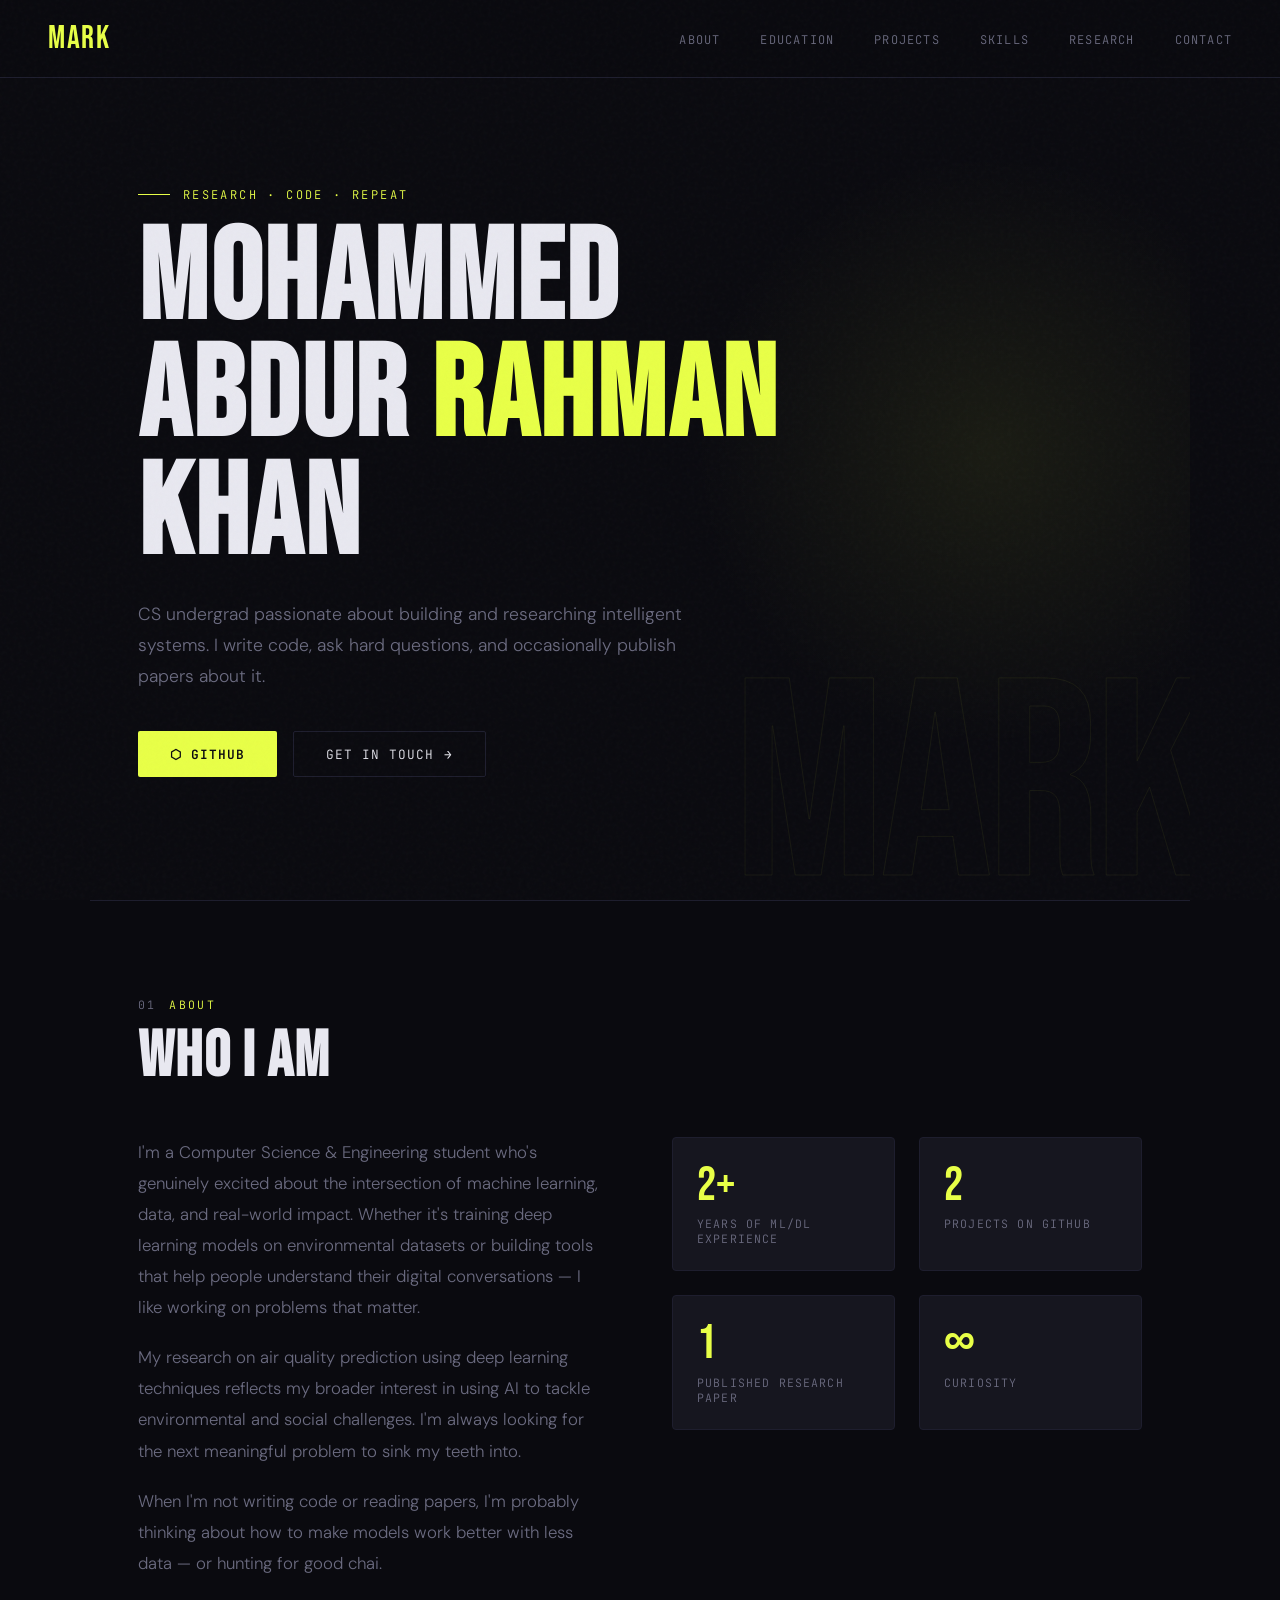
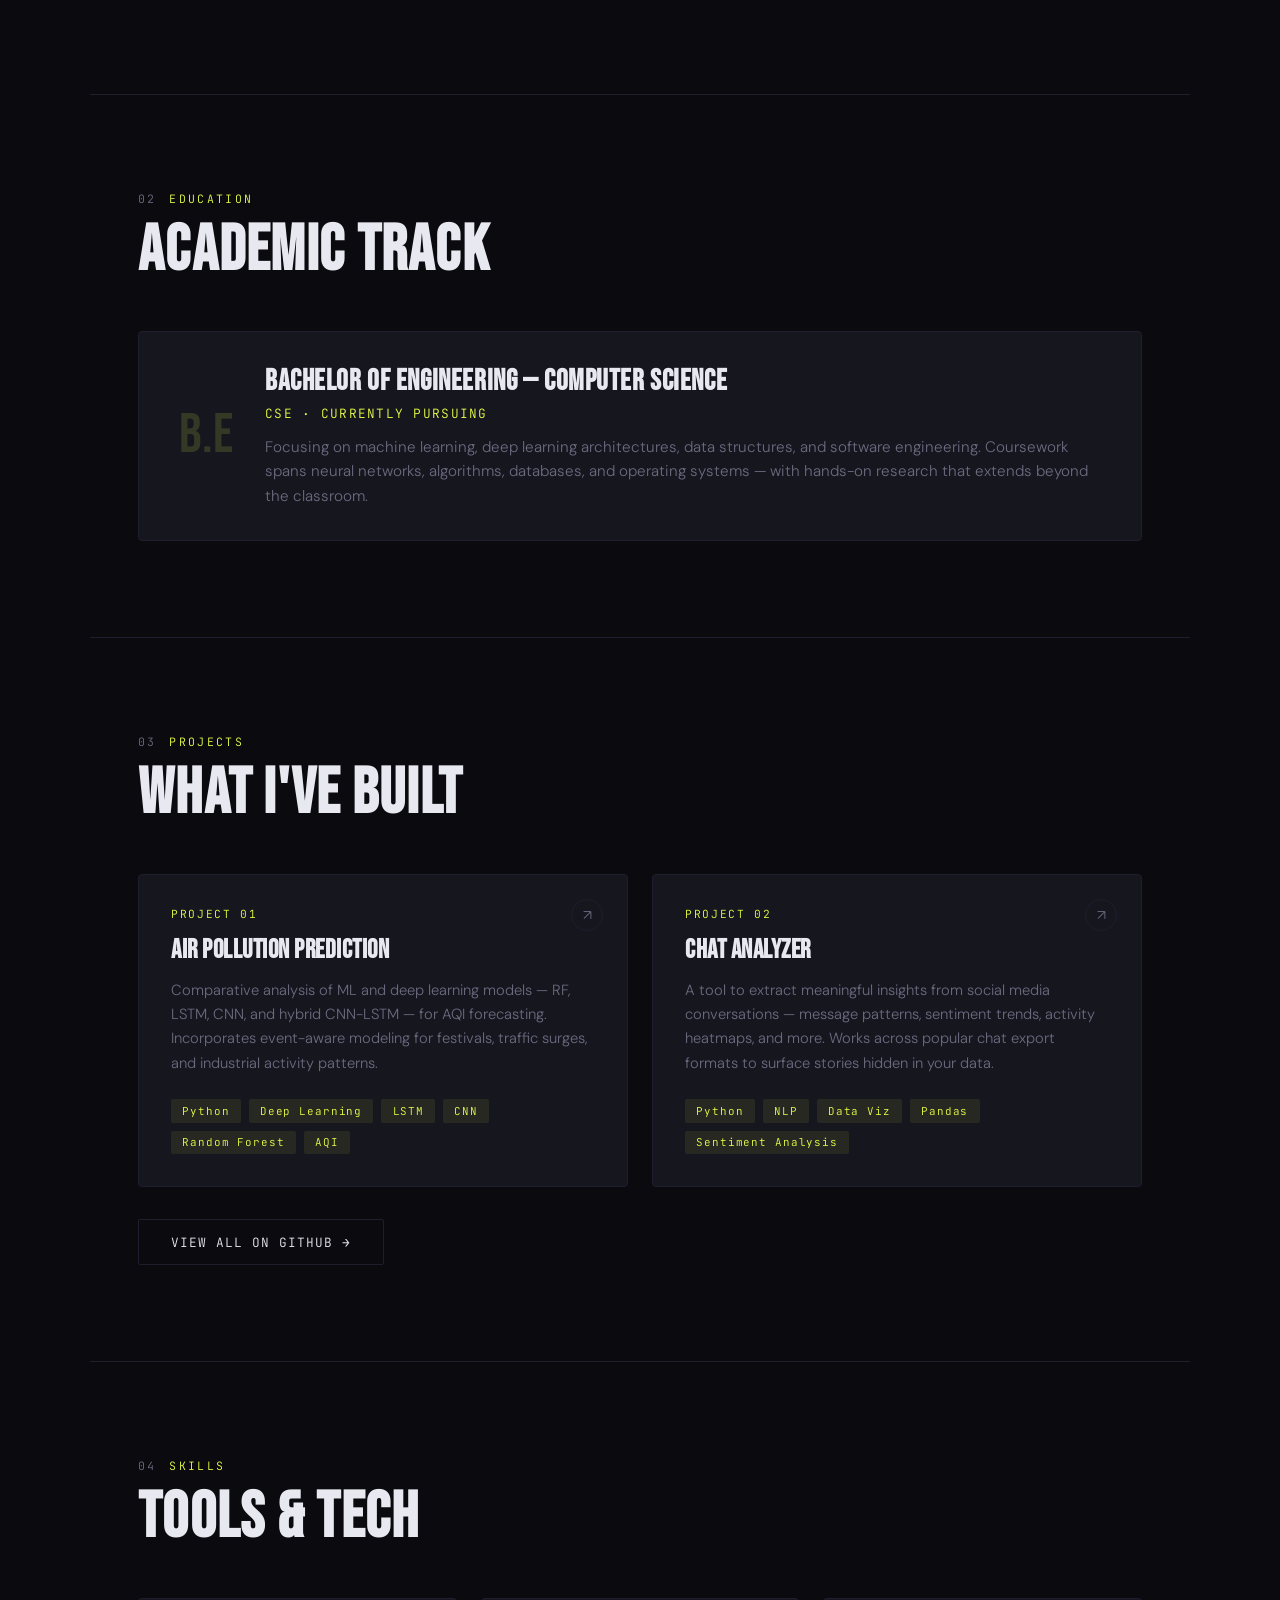
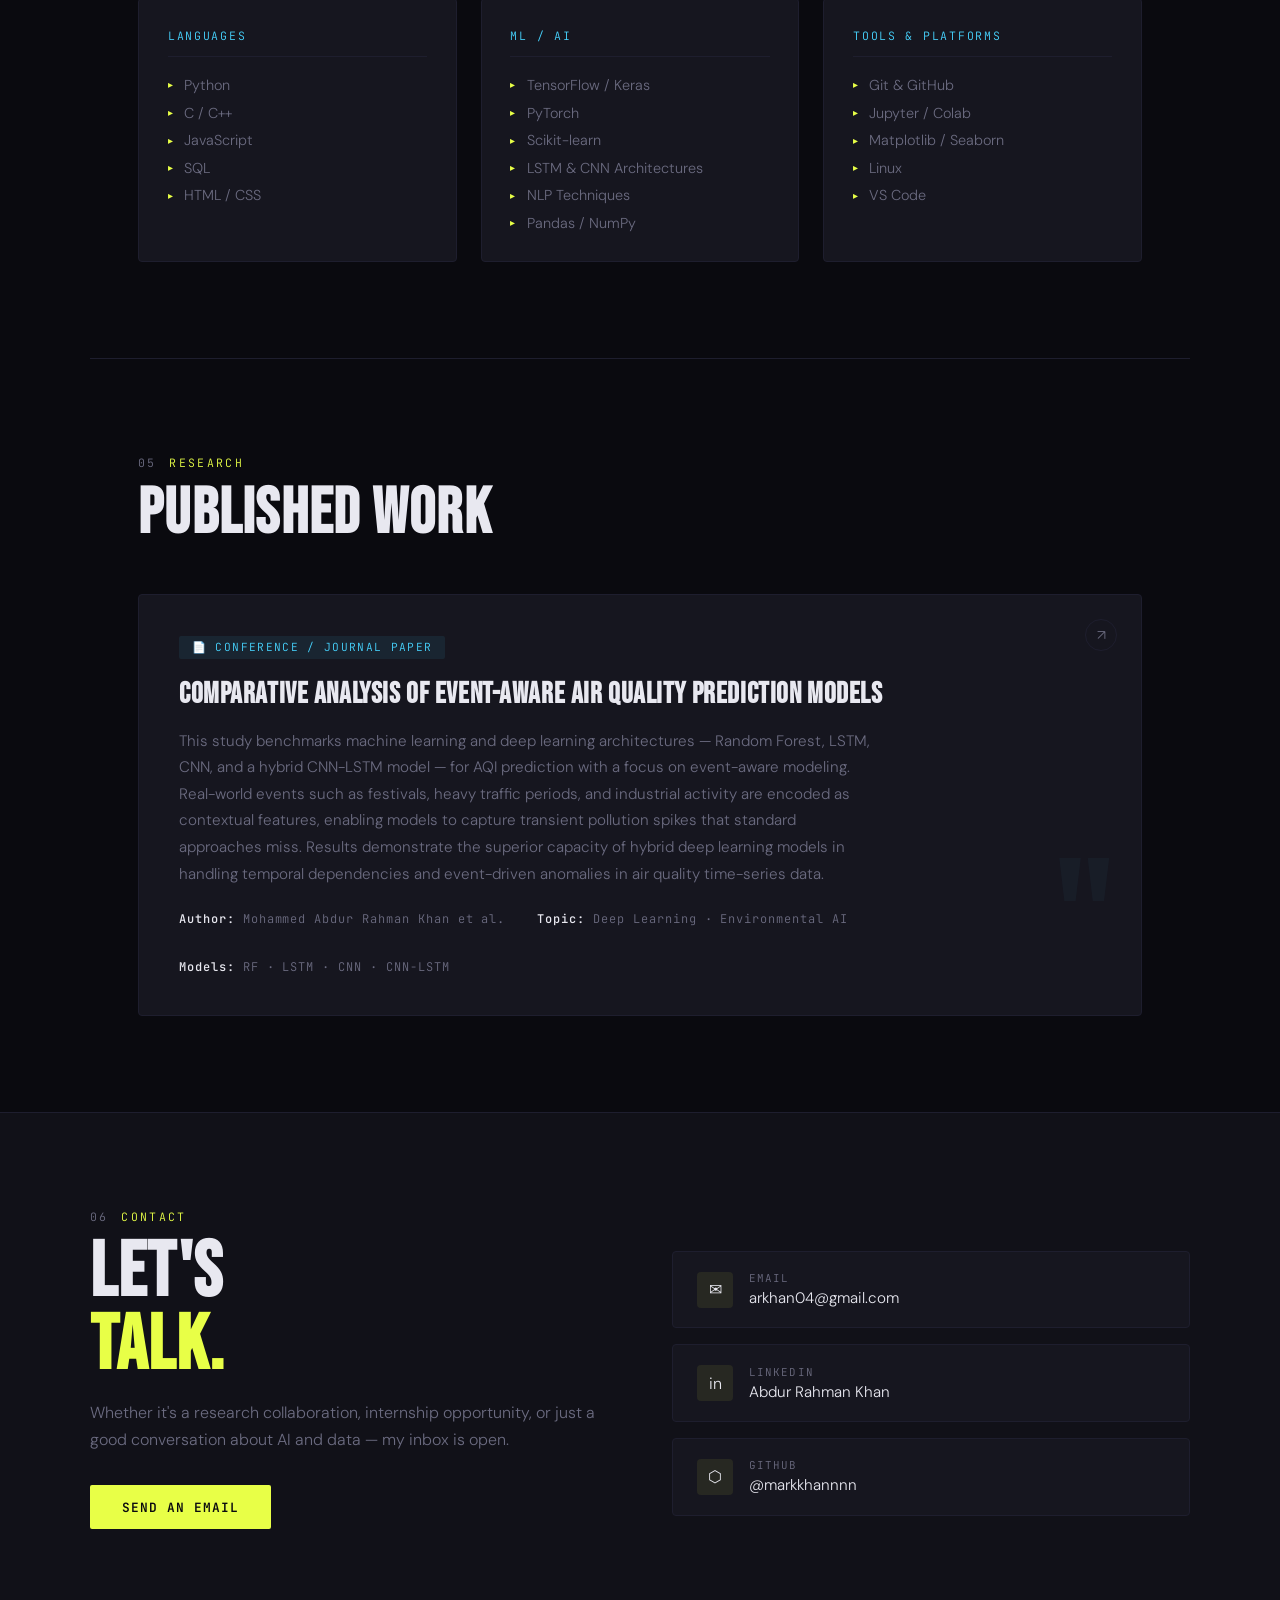
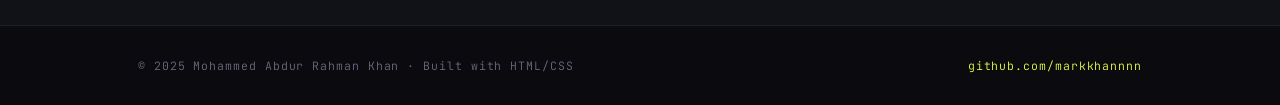
==== index.html @ c6dab5bd "Update index.html" ====
<!DOCTYPE html>
<html lang="en">
<head>
<meta charset="UTF-8" />
<meta name="viewport" content="width=device-width, initial-scale=1.0"/>
<title>MARK</title>
<link rel="icon" href="data:image/svg+xml,<svg xmlns='http://www.w3.org/2000/svg' viewBox='0 0 100 100'><rect width='100' height='100' rx='4' fill='%230a0a0f'/><rect width='100' height='5' fill='%23e8ff47'/><text y='82' x='50' font-family='Impact,sans-serif' font-size='72' fill='%23e8ff47' text-anchor='middle'>M</text></svg>">
<link rel="apple-touch-icon" href="data:image/svg+xml,<svg xmlns='http://www.w3.org/2000/svg' viewBox='0 0 100 100'><rect width='100' height='100' rx='4' fill='%230a0a0f'/><rect width='100' height='5' fill='%23e8ff47'/><text y='82' x='50' font-family='Impact,sans-serif' font-size='72' fill='%23e8ff47' text-anchor='middle'>M</text></svg>">
<link rel="preconnect" href="https://fonts.googleapis.com">
<link href="https://fonts.googleapis.com/css2?family=Bebas+Neue&family=DM+Sans:ital,wght@0,300;0,400;0,500;1,300&family=JetBrains+Mono:wght@400;600&display=swap" rel="stylesheet">
<style>
  *, *::before, *::after { box-sizing: border-box; margin: 0; padding: 0; }

  :root {
    --bg: #0a0a0f;
    --surface: #111118;
    --card: #16161f;
    --border: #1e1e2e;
    --accent: #e8ff47;
    --accent2: #47d4ff;
    --text: #e8e8f0;
    --muted: #6b6b80;
    --font-display: 'Bebas Neue', sans-serif;
    --font-body: 'DM Sans', sans-serif;
    --font-mono: 'JetBrains Mono', monospace;
  }

  html { scroll-behavior: smooth; }

  body {
    background: var(--bg);
    color: var(--text);
    font-family: var(--font-body);
    font-weight: 300;
    overflow-x: hidden;
  }

  
  body::before {
    content: '';
    position: fixed;
    inset: 0;
    background-image: url("data:image/svg+xml,%3Csvg viewBox='0 0 256 256' xmlns='http://www.w3.org/2000/svg'%3E%3Cfilter id='noise'%3E%3CfeTurbulence type='fractalNoise' baseFrequency='0.9' numOctaves='4' stitchTiles='stitch'/%3E%3C/filter%3E%3Crect width='100%25' height='100%25' filter='url(%23noise)' opacity='0.04'/%3E%3C/svg%3E");
    pointer-events: none;
    z-index: 999;
    opacity: 0.6;
  }

  /* ── NAV ── */
  nav {
    position: fixed;
    top: 0; left: 0; right: 0;
    z-index: 100;
    display: flex;
    justify-content: space-between;
    align-items: center;
    padding: 1.2rem 3rem;
    background: rgba(10,10,15,0.85);
    backdrop-filter: blur(12px);
    border-bottom: 1px solid var(--border);
  }

  .nav-logo {
    font-family: var(--font-display);
    font-size: 2rem;
    letter-spacing: 0.05em;
    color: var(--accent);
  }

  .nav-links {
    display: flex;
    gap: 2.5rem;
    list-style: none;
  }

  .nav-links a {
    font-family: var(--font-mono);
    font-size: 0.75rem;
    color: var(--muted);
    text-decoration: none;
    letter-spacing: 0.1em;
    text-transform: uppercase;
    transition: color 0.2s;
  }

  .nav-links a:hover { color: var(--accent); }

  /* ── HERO ── */
  #hero {
    min-height: 100vh;
    display: flex;
    align-items: center;
    padding: 8rem 3rem 4rem;
    position: relative;
    overflow: hidden;
  }

  .hero-bg-text {
    position: absolute;
    bottom: -2rem;
    right: -1rem;
    font-family: var(--font-display);
    font-size: clamp(8rem, 22vw, 22rem);
    color: transparent;
    -webkit-text-stroke: 1px rgba(232,255,71,0.06);
    line-height: 1;
    user-select: none;
    pointer-events: none;
    letter-spacing: -0.02em;
  }

  .hero-glow {
    position: absolute;
    width: 600px;
    height: 600px;
    border-radius: 50%;
    background: radial-gradient(circle, rgba(232,255,71,0.07) 0%, transparent 70%);
    top: 50%;
    right: -100px;
    transform: translateY(-50%);
    pointer-events: none;
  }

  .hero-content {
    max-width: 900px;
    animation: fadeUp 0.9s ease both;
  }

  .hero-tag {
    font-family: var(--font-mono);
    font-size: 0.75rem;
    color: var(--accent);
    letter-spacing: 0.2em;
    text-transform: uppercase;
    margin-bottom: 1.2rem;
    display: flex;
    align-items: center;
    gap: 0.8rem;
  }

  .hero-tag::before {
    content: '';
    display: inline-block;
    width: 32px;
    height: 1px;
    background: var(--accent);
  }

  h1.hero-name {
    font-family: var(--font-display);
    font-size: clamp(4rem, 10vw, 9rem);
    line-height: 0.92;
    letter-spacing: 0.02em;
    margin-bottom: 1.5rem;
  }

  h1.hero-name span {
    color: var(--accent);
  }

  .hero-bio {
    font-size: 1.1rem;
    line-height: 1.75;
    color: var(--muted);
    max-width: 560px;
    margin-bottom: 2.5rem;
    font-weight: 300;
  }

  .hero-ctas {
    display: flex;
    gap: 1rem;
    flex-wrap: wrap;
  }

  .btn {
    display: inline-flex;
    align-items: center;
    gap: 0.5rem;
    padding: 0.85rem 2rem;
    font-family: var(--font-mono);
    font-size: 0.8rem;
    letter-spacing: 0.08em;
    text-transform: uppercase;
    text-decoration: none;
    border-radius: 2px;
    transition: all 0.2s;
    cursor: pointer;
    border: none;
  }

  .btn-primary {
    background: var(--accent);
    color: #0a0a0f;
    font-weight: 600;
  }

  .btn-primary:hover {
    background: #fff;
    transform: translateY(-2px);
  }

  .btn-secondary {
    background: transparent;
    color: var(--text);
    border: 1px solid var(--border);
  }

  .btn-secondary:hover {
    border-color: var(--accent);
    color: var(--accent);
    transform: translateY(-2px);
  }

  /* ── SECTIONS ── */
  section {
    padding: 6rem 3rem;
    max-width: 1100px;
    margin: 0 auto;
  }

  .section-label {
    font-family: var(--font-mono);
    font-size: 0.72rem;
    color: var(--accent);
    letter-spacing: 0.2em;
    text-transform: uppercase;
    margin-bottom: 0.8rem;
    display: flex;
    align-items: center;
    gap: 0.8rem;
  }

  .section-label::before {
    content: attr(data-num);
    color: var(--muted);
  }

  h2.section-title {
    font-family: var(--font-display);
    font-size: clamp(2.5rem, 5vw, 4.5rem);
    line-height: 1;
    margin-bottom: 3rem;
    letter-spacing: 0.02em;
  }

  /* ── DIVIDER ── */
  .divider {
    width: 100%;
    height: 1px;
    background: var(--border);
    max-width: 1100px;
    margin: 0 auto;
  }

  /* ── ABOUT ── */
  .about-grid {
    display: grid;
    grid-template-columns: 1fr 1fr;
    gap: 4rem;
    align-items: start;
  }

  .about-text p {
    color: var(--muted);
    line-height: 1.85;
    font-size: 1.05rem;
    margin-bottom: 1.2rem;
  }

  .about-stats {
    display: grid;
    grid-template-columns: 1fr 1fr;
    gap: 1.5rem;
  }

  .stat-card {
    background: var(--card);
    border: 1px solid var(--border);
    border-radius: 4px;
    padding: 1.5rem;
    transition: border-color 0.2s;
  }

  .stat-card:hover { border-color: var(--accent); }

  .stat-number {
    font-family: var(--font-display);
    font-size: 3rem;
    color: var(--accent);
    line-height: 1;
    margin-bottom: 0.4rem;
  }

  .stat-label {
    font-family: var(--font-mono);
    font-size: 0.72rem;
    color: var(--muted);
    letter-spacing: 0.1em;
    text-transform: uppercase;
  }

  /* ── EDUCATION ── */
  .edu-card {
    background: var(--card);
    border: 1px solid var(--border);
    border-radius: 4px;
    padding: 2rem 2.5rem;
    display: grid;
    grid-template-columns: auto 1fr;
    gap: 2rem;
    align-items: center;
    transition: border-color 0.2s, transform 0.2s;
  }

  .edu-card:hover {
    border-color: var(--accent);
    transform: translateY(-3px);
  }

  .edu-year {
    font-family: var(--font-display);
    font-size: 3.5rem;
    color: rgba(232,255,71,0.15);
    line-height: 1;
    writing-mode: horizontal-tb;
    white-space: nowrap;
  }

  .edu-info h3 {
    font-family: var(--font-display);
    font-size: 1.8rem;
    letter-spacing: 0.02em;
    margin-bottom: 0.4rem;
  }

  .edu-info .institution {
    font-family: var(--font-mono);
    font-size: 0.8rem;
    color: var(--accent);
    letter-spacing: 0.1em;
    text-transform: uppercase;
    margin-bottom: 0.8rem;
  }

  .edu-info p {
    color: var(--muted);
    font-size: 0.95rem;
    line-height: 1.6;
  }

  /* ── PROJECTS ── */
  .projects-grid {
    display: grid;
    grid-template-columns: 1fr 1fr;
    gap: 1.5rem;
  }

  .project-card {
    background: var(--card);
    border: 1px solid var(--border);
    border-radius: 4px;
    padding: 2rem;
    position: relative;
    overflow: hidden;
    transition: border-color 0.25s, transform 0.25s;
    text-decoration: none;
    color: inherit;
    display: block;
  }

  .project-card::before {
    content: '';
    position: absolute;
    top: 0; left: 0; right: 0;
    height: 2px;
    background: var(--accent);
    transform: scaleX(0);
    transform-origin: left;
    transition: transform 0.3s;
  }

  .project-card:hover {
    border-color: var(--accent);
    transform: translateY(-4px);
  }

  .project-card:hover::before { transform: scaleX(1); }

  .project-num {
    font-family: var(--font-mono);
    font-size: 0.7rem;
    color: var(--accent);
    letter-spacing: 0.15em;
    margin-bottom: 1rem;
  }

  .project-card h3 {
    font-family: var(--font-display);
    font-size: 1.6rem;
    letter-spacing: 0.02em;
    margin-bottom: 0.8rem;
    line-height: 1.1;
  }

  .project-card p {
    color: var(--muted);
    font-size: 0.92rem;
    line-height: 1.65;
    margin-bottom: 1.5rem;
  }

  .project-tags {
    display: flex;
    flex-wrap: wrap;
    gap: 0.5rem;
  }

  .tag {
    font-family: var(--font-mono);
    font-size: 0.68rem;
    padding: 0.3rem 0.7rem;
    background: rgba(232,255,71,0.08);
    color: var(--accent);
    border-radius: 2px;
    letter-spacing: 0.08em;
  }

  .project-arrow {
    position: absolute;
    top: 1.5rem;
    right: 1.5rem;
    width: 32px;
    height: 32px;
    border: 1px solid var(--border);
    border-radius: 50%;
    display: flex;
    align-items: center;
    justify-content: center;
    font-size: 0.9rem;
    color: var(--muted);
    transition: all 0.2s;
  }

  .project-card:hover .project-arrow {
    background: var(--accent);
    color: #0a0a0f;
    border-color: var(--accent);
  }

  /* ── SKILLS ── */
  .skills-wrapper {
    display: grid;
    grid-template-columns: repeat(3, 1fr);
    gap: 1.5rem;
  }

  .skill-group {
    background: var(--card);
    border: 1px solid var(--border);
    border-radius: 4px;
    padding: 1.8rem;
    transition: border-color 0.2s;
  }

  .skill-group:hover { border-color: var(--accent2); }

  .skill-group-title {
    font-family: var(--font-mono);
    font-size: 0.72rem;
    color: var(--accent2);
    letter-spacing: 0.15em;
    text-transform: uppercase;
    margin-bottom: 1.2rem;
    padding-bottom: 0.8rem;
    border-bottom: 1px solid var(--border);
  }

  .skill-list {
    display: flex;
    flex-direction: column;
    gap: 0.6rem;
  }

  .skill-item {
    display: flex;
    align-items: center;
    gap: 0.7rem;
    font-size: 0.9rem;
    color: var(--muted);
    transition: color 0.2s;
  }

  .skill-item:hover { color: var(--text); }

  .skill-item::before {
    content: '▸';
    color: var(--accent);
    font-size: 0.65rem;
    flex-shrink: 0;
  }

  /* ── RESEARCH ── */
  .research-card {
    background: var(--card);
    border: 1px solid var(--border);
    border-radius: 4px;
    padding: 2.5rem;
    position: relative;
    overflow: hidden;
    transition: border-color 0.25s;
  }

  .research-card:hover { border-color: var(--accent2); }

  .research-card::after {
    content: '"';
    position: absolute;
    bottom: -1rem;
    right: 1.5rem;
    font-family: var(--font-display);
    font-size: 12rem;
    color: rgba(71,212,255,0.04);
    line-height: 1;
    pointer-events: none;
  }

  .research-badge {
    display: inline-flex;
    align-items: center;
    gap: 0.5rem;
    font-family: var(--font-mono);
    font-size: 0.7rem;
    color: var(--accent2);
    letter-spacing: 0.12em;
    text-transform: uppercase;
    background: rgba(71,212,255,0.08);
    padding: 0.3rem 0.8rem;
    border-radius: 2px;
    margin-bottom: 1.2rem;
  }

  .research-card h3 {
    font-family: var(--font-display);
    font-size: 1.8rem;
    letter-spacing: 0.02em;
    line-height: 1.15;
    margin-bottom: 1rem;
  }

  .research-card p {
    color: var(--muted);
    line-height: 1.75;
    font-size: 0.95rem;
    margin-bottom: 1.5rem;
    max-width: 700px;
  }

  .research-meta {
    display: flex;
    gap: 2rem;
    flex-wrap: wrap;
  }

  .research-meta span {
    font-family: var(--font-mono);
    font-size: 0.75rem;
    color: var(--muted);
    letter-spacing: 0.08em;
  }

  .research-meta span strong {
    color: var(--text);
    font-weight: 500;
  }

  /* ── CONTACT ── */
  #contact {
    background: var(--surface);
    border-top: 1px solid var(--border);
    border-bottom: 1px solid var(--border);
    max-width: 100%;
    padding: 6rem 3rem;
  }

  .contact-inner {
    max-width: 1100px;
    margin: 0 auto;
  }

  .contact-grid {
    display: grid;
    grid-template-columns: 1fr 1fr;
    gap: 4rem;
    align-items: center;
  }

  .contact-left h2 {
    font-family: var(--font-display);
    font-size: clamp(3rem, 6vw, 6rem);
    line-height: 0.95;
    margin-bottom: 1.5rem;
    letter-spacing: 0.02em;
  }

  .contact-left p {
    color: var(--muted);
    line-height: 1.7;
    font-size: 1rem;
    margin-bottom: 2rem;
  }

  .contact-links {
    display: flex;
    flex-direction: column;
    gap: 1rem;
  }

  .contact-link {
    display: flex;
    align-items: center;
    gap: 1rem;
    padding: 1.2rem 1.5rem;
    background: var(--card);
    border: 1px solid var(--border);
    border-radius: 4px;
    text-decoration: none;
    color: var(--text);
    transition: all 0.2s;
  }

  .contact-link:hover {
    border-color: var(--accent);
    color: var(--accent);
    transform: translateX(6px);
  }

  .contact-link-icon {
    width: 36px;
    height: 36px;
    background: rgba(232,255,71,0.08);
    border-radius: 4px;
    display: flex;
    align-items: center;
    justify-content: center;
    font-size: 1rem;
    flex-shrink: 0;
  }

  .contact-link-text {
    display: flex;
    flex-direction: column;
  }

  .contact-link-label {
    font-family: var(--font-mono);
    font-size: 0.68rem;
    color: var(--muted);
    letter-spacing: 0.1em;
    text-transform: uppercase;
    margin-bottom: 0.2rem;
  }

  .contact-link-value {
    font-size: 0.95rem;
  }

  /* ── FOOTER ── */
  footer {
    padding: 2rem 3rem;
    display: flex;
    justify-content: space-between;
    align-items: center;
    max-width: 1100px;
    margin: 0 auto;
  }

  footer p {
    font-family: var(--font-mono);
    font-size: 0.72rem;
    color: var(--muted);
    letter-spacing: 0.08em;
  }

  footer a {
    color: var(--accent);
    text-decoration: none;
  }

  /* ── ANIMATIONS ── */
  @keyframes fadeUp {
    from { opacity: 0; transform: translateY(30px); }
    to   { opacity: 1; transform: translateY(0); }
  }

  .reveal {
    opacity: 0;
    transform: translateY(24px);
    transition: opacity 0.7s ease, transform 0.7s ease;
  }

  .reveal.visible {
    opacity: 1;
    transform: translateY(0);
  }

  /* ── RESPONSIVE ── */
  @media (max-width: 768px) {
    nav { padding: 1rem 1.5rem; }
    .nav-links { display: none; }
    #hero { padding: 7rem 1.5rem 3rem; }
    section { padding: 4rem 1.5rem; }
    .about-grid, .projects-grid, .skills-wrapper, .contact-grid { grid-template-columns: 1fr; }
    .edu-card { grid-template-columns: 1fr; gap: 1rem; }
    .edu-year { font-size: 2rem; }
    #contact { padding: 4rem 1.5rem; }
    footer { flex-direction: column; gap: 0.5rem; text-align: center; }
  }
</style>
</head>
<body>

<!-- NAV -->
<nav>
  <div class="nav-logo">MARK</div>
  <ul class="nav-links">
    <li><a href="#about">About</a></li>
    <li><a href="#education">Education</a></li>
    <li><a href="#projects">Projects</a></li>
    <li><a href="#skills">Skills</a></li>
    <li><a href="#research">Research</a></li>
    <li><a href="#contact">Contact</a></li>
  </ul>
</nav>

<!-- HERO -->
<section id="hero">
  <div class="hero-glow"></div>
  <div class="hero-bg-text">MARK</div>
  <div class="hero-content">
    <div class="hero-tag">Research · Code · Repeat</div>
    <h1 class="hero-name">
      Mohammed<br>
      Abdur <span>Rahman</span><br>
      Khan
    </h1>
    <p class="hero-bio">
      CS undergrad passionate about building and researching intelligent systems. I write code, ask hard questions, and occasionally publish papers about it.
    </p>
    <div class="hero-ctas">
      <a href="https://github.com/markkhannnn" target="_blank" class="btn btn-primary">
        ⬡ GitHub
      </a>
      <a href="#contact" class="btn btn-secondary">Get in touch →</a>
    </div>
  </div>
</section>

<div class="divider"></div>

<!-- ABOUT -->
<section id="about">
  <div class="section-label" data-num="01">About</div>
  <h2 class="section-title">WHO I AM</h2>
  <div class="about-grid reveal">
    <div class="about-text">
      <p>I'm a Computer Science & Engineering student who's genuinely excited about the intersection of machine learning, data, and real-world impact. Whether it's training deep learning models on environmental datasets or building tools that help people understand their digital conversations — I like working on problems that matter.</p>
      <p>My research on air quality prediction using deep learning techniques reflects my broader interest in using AI to tackle environmental and social challenges. I'm always looking for the next meaningful problem to sink my teeth into.</p>
      <p>When I'm not writing code or reading papers, I'm probably thinking about how to make models work better with less data — or hunting for good chai.</p>
    </div>
    <div class="about-stats">
      <div class="stat-card">
        <div class="stat-number">2+</div>
        <div class="stat-label">Years of ML/DL Experience</div>
      </div>
      <div class="stat-card">
        <div class="stat-number">2</div>
        <div class="stat-label">Projects on GitHub</div>
      </div>
      <div class="stat-card">
        <div class="stat-number">1</div>
        <div class="stat-label">Published Research Paper</div>
      </div>
      <div class="stat-card">
        <div class="stat-number">∞</div>
        <div class="stat-label">Curiosity</div>
      </div>
    </div>
  </div>
</section>

<div class="divider"></div>

<!-- EDUCATION -->
<section id="education">
  <div class="section-label" data-num="02">Education</div>
  <h2 class="section-title">ACADEMIC TRACK</h2>
  <div class="edu-card reveal">
    <div class="edu-year">B.E</div>
    <div class="edu-info">
      <h3>Bachelor of Engineering — Computer Science</h3>
      <div class="institution">CSE · Currently Pursuing</div>
      <p>Focusing on machine learning, deep learning architectures, data structures, and software engineering. Coursework spans neural networks, algorithms, databases, and operating systems — with hands-on research that extends beyond the classroom.</p>
    </div>
  </div>
</section>

<div class="divider"></div>

<!-- PROJECTS -->
<section id="projects">
  <div class="section-label" data-num="03">Projects</div>
  <h2 class="section-title">WHAT I'VE BUILT</h2>
  <div class="projects-grid">

    <a href="https://github.com/markkhannnn/Air-Pollution-Predictor" target="_blank" class="project-card reveal">
      <div class="project-arrow">↗</div>
      <div class="project-num">PROJECT 01</div>
      <h3>Air Pollution Prediction</h3>
      <p>Comparative analysis of ML and deep learning models — RF, LSTM, CNN, and hybrid CNN-LSTM — for AQI forecasting. Incorporates event-aware modeling for festivals, traffic surges, and industrial activity patterns.</p>
      <div class="project-tags">
        <span class="tag">Python</span>
        <span class="tag">Deep Learning</span>
        <span class="tag">LSTM</span>
        <span class="tag">CNN</span>
        <span class="tag">Random Forest</span>
        <span class="tag">AQI</span>
      </div>
    </a>

    <a href="https://github.com/markkhannnn/ChatAnalyzer" target="_blank" class="project-card reveal">
      <div class="project-arrow">↗</div>
      <div class="project-num">PROJECT 02</div>
      <h3>Chat Analyzer</h3>
      <p>A tool to extract meaningful insights from social media conversations — message patterns, sentiment trends, activity heatmaps, and more. Works across popular chat export formats to surface stories hidden in your data.</p>
      <div class="project-tags">
        <span class="tag">Python</span>
        <span class="tag">NLP</span>
        <span class="tag">Data Viz</span>
        <span class="tag">Pandas</span>
        <span class="tag">Sentiment Analysis</span>
      </div>
    </a>

  </div>
  <div style="margin-top:2rem;">
    <a href="https://github.com/markkhannnn" target="_blank" class="btn btn-secondary">View all on GitHub →</a>
  </div>
</section>

<div class="divider"></div>

<!-- SKILLS -->
<section id="skills">
  <div class="section-label" data-num="04">Skills</div>
  <h2 class="section-title">TOOLS & TECH</h2>
  <div class="skills-wrapper">

    <div class="skill-group reveal">
      <div class="skill-group-title">Languages</div>
      <div class="skill-list">
        <div class="skill-item">Python</div>
        <div class="skill-item">C / C++</div>
        <div class="skill-item">JavaScript</div>
        <div class="skill-item">SQL</div>
        <div class="skill-item">HTML / CSS</div>
      </div>
    </div>

    <div class="skill-group reveal">
      <div class="skill-group-title">ML / AI</div>
      <div class="skill-list">
        <div class="skill-item">TensorFlow / Keras</div>
        <div class="skill-item">PyTorch</div>
        <div class="skill-item">Scikit-learn</div>
        <div class="skill-item">LSTM & CNN Architectures</div>
        <div class="skill-item">NLP Techniques</div>
        <div class="skill-item">Pandas / NumPy</div>
      </div>
    </div>

    <div class="skill-group reveal">
      <div class="skill-group-title">Tools & Platforms</div>
      <div class="skill-list">
        <div class="skill-item">Git & GitHub</div>
        <div class="skill-item">Jupyter / Colab</div>
        <div class="skill-item">Matplotlib / Seaborn</div>
        <div class="skill-item">Linux</div>
        <div class="skill-item">VS Code</div>
      </div>
    </div>

  </div>
</section>

<div class="divider"></div>

<!-- RESEARCH -->
<section id="research">
  <div class="section-label" data-num="05">Research</div>
  <h2 class="section-title">PUBLISHED WORK</h2>
  <a href="https://archive.org/details/mark-khan-research-paper" target="_blank" class="research-card reveal" style="display:block; text-decoration:none; color:inherit; cursor:pointer;">
    <div class="project-arrow">↗</div>
    <div class="research-badge">📄 Conference / Journal Paper</div>
    <h3>Comparative Analysis of Event-Aware Air Quality Prediction Models</h3>
    <p>
      This study benchmarks machine learning and deep learning architectures — Random Forest, LSTM, CNN, and a hybrid CNN-LSTM model — for AQI prediction with a focus on event-aware modeling. Real-world events such as festivals, heavy traffic periods, and industrial activity are encoded as contextual features, enabling models to capture transient pollution spikes that standard approaches miss. Results demonstrate the superior capacity of hybrid deep learning models in handling temporal dependencies and event-driven anomalies in air quality time-series data.
    </p>
    <div class="research-meta">
      <span><strong>Author:</strong> Mohammed Abdur Rahman Khan et al.</span>
      <span><strong>Topic:</strong> Deep Learning · Environmental AI</span>
      <span><strong>Models:</strong> RF · LSTM · CNN · CNN-LSTM</span>
    </div>
  </a>
</section>

<!-- CONTACT -->
<div id="contact">
  <div class="contact-inner">
    <div class="section-label" data-num="06">Contact</div>
    <div class="contact-grid">
      <div class="contact-left reveal">
        <h2 class="section-title" style="margin-bottom:1rem;">LET'S<br><span style="color:var(--accent)">TALK.</span></h2>
        <p>Whether it's a research collaboration, internship opportunity, or just a good conversation about AI and data — my inbox is open.</p>
        <a href="mailto:arkhan04@gmail.com" class="btn btn-primary">Send an Email</a>
      </div>
      <div class="contact-links reveal">
        <a href="mailto:arkhan04@gmail.com" class="contact-link">
          <div class="contact-link-icon">✉</div>
          <div class="contact-link-text">
            <span class="contact-link-label">Email</span>
            <span class="contact-link-value">arkhan04@gmail.com</span>
          </div>
        </a>
        <a href="https://www.linkedin.com/in/abdur-rahman-khan-516590223/" target="_blank" class="contact-link">
          <div class="contact-link-icon">in</div>
          <div class="contact-link-text">
            <span class="contact-link-label">LinkedIn</span>
            <span class="contact-link-value">Abdur Rahman Khan</span>
          </div>
        </a>
        <a href="https://github.com/markkhannnn" target="_blank" class="contact-link">
          <div class="contact-link-icon">⬡</div>
          <div class="contact-link-text">
            <span class="contact-link-label">GitHub</span>
            <span class="contact-link-value">@markkhannnn</span>
          </div>
        </a>
      </div>
    </div>
  </div>
</div>

<!-- FOOTER -->
<footer>
  <p>© 2025 Mohammed Abdur Rahman Khan · Built with HTML/CSS</p>
  <p><a href="https://github.com/markkhannnn" target="_blank">github.com/markkhannnn</a></p>
</footer>

<script>
  // Scroll reveal
  const reveals = document.querySelectorAll('.reveal');
  const observer = new IntersectionObserver((entries) => {
    entries.forEach((entry, i) => {
      if (entry.isIntersecting) {
        setTimeout(() => entry.target.classList.add('visible'), i * 80);
        observer.unobserve(entry.target);
      }
    });
  }, { threshold: 0.1 });
  reveals.forEach(el => observer.observe(el));
</script>

</body>
</html>
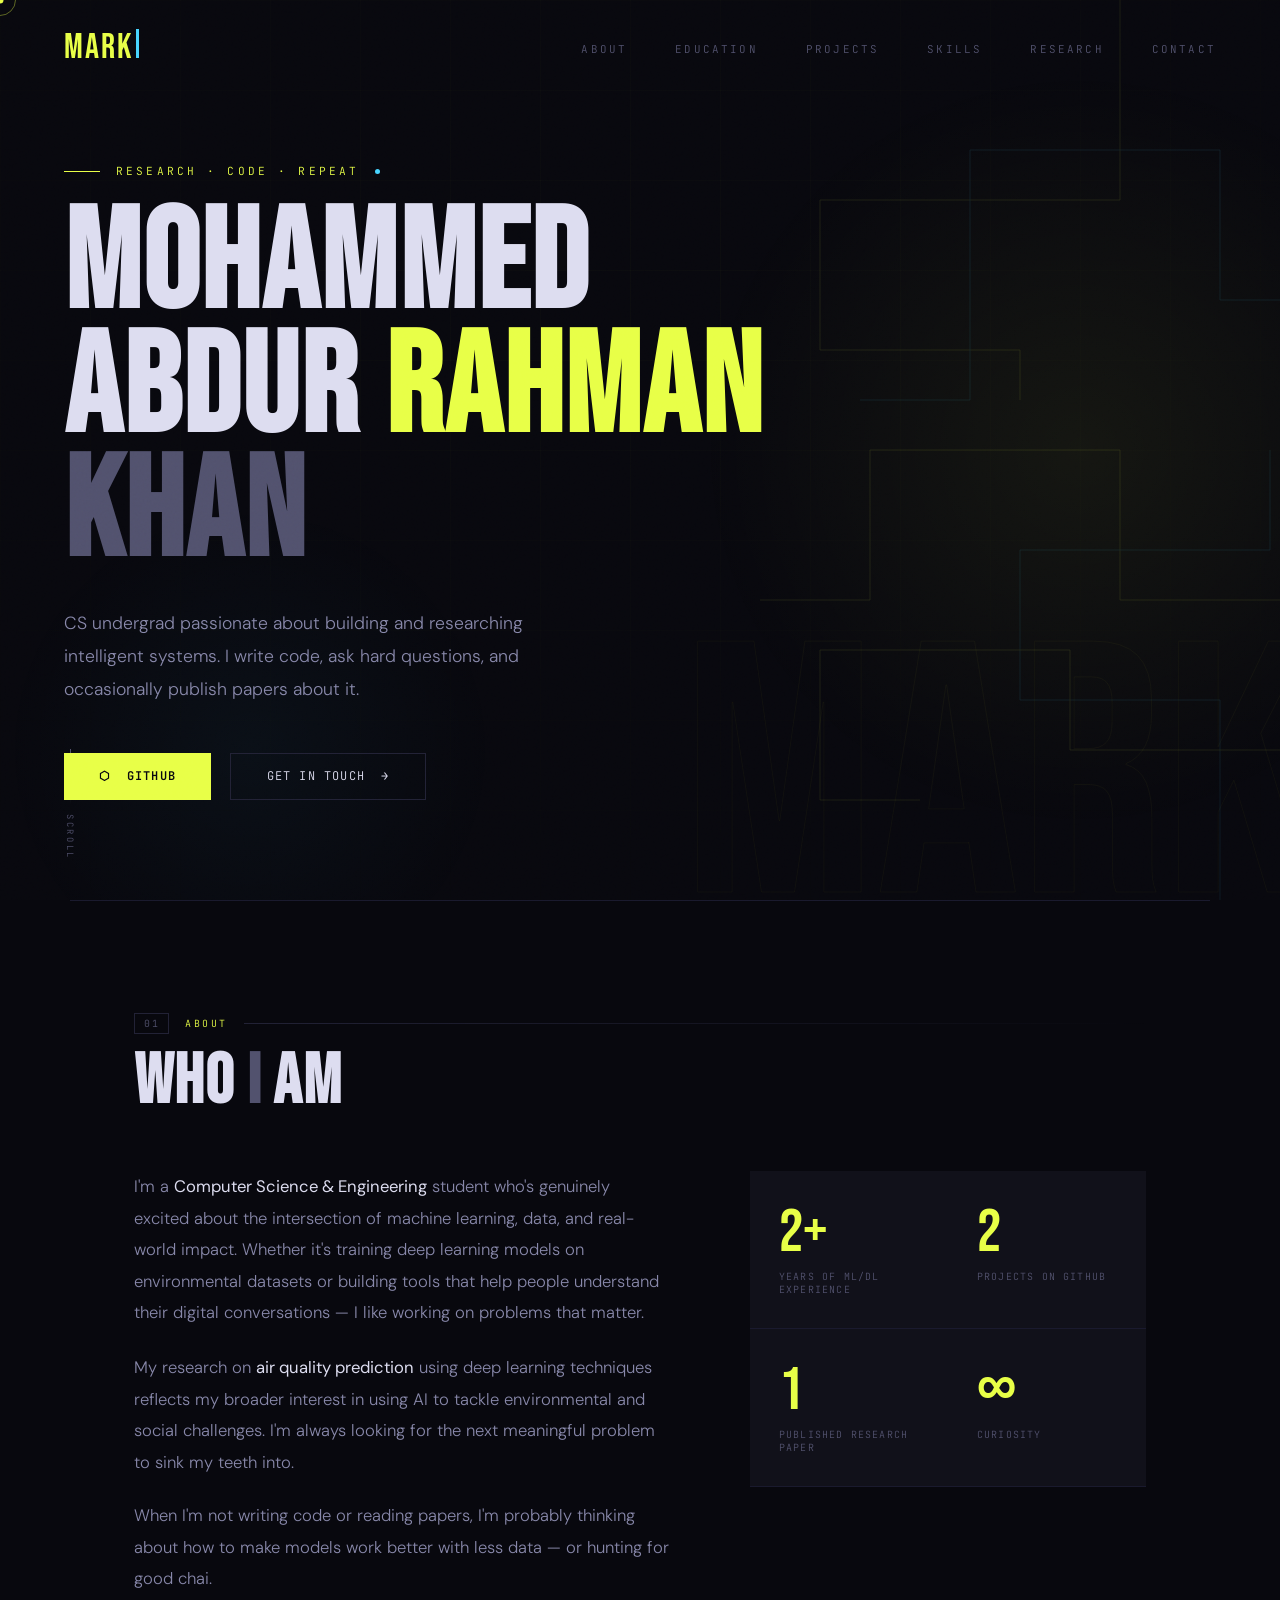
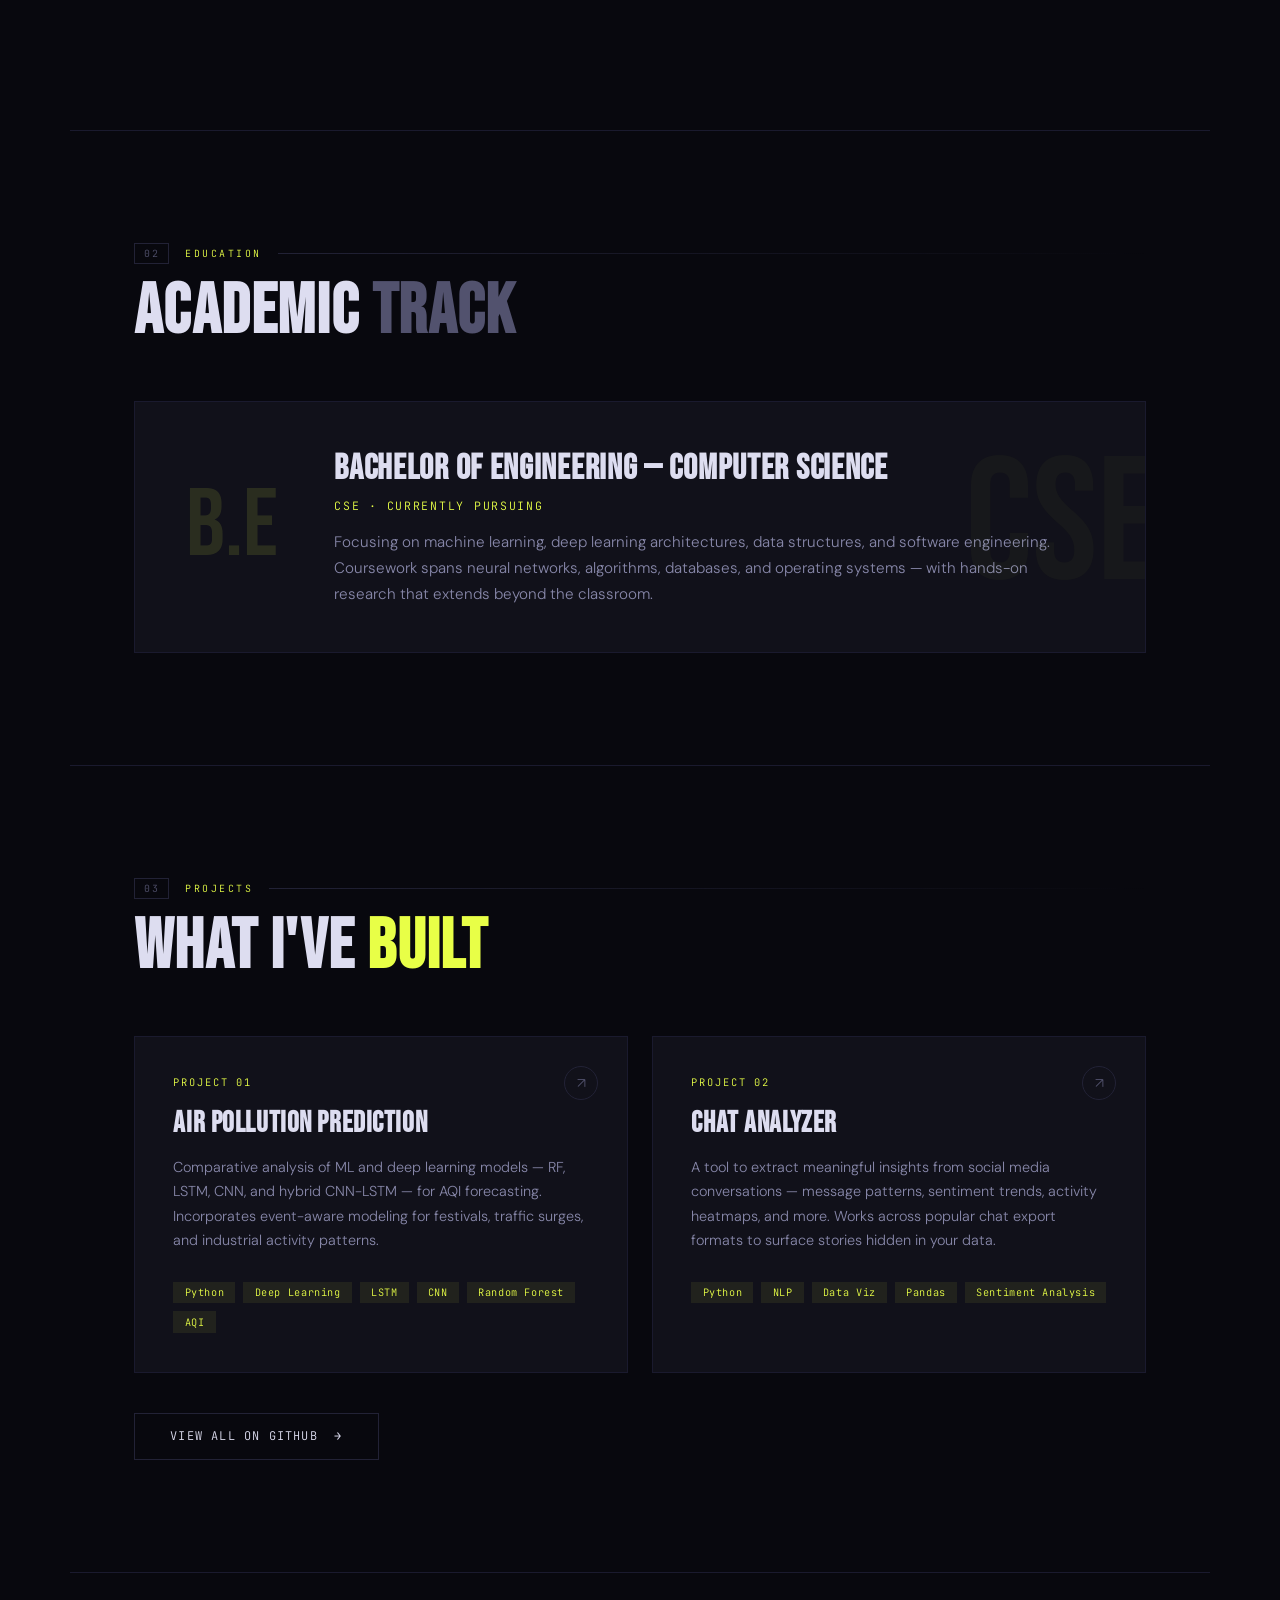
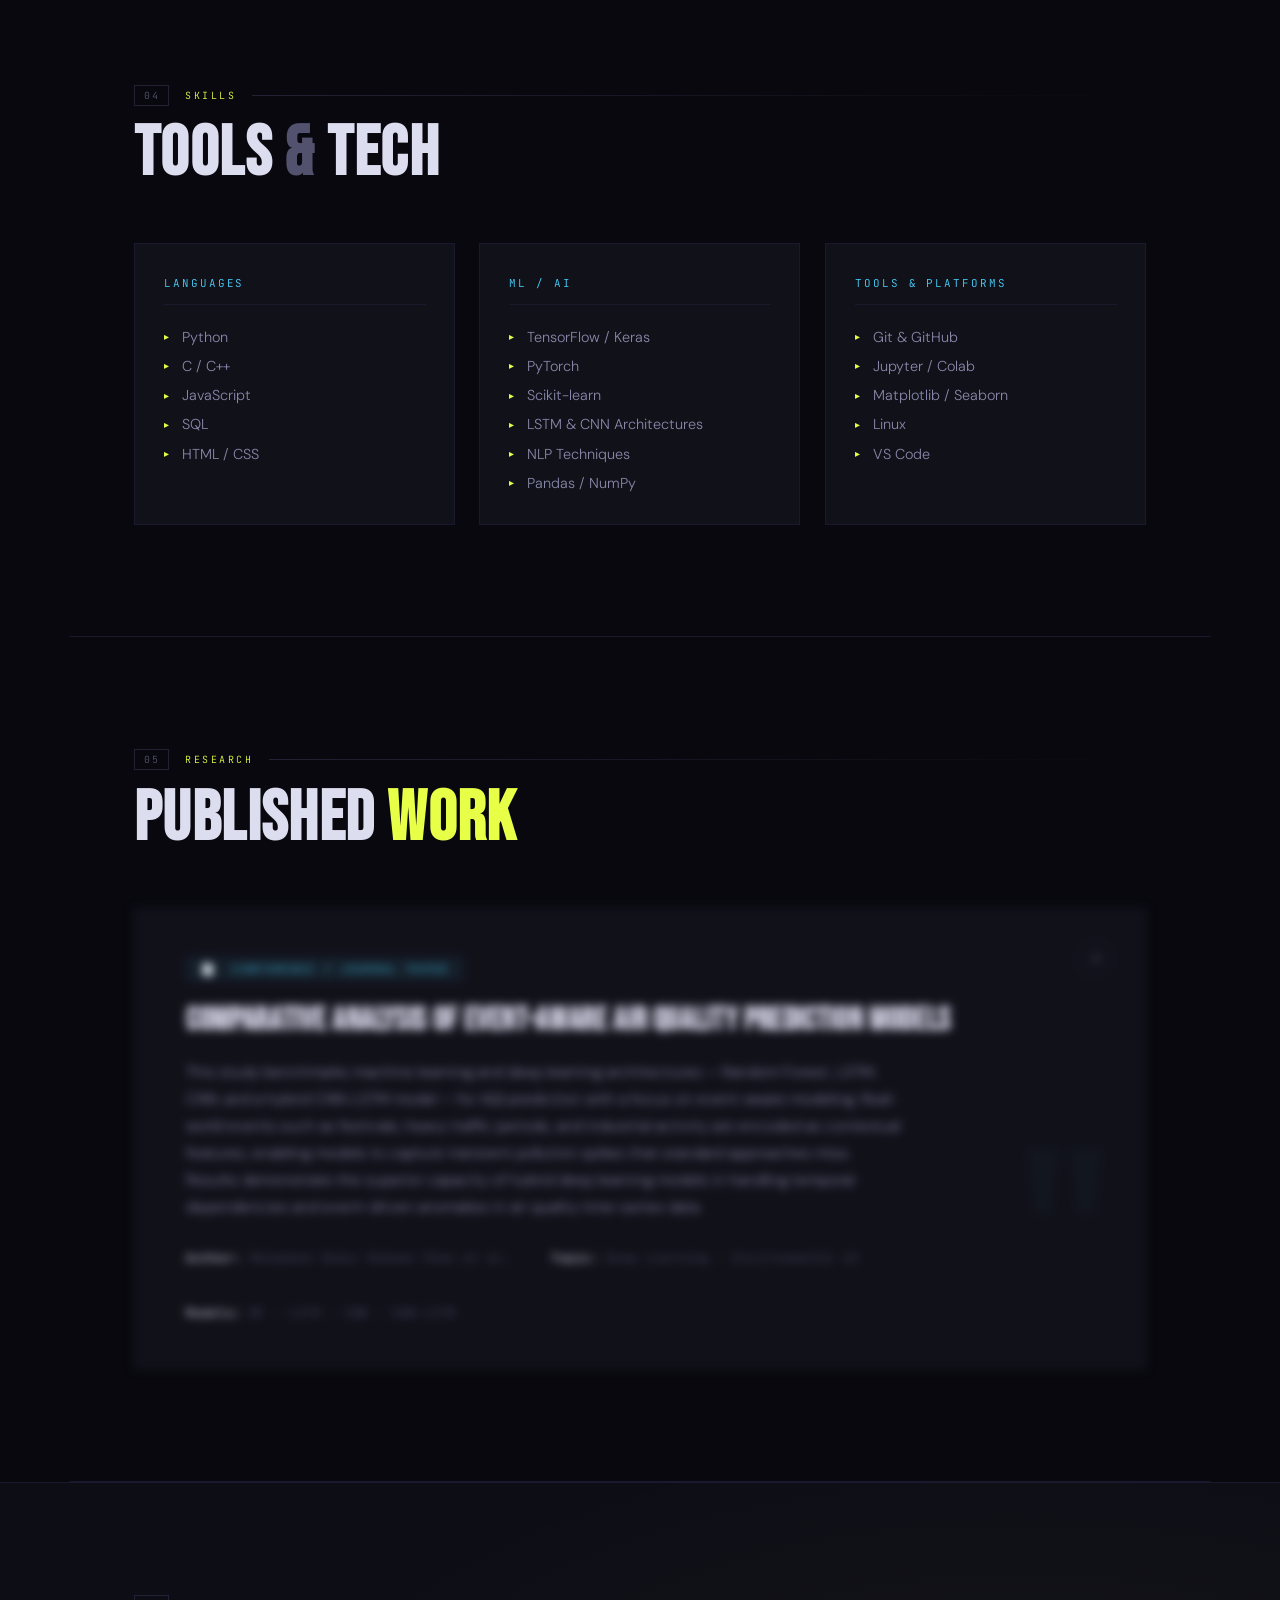
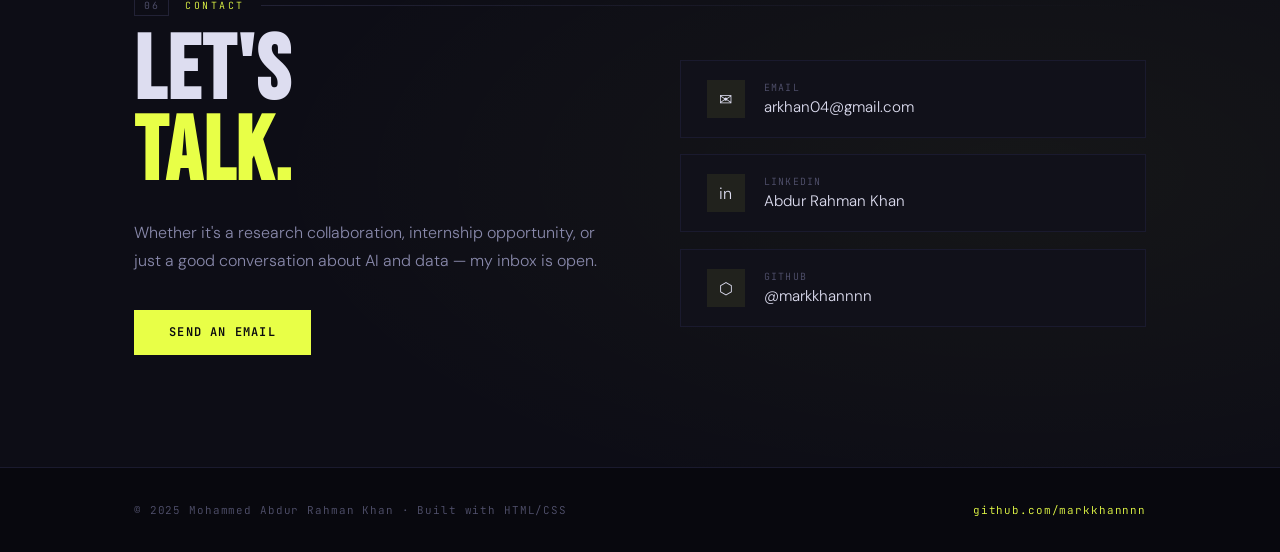
==== commit e4342c41: "Update index.html" ====
--- a/index.html
+++ b/index.html
@@ -1,974 +1,978 @@
 <!DOCTYPE html>
 <html lang="en">
 <head>
-<meta charset="UTF-8" />
+<meta charset="UTF-8"/>
 <meta name="viewport" content="width=device-width, initial-scale=1.0"/>
-<title>MARK</title>
+<title>MARK — Mohammed Abdur Rahman Khan</title>
 <link rel="icon" href="data:image/svg+xml,<svg xmlns='http://www.w3.org/2000/svg' viewBox='0 0 100 100'><rect width='100' height='100' rx='4' fill='%230a0a0f'/><rect width='100' height='5' fill='%23e8ff47'/><text y='82' x='50' font-family='Impact,sans-serif' font-size='72' fill='%23e8ff47' text-anchor='middle'>M</text></svg>">
-<link rel="apple-touch-icon" href="data:image/svg+xml,<svg xmlns='http://www.w3.org/2000/svg' viewBox='0 0 100 100'><rect width='100' height='100' rx='4' fill='%230a0a0f'/><rect width='100' height='5' fill='%23e8ff47'/><text y='82' x='50' font-family='Impact,sans-serif' font-size='72' fill='%23e8ff47' text-anchor='middle'>M</text></svg>">
 <link rel="preconnect" href="https://fonts.googleapis.com">
-<link href="https://fonts.googleapis.com/css2?family=Bebas+Neue&family=DM+Sans:ital,wght@0,300;0,400;0,500;1,300&family=JetBrains+Mono:wght@400;600&display=swap" rel="stylesheet">
+<link href="https://fonts.googleapis.com/css2?family=Bebas+Neue&family=DM+Sans:ital,wght@0,300;0,400;0,500;1,300&family=JetBrains+Mono:wght@300;400;600&display=swap" rel="stylesheet">
 <style>
-  *, *::before, *::after { box-sizing: border-box; margin: 0; padding: 0; }
-
-  :root {
-    --bg: #0a0a0f;
-    --surface: #111118;
-    --card: #16161f;
-    --border: #1e1e2e;
-    --accent: #e8ff47;
-    --accent2: #47d4ff;
-    --text: #e8e8f0;
-    --muted: #6b6b80;
-    --font-display: 'Bebas Neue', sans-serif;
-    --font-body: 'DM Sans', sans-serif;
-    --font-mono: 'JetBrains Mono', monospace;
-  }
-
-  html { scroll-behavior: smooth; }
-
-  body {
-    background: var(--bg);
-    color: var(--text);
-    font-family: var(--font-body);
-    font-weight: 300;
-    overflow-x: hidden;
-  }
-
-  
-  body::before {
-    content: '';
-    position: fixed;
-    inset: 0;
-    background-image: url("data:image/svg+xml,%3Csvg viewBox='0 0 256 256' xmlns='http://www.w3.org/2000/svg'%3E%3Cfilter id='noise'%3E%3CfeTurbulence type='fractalNoise' baseFrequency='0.9' numOctaves='4' stitchTiles='stitch'/%3E%3C/filter%3E%3Crect width='100%25' height='100%25' filter='url(%23noise)' opacity='0.04'/%3E%3C/svg%3E");
-    pointer-events: none;
-    z-index: 999;
-    opacity: 0.6;
-  }
-
-  /* ── NAV ── */
-  nav {
-    position: fixed;
-    top: 0; left: 0; right: 0;
-    z-index: 100;
-    display: flex;
-    justify-content: space-between;
-    align-items: center;
-    padding: 1.2rem 3rem;
-    background: rgba(10,10,15,0.85);
-    backdrop-filter: blur(12px);
-    border-bottom: 1px solid var(--border);
-  }
-
-  .nav-logo {
-    font-family: var(--font-display);
-    font-size: 2rem;
-    letter-spacing: 0.05em;
-    color: var(--accent);
-  }
-
-  .nav-links {
-    display: flex;
-    gap: 2.5rem;
-    list-style: none;
-  }
-
-  .nav-links a {
-    font-family: var(--font-mono);
-    font-size: 0.75rem;
-    color: var(--muted);
-    text-decoration: none;
-    letter-spacing: 0.1em;
-    text-transform: uppercase;
-    transition: color 0.2s;
-  }
-
-  .nav-links a:hover { color: var(--accent); }
-
-  /* ── HERO ── */
-  #hero {
-    min-height: 100vh;
-    display: flex;
-    align-items: center;
-    padding: 8rem 3rem 4rem;
-    position: relative;
-    overflow: hidden;
-  }
-
-  .hero-bg-text {
-    position: absolute;
-    bottom: -2rem;
-    right: -1rem;
-    font-family: var(--font-display);
-    font-size: clamp(8rem, 22vw, 22rem);
-    color: transparent;
-    -webkit-text-stroke: 1px rgba(232,255,71,0.06);
-    line-height: 1;
-    user-select: none;
-    pointer-events: none;
-    letter-spacing: -0.02em;
-  }
-
-  .hero-glow {
-    position: absolute;
-    width: 600px;
-    height: 600px;
-    border-radius: 50%;
-    background: radial-gradient(circle, rgba(232,255,71,0.07) 0%, transparent 70%);
-    top: 50%;
-    right: -100px;
-    transform: translateY(-50%);
-    pointer-events: none;
-  }
-
-  .hero-content {
-    max-width: 900px;
-    animation: fadeUp 0.9s ease both;
-  }
-
-  .hero-tag {
-    font-family: var(--font-mono);
-    font-size: 0.75rem;
-    color: var(--accent);
-    letter-spacing: 0.2em;
-    text-transform: uppercase;
-    margin-bottom: 1.2rem;
-    display: flex;
-    align-items: center;
-    gap: 0.8rem;
-  }
-
-  .hero-tag::before {
-    content: '';
-    display: inline-block;
-    width: 32px;
-    height: 1px;
-    background: var(--accent);
-  }
-
-  h1.hero-name {
-    font-family: var(--font-display);
-    font-size: clamp(4rem, 10vw, 9rem);
-    line-height: 0.92;
-    letter-spacing: 0.02em;
-    margin-bottom: 1.5rem;
-  }
-
-  h1.hero-name span {
-    color: var(--accent);
-  }
-
-  .hero-bio {
-    font-size: 1.1rem;
-    line-height: 1.75;
-    color: var(--muted);
-    max-width: 560px;
-    margin-bottom: 2.5rem;
-    font-weight: 300;
-  }
-
-  .hero-ctas {
-    display: flex;
-    gap: 1rem;
-    flex-wrap: wrap;
-  }
-
-  .btn {
-    display: inline-flex;
-    align-items: center;
-    gap: 0.5rem;
-    padding: 0.85rem 2rem;
-    font-family: var(--font-mono);
-    font-size: 0.8rem;
-    letter-spacing: 0.08em;
-    text-transform: uppercase;
-    text-decoration: none;
-    border-radius: 2px;
-    transition: all 0.2s;
-    cursor: pointer;
-    border: none;
-  }
-
-  .btn-primary {
-    background: var(--accent);
-    color: #0a0a0f;
-    font-weight: 600;
-  }
-
-  .btn-primary:hover {
-    background: #fff;
-    transform: translateY(-2px);
-  }
-
-  .btn-secondary {
-    background: transparent;
-    color: var(--text);
-    border: 1px solid var(--border);
-  }
-
-  .btn-secondary:hover {
-    border-color: var(--accent);
-    color: var(--accent);
-    transform: translateY(-2px);
-  }
-
-  /* ── SECTIONS ── */
-  section {
-    padding: 6rem 3rem;
-    max-width: 1100px;
-    margin: 0 auto;
-  }
-
-  .section-label {
-    font-family: var(--font-mono);
-    font-size: 0.72rem;
-    color: var(--accent);
-    letter-spacing: 0.2em;
-    text-transform: uppercase;
-    margin-bottom: 0.8rem;
-    display: flex;
-    align-items: center;
-    gap: 0.8rem;
-  }
-
-  .section-label::before {
-    content: attr(data-num);
-    color: var(--muted);
-  }
-
-  h2.section-title {
-    font-family: var(--font-display);
-    font-size: clamp(2.5rem, 5vw, 4.5rem);
-    line-height: 1;
-    margin-bottom: 3rem;
-    letter-spacing: 0.02em;
-  }
-
-  /* ── DIVIDER ── */
-  .divider {
-    width: 100%;
-    height: 1px;
-    background: var(--border);
-    max-width: 1100px;
-    margin: 0 auto;
-  }
-
-  /* ── ABOUT ── */
-  .about-grid {
-    display: grid;
-    grid-template-columns: 1fr 1fr;
-    gap: 4rem;
-    align-items: start;
-  }
-
-  .about-text p {
-    color: var(--muted);
-    line-height: 1.85;
-    font-size: 1.05rem;
-    margin-bottom: 1.2rem;
-  }
-
-  .about-stats {
-    display: grid;
-    grid-template-columns: 1fr 1fr;
-    gap: 1.5rem;
-  }
-
-  .stat-card {
-    background: var(--card);
-    border: 1px solid var(--border);
-    border-radius: 4px;
-    padding: 1.5rem;
-    transition: border-color 0.2s;
-  }
-
-  .stat-card:hover { border-color: var(--accent); }
-
-  .stat-number {
-    font-family: var(--font-display);
-    font-size: 3rem;
-    color: var(--accent);
-    line-height: 1;
-    margin-bottom: 0.4rem;
-  }
-
-  .stat-label {
-    font-family: var(--font-mono);
-    font-size: 0.72rem;
-    color: var(--muted);
-    letter-spacing: 0.1em;
-    text-transform: uppercase;
-  }
-
-  /* ── EDUCATION ── */
-  .edu-card {
-    background: var(--card);
-    border: 1px solid var(--border);
-    border-radius: 4px;
-    padding: 2rem 2.5rem;
-    display: grid;
-    grid-template-columns: auto 1fr;
-    gap: 2rem;
-    align-items: center;
-    transition: border-color 0.2s, transform 0.2s;
-  }
-
-  .edu-card:hover {
-    border-color: var(--accent);
-    transform: translateY(-3px);
-  }
-
-  .edu-year {
-    font-family: var(--font-display);
-    font-size: 3.5rem;
-    color: rgba(232,255,71,0.15);
-    line-height: 1;
-    writing-mode: horizontal-tb;
-    white-space: nowrap;
-  }
-
-  .edu-info h3 {
-    font-family: var(--font-display);
-    font-size: 1.8rem;
-    letter-spacing: 0.02em;
-    margin-bottom: 0.4rem;
-  }
-
-  .edu-info .institution {
-    font-family: var(--font-mono);
-    font-size: 0.8rem;
-    color: var(--accent);
-    letter-spacing: 0.1em;
-    text-transform: uppercase;
-    margin-bottom: 0.8rem;
-  }
-
-  .edu-info p {
-    color: var(--muted);
-    font-size: 0.95rem;
-    line-height: 1.6;
-  }
-
-  /* ── PROJECTS ── */
-  .projects-grid {
-    display: grid;
-    grid-template-columns: 1fr 1fr;
-    gap: 1.5rem;
-  }
-
-  .project-card {
-    background: var(--card);
-    border: 1px solid var(--border);
-    border-radius: 4px;
-    padding: 2rem;
-    position: relative;
-    overflow: hidden;
-    transition: border-color 0.25s, transform 0.25s;
-    text-decoration: none;
-    color: inherit;
-    display: block;
-  }
-
-  .project-card::before {
-    content: '';
-    position: absolute;
-    top: 0; left: 0; right: 0;
-    height: 2px;
-    background: var(--accent);
-    transform: scaleX(0);
-    transform-origin: left;
-    transition: transform 0.3s;
-  }
-
-  .project-card:hover {
-    border-color: var(--accent);
-    transform: translateY(-4px);
-  }
-
-  .project-card:hover::before { transform: scaleX(1); }
-
-  .project-num {
-    font-family: var(--font-mono);
-    font-size: 0.7rem;
-    color: var(--accent);
-    letter-spacing: 0.15em;
-    margin-bottom: 1rem;
-  }
-
-  .project-card h3 {
-    font-family: var(--font-display);
-    font-size: 1.6rem;
-    letter-spacing: 0.02em;
-    margin-bottom: 0.8rem;
-    line-height: 1.1;
-  }
-
-  .project-card p {
-    color: var(--muted);
-    font-size: 0.92rem;
-    line-height: 1.65;
-    margin-bottom: 1.5rem;
-  }
-
-  .project-tags {
-    display: flex;
-    flex-wrap: wrap;
-    gap: 0.5rem;
-  }
-
-  .tag {
-    font-family: var(--font-mono);
-    font-size: 0.68rem;
-    padding: 0.3rem 0.7rem;
-    background: rgba(232,255,71,0.08);
-    color: var(--accent);
-    border-radius: 2px;
-    letter-spacing: 0.08em;
-  }
-
-  .project-arrow {
-    position: absolute;
-    top: 1.5rem;
-    right: 1.5rem;
-    width: 32px;
-    height: 32px;
-    border: 1px solid var(--border);
-    border-radius: 50%;
-    display: flex;
-    align-items: center;
-    justify-content: center;
-    font-size: 0.9rem;
-    color: var(--muted);
-    transition: all 0.2s;
-  }
-
-  .project-card:hover .project-arrow {
-    background: var(--accent);
-    color: #0a0a0f;
-    border-color: var(--accent);
-  }
-
-  /* ── SKILLS ── */
-  .skills-wrapper {
-    display: grid;
-    grid-template-columns: repeat(3, 1fr);
-    gap: 1.5rem;
-  }
-
-  .skill-group {
-    background: var(--card);
-    border: 1px solid var(--border);
-    border-radius: 4px;
-    padding: 1.8rem;
-    transition: border-color 0.2s;
-  }
-
-  .skill-group:hover { border-color: var(--accent2); }
-
-  .skill-group-title {
-    font-family: var(--font-mono);
-    font-size: 0.72rem;
-    color: var(--accent2);
-    letter-spacing: 0.15em;
-    text-transform: uppercase;
-    margin-bottom: 1.2rem;
-    padding-bottom: 0.8rem;
-    border-bottom: 1px solid var(--border);
-  }
-
-  .skill-list {
-    display: flex;
-    flex-direction: column;
-    gap: 0.6rem;
-  }
-
-  .skill-item {
-    display: flex;
-    align-items: center;
-    gap: 0.7rem;
-    font-size: 0.9rem;
-    color: var(--muted);
-    transition: color 0.2s;
-  }
-
-  .skill-item:hover { color: var(--text); }
-
-  .skill-item::before {
-    content: '▸';
-    color: var(--accent);
-    font-size: 0.65rem;
-    flex-shrink: 0;
-  }
-
-  /* ── RESEARCH ── */
-  .research-card {
-    background: var(--card);
-    border: 1px solid var(--border);
-    border-radius: 4px;
-    padding: 2.5rem;
-    position: relative;
-    overflow: hidden;
-    transition: border-color 0.25s;
-  }
-
-  .research-card:hover { border-color: var(--accent2); }
-
-  .research-card::after {
-    content: '"';
-    position: absolute;
-    bottom: -1rem;
-    right: 1.5rem;
-    font-family: var(--font-display);
-    font-size: 12rem;
-    color: rgba(71,212,255,0.04);
-    line-height: 1;
-    pointer-events: none;
-  }
-
-  .research-badge {
-    display: inline-flex;
-    align-items: center;
-    gap: 0.5rem;
-    font-family: var(--font-mono);
-    font-size: 0.7rem;
-    color: var(--accent2);
-    letter-spacing: 0.12em;
-    text-transform: uppercase;
-    background: rgba(71,212,255,0.08);
-    padding: 0.3rem 0.8rem;
-    border-radius: 2px;
-    margin-bottom: 1.2rem;
-  }
-
-  .research-card h3 {
-    font-family: var(--font-display);
-    font-size: 1.8rem;
-    letter-spacing: 0.02em;
-    line-height: 1.15;
-    margin-bottom: 1rem;
-  }
-
-  .research-card p {
-    color: var(--muted);
-    line-height: 1.75;
-    font-size: 0.95rem;
-    margin-bottom: 1.5rem;
-    max-width: 700px;
-  }
-
-  .research-meta {
-    display: flex;
-    gap: 2rem;
-    flex-wrap: wrap;
-  }
-
-  .research-meta span {
-    font-family: var(--font-mono);
-    font-size: 0.75rem;
-    color: var(--muted);
-    letter-spacing: 0.08em;
-  }
-
-  .research-meta span strong {
-    color: var(--text);
-    font-weight: 500;
-  }
-
-  /* ── CONTACT ── */
-  #contact {
-    background: var(--surface);
-    border-top: 1px solid var(--border);
-    border-bottom: 1px solid var(--border);
-    max-width: 100%;
-    padding: 6rem 3rem;
-  }
-
-  .contact-inner {
-    max-width: 1100px;
-    margin: 0 auto;
-  }
-
-  .contact-grid {
-    display: grid;
-    grid-template-columns: 1fr 1fr;
-    gap: 4rem;
-    align-items: center;
-  }
-
-  .contact-left h2 {
-    font-family: var(--font-display);
-    font-size: clamp(3rem, 6vw, 6rem);
-    line-height: 0.95;
-    margin-bottom: 1.5rem;
-    letter-spacing: 0.02em;
-  }
-
-  .contact-left p {
-    color: var(--muted);
-    line-height: 1.7;
-    font-size: 1rem;
-    margin-bottom: 2rem;
-  }
-
-  .contact-links {
-    display: flex;
-    flex-direction: column;
-    gap: 1rem;
-  }
-
-  .contact-link {
-    display: flex;
-    align-items: center;
-    gap: 1rem;
-    padding: 1.2rem 1.5rem;
-    background: var(--card);
-    border: 1px solid var(--border);
-    border-radius: 4px;
-    text-decoration: none;
-    color: var(--text);
-    transition: all 0.2s;
-  }
-
-  .contact-link:hover {
-    border-color: var(--accent);
-    color: var(--accent);
-    transform: translateX(6px);
-  }
-
-  .contact-link-icon {
-    width: 36px;
-    height: 36px;
-    background: rgba(232,255,71,0.08);
-    border-radius: 4px;
-    display: flex;
-    align-items: center;
-    justify-content: center;
-    font-size: 1rem;
-    flex-shrink: 0;
-  }
-
-  .contact-link-text {
-    display: flex;
-    flex-direction: column;
-  }
-
-  .contact-link-label {
-    font-family: var(--font-mono);
-    font-size: 0.68rem;
-    color: var(--muted);
-    letter-spacing: 0.1em;
-    text-transform: uppercase;
-    margin-bottom: 0.2rem;
-  }
-
-  .contact-link-value {
-    font-size: 0.95rem;
-  }
-
-  /* ── FOOTER ── */
-  footer {
-    padding: 2rem 3rem;
-    display: flex;
-    justify-content: space-between;
-    align-items: center;
-    max-width: 1100px;
-    margin: 0 auto;
-  }
-
-  footer p {
-    font-family: var(--font-mono);
-    font-size: 0.72rem;
-    color: var(--muted);
-    letter-spacing: 0.08em;
-  }
-
-  footer a {
-    color: var(--accent);
-    text-decoration: none;
-  }
-
-  /* ── ANIMATIONS ── */
-  @keyframes fadeUp {
-    from { opacity: 0; transform: translateY(30px); }
-    to   { opacity: 1; transform: translateY(0); }
-  }
-
-  .reveal {
-    opacity: 0;
-    transform: translateY(24px);
-    transition: opacity 0.7s ease, transform 0.7s ease;
-  }
-
-  .reveal.visible {
-    opacity: 1;
-    transform: translateY(0);
-  }
-
-  /* ── RESPONSIVE ── */
-  @media (max-width: 768px) {
-    nav { padding: 1rem 1.5rem; }
-    .nav-links { display: none; }
-    #hero { padding: 7rem 1.5rem 3rem; }
-    section { padding: 4rem 1.5rem; }
-    .about-grid, .projects-grid, .skills-wrapper, .contact-grid { grid-template-columns: 1fr; }
-    .edu-card { grid-template-columns: 1fr; gap: 1rem; }
-    .edu-year { font-size: 2rem; }
-    #contact { padding: 4rem 1.5rem; }
-    footer { flex-direction: column; gap: 0.5rem; text-align: center; }
-  }
+*, *::before, *::after { box-sizing: border-box; margin: 0; padding: 0; }
+
+:root {
+  --bg:      #08080e;
+  --surface: #0d0d16;
+  --card:    #11111a;
+  --card2:   #15151f;
+  --border:  #1a1a2e;
+  --border2: #222236;
+  --accent:  #e8ff47;
+  --accent2: #47d4ff;
+  --text:    #ddddf0;
+  --muted:   #52526e;
+  --muted2:  #8888aa;
+  --ff-display: 'Bebas Neue', sans-serif;
+  --ff-body:    'DM Sans', sans-serif;
+  --ff-mono:    'JetBrains Mono', monospace;
+}
+
+html { scroll-behavior: smooth; }
+
+body {
+  background: var(--bg);
+  color: var(--text);
+  font-family: var(--ff-body);
+  font-weight: 300;
+  overflow-x: hidden;
+  cursor: none;
+}
+
+/* GRAIN */
+body::after {
+  content: '';
+  position: fixed; inset: 0;
+  background-image: url("data:image/svg+xml,%3Csvg viewBox='0 0 512 512' xmlns='http://www.w3.org/2000/svg'%3E%3Cfilter id='n'%3E%3CfeTurbulence type='fractalNoise' baseFrequency='0.75' numOctaves='4' stitchTiles='stitch'/%3E%3C/filter%3E%3Crect width='100%25' height='100%25' filter='url(%23n)' opacity='0.04'/%3E%3C/svg%3E");
+  pointer-events: none; z-index: 9000; mix-blend-mode: overlay;
+}
+
+/* GRID BG */
+.grid-bg {
+  position: fixed; inset: 0; pointer-events: none; z-index: 0;
+  background-image:
+    linear-gradient(rgba(232,255,71,.018) 1px, transparent 1px),
+    linear-gradient(90deg, rgba(232,255,71,.018) 1px, transparent 1px);
+  background-size: 90px 90px;
+  mask-image: radial-gradient(ellipse 90% 90% at 50% 30%, black 0%, transparent 100%);
+}
+
+/* CURSOR */
+#cur-dot {
+  position: fixed; pointer-events: none; z-index: 9999;
+  width: 7px; height: 7px; border-radius: 50%; background: var(--accent);
+  transform: translate(-50%,-50%);
+  transition: transform .12s, background .2s;
+}
+#cur-ring {
+  position: fixed; pointer-events: none; z-index: 9998;
+  width: 32px; height: 32px; border-radius: 50%;
+  border: 1px solid rgba(232,255,71,.38);
+  transform: translate(-50%,-50%);
+  transition: width .22s, height .22s, border-color .22s;
+}
+body.cursor-hover #cur-dot  { transform: translate(-50%,-50%) scale(2.8); background: var(--accent2); }
+body.cursor-hover #cur-ring { width: 52px; height: 52px; border-color: rgba(71,212,255,.4); }
+
+/* SCROLL PROGRESS */
+#progress {
+  position: fixed; top: 0; left: 0; height: 2px; width: 0;
+  background: linear-gradient(90deg, var(--accent), var(--accent2));
+  z-index: 700; transition: width .08s linear;
+}
+
+/* PARTICLES */
+.particles { position: fixed; inset: 0; pointer-events: none; z-index: 0; overflow: hidden; }
+.particle {
+  position: absolute; border-radius: 50%; opacity: 0;
+  animation: floatUp linear infinite;
+}
+@keyframes floatUp {
+  0%   { opacity: 0; transform: translateY(0) scale(0); }
+  8%   { opacity: .5; transform: translateY(-8px) scale(1); }
+  90%  { opacity: .1; }
+  100% { opacity: 0; transform: translateY(-130px) scale(.4); }
+}
+
+/* ═══ NAV ═══ */
+nav {
+  position: fixed; top: 0; left: 0; right: 0; z-index: 500;
+  display: flex; justify-content: space-between; align-items: center;
+  padding: 1.6rem 4rem;
+  border-bottom: 1px solid transparent;
+  transition: padding .4s, background .4s, border-color .4s;
+}
+nav.scrolled {
+  padding: 1rem 4rem;
+  background: rgba(8,8,14,.9);
+  backdrop-filter: blur(20px) saturate(180%);
+  border-color: var(--border);
+}
+.nav-logo {
+  font-family: var(--ff-display);
+  font-size: 2.2rem; letter-spacing: .06em; color: var(--accent);
+  display: flex; align-items: baseline;
+}
+.nav-cursor {
+  display: inline-block; width: 3px; height: 1.8rem;
+  background: var(--accent2); margin-left: 3px; margin-bottom: -2px;
+  animation: blink 1s step-end infinite;
+}
+@keyframes blink { 50% { opacity: 0; } }
+
+.nav-links { display: flex; gap: 3rem; list-style: none; }
+.nav-links a {
+  font-family: var(--ff-mono); font-size: .68rem; color: var(--muted);
+  text-decoration: none; letter-spacing: .2em; text-transform: uppercase;
+  transition: color .2s; cursor: none; position: relative;
+}
+.nav-links a::after {
+  content: ''; position: absolute; bottom: -5px; left: 0; right: 0; height: 1px;
+  background: var(--accent); transform: scaleX(0); transform-origin: right; transition: transform .3s;
+}
+.nav-links a:hover { color: var(--accent); }
+.nav-links a:hover::after { transform: scaleX(1); transform-origin: left; }
+
+/* ═══ HERO ═══ */
+#hero {
+  min-height: 100vh; display: flex; align-items: center;
+  padding: 9rem 4rem 5rem; position: relative; overflow: hidden; z-index: 1;
+}
+.hero-glow {
+  position: absolute; width: 900px; height: 900px; border-radius: 50%;
+  background: radial-gradient(circle, rgba(232,255,71,.06) 0%, transparent 60%);
+  top: 50%; right: -250px; transform: translateY(-50%);
+  pointer-events: none; animation: glowPulse 6s ease-in-out infinite;
+}
+.hero-glow2 {
+  position: absolute; width: 500px; height: 500px; border-radius: 50%;
+  background: radial-gradient(circle, rgba(71,212,255,.04) 0%, transparent 70%);
+  bottom: -100px; left: 0; pointer-events: none;
+  animation: glowPulse2 8s ease-in-out infinite;
+}
+@keyframes glowPulse  { 0%,100%{ opacity:.7; transform:translateY(-50%) scale(1);   } 50%{ opacity:1; transform:translateY(-50%) scale(1.1); } }
+@keyframes glowPulse2 { 0%,100%{ opacity:.5; transform:scale(1);   } 50%{ opacity:.9; transform:scale(1.12); } }
+
+/* circuit lines */
+.hero-circuit { position: absolute; inset: 0; pointer-events: none; opacity: .13; }
+.hero-circuit svg { width: 100%; height: 100%; }
+.cpath {
+  fill: none; stroke: var(--accent); stroke-width: .7;
+  stroke-dasharray: 900; stroke-dashoffset: 900;
+}
+.cpath:nth-child(2) { stroke: var(--accent2); }
+.cpath:nth-child(4) { stroke: var(--accent2); }
+.cpath:nth-child(1) { animation: drawPath 3s .3s ease forwards; }
+.cpath:nth-child(2) { animation: drawPath 3s .7s ease forwards; }
+.cpath:nth-child(3) { animation: drawPath 3s 1.1s ease forwards; }
+.cpath:nth-child(4) { animation: drawPath 3s 1.5s ease forwards; }
+.cpath:nth-child(5) { animation: drawPath 3s 1.9s ease forwards; }
+@keyframes drawPath { to { stroke-dashoffset: 0; } }
+
+.hero-bg-mark {
+  position: absolute; bottom: -4rem; right: -2rem;
+  font-family: var(--ff-display); font-size: clamp(10rem, 28vw, 28rem);
+  color: transparent; -webkit-text-stroke: 1px rgba(232,255,71,.035);
+  user-select: none; pointer-events: none; line-height: 1;
+}
+.hero-content { max-width: 1000px; position: relative; z-index: 2; }
+
+.hero-eyebrow {
+  font-family: var(--ff-mono); font-size: .7rem; color: var(--accent);
+  letter-spacing: .28em; text-transform: uppercase; margin-bottom: 1.6rem;
+  display: flex; align-items: center; gap: 1rem;
+  opacity: 0; animation: hUp .7s .2s ease forwards;
+}
+.eyebrow-dash { width: 36px; height: 1px; background: var(--accent); }
+.eyebrow-dot  { width: 5px; height: 5px; border-radius: 50%; background: var(--accent2); animation: dotPulse 2s infinite; }
+@keyframes dotPulse {
+  0%,100% { box-shadow: 0 0 0 0 rgba(71,212,255,.6); }
+  50%      { box-shadow: 0 0 0 7px rgba(71,212,255,0); }
+}
+
+h1.hero-name {
+  font-family: var(--ff-display);
+  font-size: clamp(4.5rem, 11vw, 10.5rem);
+  line-height: .88; letter-spacing: .015em; margin-bottom: 2rem;
+  opacity: 0; animation: hUp .85s .4s ease forwards;
+}
+h1.hero-name .yellow { color: var(--accent); }
+h1.hero-name .grey   { color: var(--muted); }
+
+.hero-bio {
+  font-size: 1.1rem; line-height: 1.85; color: var(--muted2);
+  max-width: 520px; margin-bottom: 3rem; font-weight: 300;
+  opacity: 0; animation: hUp .8s .62s ease forwards;
+}
+.hero-ctas {
+  display: flex; gap: 1.2rem; flex-wrap: wrap;
+  opacity: 0; animation: hUp .8s .82s ease forwards;
+}
+.hero-scroll {
+  position: absolute; bottom: 2.5rem; left: 4rem;
+  display: flex; flex-direction: column; align-items: center; gap: 10px;
+  opacity: 0; animation: hUp .7s 1.3s ease forwards;
+}
+.scroll-line {
+  width: 1px; height: 55px;
+  background: linear-gradient(to bottom, var(--muted), transparent);
+  animation: sLinePulse 2s ease-in-out infinite;
+}
+.scroll-label {
+  font-family: var(--ff-mono); font-size: .55rem; color: var(--muted);
+  letter-spacing: .3em; text-transform: uppercase; writing-mode: vertical-rl;
+}
+@keyframes sLinePulse { 0%,100%{ opacity:.3; height:55px; } 50%{ opacity:1; height:70px; } }
+@keyframes hUp { from{ opacity:0; transform:translateY(32px); } to{ opacity:1; transform:none; } }
+
+/* BUTTON */
+.btn {
+  display: inline-flex; align-items: center; gap: .6rem;
+  padding: .9rem 2.2rem; font-family: var(--ff-mono);
+  font-size: .75rem; letter-spacing: .1em; text-transform: uppercase;
+  text-decoration: none; border: none; cursor: none;
+  transition: transform .25s, box-shadow .25s, background .25s, border-color .25s, color .25s;
+}
+.btn-primary { background: var(--accent); color: #08080e; font-weight: 600; }
+.btn-primary:hover { transform: translateY(-3px); box-shadow: 0 14px 40px rgba(232,255,71,.22); }
+.btn-ghost { background: transparent; color: var(--text); border: 1px solid var(--border2); }
+.btn-ghost:hover { border-color: var(--accent); color: var(--accent); transform: translateY(-3px); }
+
+/* ═══ SECTION ═══ */
+.section-wrap { max-width: 1140px; margin: 0 auto; padding: 7rem 4rem; position: relative; z-index: 1; }
+.hr { border: none; border-top: 1px solid var(--border); max-width: 1140px; margin: 0 auto; }
+
+.sec-eyebrow { display: flex; align-items: center; gap: 1rem; margin-bottom: 1rem; }
+.sec-num {
+  font-family: var(--ff-mono); font-size: .62rem; color: var(--muted);
+  letter-spacing: .18em; border: 1px solid var(--border2); padding: .2rem .55rem;
+}
+.sec-tag { font-family: var(--ff-mono); font-size: .62rem; color: var(--accent); letter-spacing: .25em; text-transform: uppercase; }
+.sec-rule { flex: 1; height: 1px; background: linear-gradient(to right, var(--border2), transparent); }
+
+h2.sec-title {
+  font-family: var(--ff-display);
+  font-size: clamp(3rem, 5.5vw, 5.5rem);
+  line-height: .92; letter-spacing: .02em; margin-bottom: 3.5rem;
+}
+h2.sec-title .dim { color: var(--muted); }
+h2.sec-title .hi  { color: var(--accent); }
+
+/* ════════════════════════════════════════
+   SCROLL ANIMATION ENGINE
+   Each [data-anim] element starts hidden.
+   IntersectionObserver adds .in-view when
+   entering — removes it when leaving, so
+   scrolling back up resets the animation.
+════════════════════════════════════════ */
+
+/* === Hidden states by direction === */
+[data-anim] {
+  transition-property: opacity, transform, filter;
+  transition-timing-function: cubic-bezier(.25, .8, .25, 1);
+  transition-duration: .75s;
+  will-change: opacity, transform;
+}
+
+/* From bottom */
+[data-anim="fade-up"]    { opacity: 0; transform: translateY(55px); }
+/* From top */
+[data-anim="fade-down"]  { opacity: 0; transform: translateY(-40px); }
+/* From left */
+[data-anim="fade-left"]  { opacity: 0; transform: translateX(-65px); }
+/* From right */
+[data-anim="fade-right"] { opacity: 0; transform: translateX(65px); }
+/* Scale + blur */
+[data-anim="fade-in"]    { opacity: 0; transform: scale(.94); filter: blur(5px); }
+/* Scale pop */
+[data-anim="zoom-in"]    { opacity: 0; transform: scale(.78); }
+/* Perspective tilt from bottom */
+[data-anim="flip-up"]    { opacity: 0; transform: perspective(900px) rotateX(22deg) translateY(35px); }
+/* Dramatic slide from left + skew */
+[data-anim="slide-left"] { opacity: 0; transform: translateX(-90px) skewX(5deg); }
+/* Dramatic slide from right + skew */
+[data-anim="slide-right"]{ opacity: 0; transform: translateX(90px) skewX(-5deg); }
+/* Rise from below + slight squish */
+[data-anim="rise"]       { opacity: 0; transform: translateY(70px) scaleY(.94); transform-origin: bottom center; }
+/* Rotate in from left */
+[data-anim="rotate-in"]  { opacity: 0; transform: rotate(-8deg) translateX(-40px); }
+
+/* === Visible === */
+[data-anim].in-view {
+  opacity: 1;
+  transform: none;
+  filter: none;
+}
+
+/* === Delays === */
+[data-delay="100"] { transition-delay: .10s; }
+[data-delay="150"] { transition-delay: .15s; }
+[data-delay="200"] { transition-delay: .20s; }
+[data-delay="250"] { transition-delay: .25s; }
+[data-delay="300"] { transition-delay: .30s; }
+[data-delay="350"] { transition-delay: .35s; }
+[data-delay="400"] { transition-delay: .40s; }
+[data-delay="450"] { transition-delay: .45s; }
+[data-delay="500"] { transition-delay: .50s; }
+[data-delay="550"] { transition-delay: .55s; }
+[data-delay="600"] { transition-delay: .60s; }
+[data-delay="700"] { transition-delay: .70s; }
+
+/* Duration overrides */
+[data-duration="slow"] { transition-duration: 1.1s; }
+[data-duration="fast"] { transition-duration: .45s; }
+
+/* ═══ ABOUT ═══ */
+.about-layout { display: grid; grid-template-columns: 1.15fr .85fr; gap: 5rem; align-items: start; }
+.about-text p { color: var(--muted2); line-height: 1.9; font-size: 1.04rem; margin-bottom: 1.4rem; }
+.about-text p strong { color: var(--text); font-weight: 400; }
+
+.about-stats { display: grid; grid-template-columns: 1fr 1fr; gap: 1px; background: var(--border); }
+.stat-card { background: var(--card); padding: 2rem 1.8rem; transition: background .3s; }
+.stat-card:hover { background: var(--card2); }
+.stat-num { font-family: var(--ff-display); font-size: 3.8rem; color: var(--accent); line-height: 1; margin-bottom: .4rem; }
+.stat-lbl { font-family: var(--ff-mono); font-size: .62rem; color: var(--muted); letter-spacing: .12em; text-transform: uppercase; }
+
+/* ═══ EDUCATION ═══ */
+.edu-card {
+  background: var(--card); border: 1px solid var(--border);
+  padding: 2.8rem 3.2rem;
+  display: grid; grid-template-columns: auto 1fr; gap: 3.5rem; align-items: center;
+  position: relative; overflow: hidden;
+  transition: border-color .3s, transform .3s;
+}
+.edu-card::before {
+  content: ''; position: absolute; top: 0; left: 0; bottom: 0; width: 3px;
+  background: linear-gradient(to bottom, var(--accent), var(--accent2));
+  transform: scaleY(0); transform-origin: top; transition: transform .5s;
+}
+.edu-card:hover { border-color: var(--border2); transform: translateY(-4px); }
+.edu-card:hover::before { transform: scaleY(1); }
+.edu-card-bg {
+  position: absolute; right: -1rem; top: 50%; transform: translateY(-50%);
+  font-family: var(--ff-display); font-size: 11rem; color: rgba(232,255,71,.03); pointer-events: none; line-height: 1;
+}
+.edu-big { font-family: var(--ff-display); font-size: 6rem; color: rgba(232,255,71,.12); line-height: 1; white-space: nowrap; }
+.edu-info h3 { font-family: var(--ff-display); font-size: 2.2rem; letter-spacing: .02em; margin-bottom: .5rem; }
+.edu-inst { font-family: var(--ff-mono); font-size: .72rem; color: var(--accent); letter-spacing: .15em; text-transform: uppercase; margin-bottom: 1rem; }
+.edu-info p { color: var(--muted2); font-size: .95rem; line-height: 1.72; }
+
+/* ═══ PROJECTS ═══ */
+.projects-grid { display: grid; grid-template-columns: 1fr 1fr; gap: 1.5rem; }
+.proj-card {
+  background: var(--card); border: 1px solid var(--border);
+  padding: 2.4rem; position: relative; overflow: hidden;
+  text-decoration: none; color: inherit; display: block;
+  transition: border-color .3s, transform .35s;
+}
+.proj-card::before {
+  content: ''; position: absolute; top: 0; left: 0; right: 0; height: 2px;
+  background: linear-gradient(90deg, var(--accent), var(--accent2));
+  transform: scaleX(0); transform-origin: left; transition: transform .4s;
+}
+.proj-card::after {
+  content: ''; position: absolute; inset: 0;
+  background: radial-gradient(ellipse at top left, rgba(232,255,71,.04), transparent 60%);
+  opacity: 0; transition: opacity .4s;
+}
+.proj-card:hover { border-color: rgba(232,255,71,.28); transform: translateY(-6px); }
+.proj-card:hover::before { transform: scaleX(1); }
+.proj-card:hover::after  { opacity: 1; }
+.proj-arrow {
+  position: absolute; top: 1.8rem; right: 1.8rem;
+  width: 34px; height: 34px; border-radius: 50%; border: 1px solid var(--border2);
+  display: flex; align-items: center; justify-content: center;
+  font-size: .9rem; color: var(--muted); transition: all .25s;
+}
+.proj-card:hover .proj-arrow { background: var(--accent); color: #08080e; border-color: var(--accent); }
+.proj-num { font-family: var(--ff-mono); font-size: .65rem; color: var(--accent); letter-spacing: .18em; margin-bottom: 1.2rem; }
+.proj-card h3 { font-family: var(--ff-display); font-size: 1.8rem; letter-spacing: .02em; margin-bottom: 1rem; line-height: 1.05; }
+.proj-card p  { color: var(--muted2); font-size: .9rem; line-height: 1.7; margin-bottom: 1.8rem; }
+.proj-tags { display: flex; flex-wrap: wrap; gap: .5rem; }
+.tag {
+  font-family: var(--ff-mono); font-size: .64rem; padding: .28rem .7rem;
+  background: rgba(232,255,71,.07); color: var(--accent); letter-spacing: .06em;
+  transition: background .2s;
+}
+.tag:hover { background: rgba(232,255,71,.15); }
+
+/* ═══ SKILLS ═══ */
+.skills-wrapper { display: grid; grid-template-columns: repeat(3,1fr); gap: 1.5rem; }
+.skill-group {
+  background: var(--card); border: 1px solid var(--border);
+  padding: 2rem 1.8rem; position: relative; overflow: hidden;
+  transition: border-color .3s, transform .3s;
+}
+.skill-group::before {
+  content: ''; position: absolute; bottom: 0; left: 0; right: 0; height: 2px;
+  background: linear-gradient(90deg, var(--accent2), var(--accent));
+  transform: scaleX(0); transform-origin: left; transition: transform .4s;
+}
+.skill-group:hover { border-color: var(--accent2); transform: translateY(-4px); }
+.skill-group:hover::before { transform: scaleX(1); }
+.skill-group-title {
+  font-family: var(--ff-mono); font-size: .68rem; color: var(--accent2);
+  letter-spacing: .18em; text-transform: uppercase; margin-bottom: 1.4rem;
+  padding-bottom: .9rem; border-bottom: 1px solid var(--border);
+}
+.skill-list { display: flex; flex-direction: column; gap: .7rem; }
+.skill-item {
+  display: flex; align-items: center; gap: .8rem;
+  font-size: .9rem; color: var(--muted2); transition: color .2s, transform .2s;
+}
+.skill-item:hover { color: var(--text); transform: translateX(4px); }
+.skill-item::before { content: '▸'; color: var(--accent); font-size: .6rem; flex-shrink: 0; }
+
+/* ═══ RESEARCH ═══ */
+.research-card {
+  background: var(--card); border: 1px solid var(--border);
+  padding: 3rem 3.2rem; position: relative; overflow: hidden;
+  text-decoration: none; color: inherit; display: block;
+  transition: border-color .3s, transform .3s;
+}
+.research-card::before {
+  content: ''; position: absolute; top: 0; left: 0; right: 0; height: 2px;
+  background: linear-gradient(90deg, var(--accent2), transparent);
+  transform: scaleX(0); transform-origin: left; transition: transform .5s;
+}
+.research-card::after {
+  content: '"'; position: absolute; bottom: -2.5rem; right: 2rem;
+  font-family: var(--ff-display); font-size: 18rem; color: rgba(71,212,255,.025);
+  line-height: 1; pointer-events: none;
+}
+.research-card:hover { border-color: rgba(71,212,255,.3); transform: translateY(-4px); }
+.research-card:hover::before { transform: scaleX(1); }
+.research-badge {
+  display: inline-flex; align-items: center; gap: .5rem;
+  font-family: var(--ff-mono); font-size: .68rem; color: var(--accent2);
+  letter-spacing: .12em; text-transform: uppercase;
+  background: rgba(71,212,255,.07); padding: .3rem .9rem; margin-bottom: 1.4rem;
+}
+.research-card h3 { font-family: var(--ff-display); font-size: 2rem; letter-spacing: .02em; line-height: 1.15; margin-bottom: 1.2rem; }
+.research-card p  { color: var(--muted2); line-height: 1.78; font-size: .95rem; margin-bottom: 1.8rem; max-width: 720px; }
+.research-meta { display: flex; gap: 2.5rem; flex-wrap: wrap; }
+.research-meta span { font-family: var(--ff-mono); font-size: .72rem; color: var(--muted); letter-spacing: .08em; }
+.research-meta strong { color: var(--text); font-weight: 500; }
+.res-arrow {
+  position: absolute; top: 2rem; right: 2rem;
+  width: 36px; height: 36px; border-radius: 50%; border: 1px solid var(--border2);
+  display: flex; align-items: center; justify-content: center;
+  font-size: 1rem; color: var(--muted); transition: all .25s;
+}
+.research-card:hover .res-arrow { background: var(--accent2); color: #08080e; border-color: var(--accent2); }
+
+/* ═══ CONTACT ═══ */
+#contact-section {
+  background: var(--surface); border-top: 1px solid var(--border); border-bottom: 1px solid var(--border);
+  position: relative; z-index: 1; overflow: hidden;
+}
+#contact-section::before {
+  content: ''; position: absolute; inset: 0;
+  background: radial-gradient(ellipse 60% 60% at 80% 50%, rgba(232,255,71,.04), transparent);
+  pointer-events: none;
+}
+.contact-grid { display: grid; grid-template-columns: 1fr 1fr; gap: 5rem; align-items: center; }
+.contact-left h2 {
+  font-family: var(--ff-display);
+  font-size: clamp(3.5rem, 7vw, 7rem);
+  line-height: .9; margin-bottom: 1.6rem; letter-spacing: .02em;
+}
+.contact-left h2 span { color: var(--accent); }
+.contact-left p { color: var(--muted2); line-height: 1.75; font-size: 1rem; margin-bottom: 2.2rem; }
+.contact-links { display: flex; flex-direction: column; gap: 1rem; }
+.contact-link {
+  display: flex; align-items: center; gap: 1.2rem;
+  padding: 1.2rem 1.6rem; background: var(--card); border: 1px solid var(--border);
+  text-decoration: none; color: var(--text);
+  transition: border-color .25s, color .25s, transform .25s;
+}
+.contact-link:hover { border-color: var(--accent); color: var(--accent); transform: translateX(8px); }
+.contact-link-icon {
+  width: 38px; height: 38px; background: rgba(232,255,71,.07);
+  display: flex; align-items: center; justify-content: center;
+  font-size: 1rem; flex-shrink: 0; transition: background .25s;
+}
+.contact-link:hover .contact-link-icon { background: rgba(232,255,71,.15); }
+.contact-link-label { font-family: var(--ff-mono); font-size: .62rem; color: var(--muted); letter-spacing: .12em; text-transform: uppercase; margin-bottom: .2rem; }
+.contact-link-value { font-size: .95rem; }
+
+/* ═══ FOOTER ═══ */
+footer {
+  padding: 2.2rem 4rem;
+  display: flex; justify-content: space-between; align-items: center;
+  max-width: 1140px; margin: 0 auto; position: relative; z-index: 1;
+}
+footer p { font-family: var(--ff-mono); font-size: .68rem; color: var(--muted); letter-spacing: .08em; }
+footer a { color: var(--accent); text-decoration: none; transition: color .2s; }
+footer a:hover { color: var(--accent2); }
+
+/* ═══ RESPONSIVE ═══ */
+@media (max-width: 900px) {
+  nav { padding: 1.2rem 2rem; }
+  nav.scrolled { padding: .9rem 2rem; }
+  .nav-links { display: none; }
+  #hero { padding: 8rem 2rem 5rem; }
+  .section-wrap { padding: 5rem 2rem; }
+  .about-layout, .projects-grid, .skills-wrapper, .contact-grid { grid-template-columns: 1fr; gap: 2.5rem; }
+  .edu-card { grid-template-columns: 1fr; gap: 1.5rem; padding: 2rem; }
+  .edu-big { font-size: 3.5rem; }
+  footer { flex-direction: column; gap: .6rem; text-align: center; padding: 2rem; }
+  .hero-scroll { display: none; }
+}
 </style>
 </head>
 <body>
 
-<!-- NAV -->
-<nav>
-  <div class="nav-logo">MARK</div>
+<div id="cur-dot"></div>
+<div id="cur-ring"></div>
+<div id="progress"></div>
+<div class="grid-bg"></div>
+<div class="particles" id="particles"></div>
+
+<!-- ═══════════ NAV ═══════════ -->
+<nav id="nav">
+  <div class="nav-logo">MARK<span class="nav-cursor"></span></div>
   <ul class="nav-links">
     <li><a href="#about">About</a></li>
     <li><a href="#education">Education</a></li>
     <li><a href="#projects">Projects</a></li>
     <li><a href="#skills">Skills</a></li>
     <li><a href="#research">Research</a></li>
-    <li><a href="#contact">Contact</a></li>
+    <li><a href="#contact-section">Contact</a></li>
   </ul>
 </nav>
 
-<!-- HERO -->
+<!-- ═══════════ HERO ═══════════ -->
 <section id="hero">
   <div class="hero-glow"></div>
-  <div class="hero-bg-text">MARK</div>
+  <div class="hero-glow2"></div>
+  <div class="hero-bg-mark">MARK</div>
+
+  <div class="hero-circuit">
+    <svg viewBox="0 0 1440 900" preserveAspectRatio="xMidYMid slice" fill="none">
+      <path class="cpath" d="M1200 0 L1200 200 L900 200 L900 350 L1100 350 L1100 500"/>
+      <path class="cpath" d="M1440 300 L1300 300 L1300 150 L1050 150 L1050 400 L850 400"/>
+      <path class="cpath" d="M1440 600 L1200 600 L1200 450 L950 450 L950 600 L800 600"/>
+      <path class="cpath" d="M1300 900 L1300 700 L1100 700 L1100 550 L1350 550 L1350 200"/>
+      <path class="cpath" d="M1440 750 L1150 750 L1150 650 L900 650 L900 800 L1000 800"/>
+    </svg>
+  </div>
+
   <div class="hero-content">
-    <div class="hero-tag">Research · Code · Repeat</div>
+    <div class="hero-eyebrow">
+      <span class="eyebrow-dash"></span>
+      Research · Code · Repeat
+      <span class="eyebrow-dot"></span>
+    </div>
     <h1 class="hero-name">
       Mohammed<br>
-      Abdur <span>Rahman</span><br>
-      Khan
+      Abdur <span class="yellow">Rahman</span><br>
+      <span class="grey">Khan</span>
     </h1>
     <p class="hero-bio">
       CS undergrad passionate about building and researching intelligent systems. I write code, ask hard questions, and occasionally publish papers about it.
     </p>
     <div class="hero-ctas">
-      <a href="https://github.com/markkhannnn" target="_blank" class="btn btn-primary">
-        ⬡ GitHub
-      </a>
-      <a href="#contact" class="btn btn-secondary">Get in touch →</a>
-    </div>
+      <a href="https://github.com/markkhannnn" target="_blank" class="btn btn-primary">⬡ &nbsp;GitHub</a>
+      <a href="#contact-section" class="btn btn-ghost">Get in touch &nbsp;→</a>
+    </div>
+  </div>
+
+  <div class="hero-scroll">
+    <div class="scroll-line"></div>
+    <span class="scroll-label">Scroll</span>
   </div>
 </section>
 
-<div class="divider"></div>
-
-<!-- ABOUT -->
+<hr class="hr">
+
+<!-- ═══════════ ABOUT ═══════════ -->
 <section id="about">
-  <div class="section-label" data-num="01">About</div>
-  <h2 class="section-title">WHO I AM</h2>
-  <div class="about-grid reveal">
-    <div class="about-text">
-      <p>I'm a Computer Science & Engineering student who's genuinely excited about the intersection of machine learning, data, and real-world impact. Whether it's training deep learning models on environmental datasets or building tools that help people understand their digital conversations — I like working on problems that matter.</p>
-      <p>My research on air quality prediction using deep learning techniques reflects my broader interest in using AI to tackle environmental and social challenges. I'm always looking for the next meaningful problem to sink my teeth into.</p>
-      <p>When I'm not writing code or reading papers, I'm probably thinking about how to make models work better with less data — or hunting for good chai.</p>
-    </div>
-    <div class="about-stats">
-      <div class="stat-card">
-        <div class="stat-number">2+</div>
-        <div class="stat-label">Years of ML/DL Experience</div>
+  <div class="section-wrap">
+
+    <!-- eyebrow drops from top -->
+    <div class="sec-eyebrow" data-anim="fade-down" data-duration="fast">
+      <span class="sec-num">01</span>
+      <span class="sec-tag">About</span>
+      <span class="sec-rule"></span>
+    </div>
+
+    <!-- title slides in from left -->
+    <h2 class="sec-title" data-anim="fade-left" data-delay="100">
+      WHO <span class="dim">I</span> AM
+    </h2>
+
+    <div class="about-layout">
+
+      <div class="about-text">
+        <!-- paragraphs slide in from left with stagger -->
+        <p data-anim="slide-left" data-delay="150">
+          I'm a <strong>Computer Science &amp; Engineering</strong> student who's genuinely excited about the intersection of machine learning, data, and real-world impact. Whether it's training deep learning models on environmental datasets or building tools that help people understand their digital conversations — I like working on problems that matter.
+        </p>
+        <p data-anim="slide-left" data-delay="300">
+          My research on <strong>air quality prediction</strong> using deep learning techniques reflects my broader interest in using AI to tackle environmental and social challenges. I'm always looking for the next meaningful problem to sink my teeth into.
+        </p>
+        <p data-anim="slide-left" data-delay="450">
+          When I'm not writing code or reading papers, I'm probably thinking about how to make models work better with less data — or hunting for good chai.
+        </p>
       </div>
-      <div class="stat-card">
-        <div class="stat-number">2</div>
-        <div class="stat-label">Projects on GitHub</div>
+
+      <!-- stats zoom/pop in with stagger -->
+      <div class="about-stats">
+        <div class="stat-card" data-anim="zoom-in" data-delay="200">
+          <div class="stat-num">2+</div>
+          <div class="stat-lbl">Years of ML/DL Experience</div>
+        </div>
+        <div class="stat-card" data-anim="zoom-in" data-delay="320">
+          <div class="stat-num">2</div>
+          <div class="stat-lbl">Projects on GitHub</div>
+        </div>
+        <div class="stat-card" data-anim="zoom-in" data-delay="440">
+          <div class="stat-num">1</div>
+          <div class="stat-lbl">Published Research Paper</div>
+        </div>
+        <div class="stat-card" data-anim="zoom-in" data-delay="560">
+          <div class="stat-num">∞</div>
+          <div class="stat-lbl">Curiosity</div>
+        </div>
       </div>
-      <div class="stat-card">
-        <div class="stat-number">1</div>
-        <div class="stat-label">Published Research Paper</div>
-      </div>
-      <div class="stat-card">
-        <div class="stat-number">∞</div>
-        <div class="stat-label">Curiosity</div>
-      </div>
+
     </div>
   </div>
 </section>
 
-<div class="divider"></div>
-
-<!-- EDUCATION -->
+<hr class="hr">
+
+<!-- ═══════════ EDUCATION ═══════════ -->
 <section id="education">
-  <div class="section-label" data-num="02">Education</div>
-  <h2 class="section-title">ACADEMIC TRACK</h2>
-  <div class="edu-card reveal">
-    <div class="edu-year">B.E</div>
-    <div class="edu-info">
-      <h3>Bachelor of Engineering — Computer Science</h3>
-      <div class="institution">CSE · Currently Pursuing</div>
-      <p>Focusing on machine learning, deep learning architectures, data structures, and software engineering. Coursework spans neural networks, algorithms, databases, and operating systems — with hands-on research that extends beyond the classroom.</p>
-    </div>
+  <div class="section-wrap">
+
+    <!-- eyebrow from top -->
+    <div class="sec-eyebrow" data-anim="fade-down" data-duration="fast">
+      <span class="sec-num">02</span>
+      <span class="sec-tag">Education</span>
+      <span class="sec-rule"></span>
+    </div>
+
+    <!-- title from right this time -->
+    <h2 class="sec-title" data-anim="fade-right" data-delay="100">
+      ACADEMIC <span class="dim">TRACK</span>
+    </h2>
+
+    <!-- card rises from bottom -->
+    <div class="edu-card" data-anim="rise" data-delay="200" data-duration="slow">
+      <div class="edu-card-bg">CSE</div>
+      <div class="edu-big">B.E</div>
+      <div class="edu-info">
+        <h3>Bachelor of Engineering — Computer Science</h3>
+        <div class="edu-inst">CSE · Currently Pursuing</div>
+        <p>Focusing on machine learning, deep learning architectures, data structures, and software engineering. Coursework spans neural networks, algorithms, databases, and operating systems — with hands-on research that extends beyond the classroom.</p>
+      </div>
+    </div>
+
   </div>
 </section>
 
-<div class="divider"></div>
-
-<!-- PROJECTS -->
+<hr class="hr">
+
+<!-- ═══════════ PROJECTS ═══════════ -->
 <section id="projects">
-  <div class="section-label" data-num="03">Projects</div>
-  <h2 class="section-title">WHAT I'VE BUILT</h2>
-  <div class="projects-grid">
-
-    <a href="https://github.com/markkhannnn/Air-Pollution-Predictor" target="_blank" class="project-card reveal">
-      <div class="project-arrow">↗</div>
-      <div class="project-num">PROJECT 01</div>
-      <h3>Air Pollution Prediction</h3>
-      <p>Comparative analysis of ML and deep learning models — RF, LSTM, CNN, and hybrid CNN-LSTM — for AQI forecasting. Incorporates event-aware modeling for festivals, traffic surges, and industrial activity patterns.</p>
-      <div class="project-tags">
-        <span class="tag">Python</span>
-        <span class="tag">Deep Learning</span>
-        <span class="tag">LSTM</span>
-        <span class="tag">CNN</span>
-        <span class="tag">Random Forest</span>
-        <span class="tag">AQI</span>
+  <div class="section-wrap">
+
+    <div class="sec-eyebrow" data-anim="fade-down" data-duration="fast">
+      <span class="sec-num">03</span>
+      <span class="sec-tag">Projects</span>
+      <span class="sec-rule"></span>
+    </div>
+
+    <!-- title flips in with perspective -->
+    <h2 class="sec-title" data-anim="flip-up" data-delay="100">
+      WHAT I'VE <span class="hi">BUILT</span>
+    </h2>
+
+    <div class="projects-grid">
+      <!-- left card slides from left with skew -->
+      <a href="https://github.com/markkhannnn/Air-Pollution-Predictor" target="_blank" class="proj-card"
+         data-anim="slide-left" data-delay="150">
+        <div class="proj-arrow">↗</div>
+        <div class="proj-num">PROJECT 01</div>
+        <h3>Air Pollution Prediction</h3>
+        <p>Comparative analysis of ML and deep learning models — RF, LSTM, CNN, and hybrid CNN-LSTM — for AQI forecasting. Incorporates event-aware modeling for festivals, traffic surges, and industrial activity patterns.</p>
+        <div class="proj-tags">
+          <span class="tag">Python</span><span class="tag">Deep Learning</span>
+          <span class="tag">LSTM</span><span class="tag">CNN</span>
+          <span class="tag">Random Forest</span><span class="tag">AQI</span>
+        </div>
+      </a>
+
+      <!-- right card slides from right with skew -->
+      <a href="https://github.com/markkhannnn/ChatAnalyzer" target="_blank" class="proj-card"
+         data-anim="slide-right" data-delay="300">
+        <div class="proj-arrow">↗</div>
+        <div class="proj-num">PROJECT 02</div>
+        <h3>Chat Analyzer</h3>
+        <p>A tool to extract meaningful insights from social media conversations — message patterns, sentiment trends, activity heatmaps, and more. Works across popular chat export formats to surface stories hidden in your data.</p>
+        <div class="proj-tags">
+          <span class="tag">Python</span><span class="tag">NLP</span>
+          <span class="tag">Data Viz</span><span class="tag">Pandas</span>
+          <span class="tag">Sentiment Analysis</span>
+        </div>
+      </a>
+    </div>
+
+    <!-- button fades up from below -->
+    <div style="margin-top:2.5rem;" data-anim="fade-up" data-delay="400">
+      <a href="https://github.com/markkhannnn" target="_blank" class="btn btn-ghost">View all on GitHub &nbsp;→</a>
+    </div>
+
+  </div>
+</section>
+
+<hr class="hr">
+
+<!-- ═══════════ SKILLS ═══════════ -->
+<section id="skills">
+  <div class="section-wrap">
+
+    <div class="sec-eyebrow" data-anim="fade-down" data-duration="fast">
+      <span class="sec-num">04</span>
+      <span class="sec-tag">Skills</span>
+      <span class="sec-rule"></span>
+    </div>
+
+    <!-- title rotates in -->
+    <h2 class="sec-title" data-anim="rotate-in" data-delay="100">
+      TOOLS <span class="dim">&amp;</span> TECH
+    </h2>
+
+    <div class="skills-wrapper">
+      <!-- each column from a different direction -->
+      <div class="skill-group" data-anim="fade-left" data-delay="100">
+        <div class="skill-group-title">Languages</div>
+        <div class="skill-list">
+          <div class="skill-item">Python</div>
+          <div class="skill-item">C / C++</div>
+          <div class="skill-item">JavaScript</div>
+          <div class="skill-item">SQL</div>
+          <div class="skill-item">HTML / CSS</div>
+        </div>
+      </div>
+
+      <div class="skill-group" data-anim="fade-up" data-delay="250">
+        <div class="skill-group-title">ML / AI</div>
+        <div class="skill-list">
+          <div class="skill-item">TensorFlow / Keras</div>
+          <div class="skill-item">PyTorch</div>
+          <div class="skill-item">Scikit-learn</div>
+          <div class="skill-item">LSTM &amp; CNN Architectures</div>
+          <div class="skill-item">NLP Techniques</div>
+          <div class="skill-item">Pandas / NumPy</div>
+        </div>
+      </div>
+
+      <div class="skill-group" data-anim="fade-right" data-delay="400">
+        <div class="skill-group-title">Tools &amp; Platforms</div>
+        <div class="skill-list">
+          <div class="skill-item">Git &amp; GitHub</div>
+          <div class="skill-item">Jupyter / Colab</div>
+          <div class="skill-item">Matplotlib / Seaborn</div>
+          <div class="skill-item">Linux</div>
+          <div class="skill-item">VS Code</div>
+        </div>
+      </div>
+    </div>
+
+  </div>
+</section>
+
+<hr class="hr">
+
+<!-- ═══════════ RESEARCH ═══════════ -->
+<section id="research">
+  <div class="section-wrap">
+
+    <div class="sec-eyebrow" data-anim="fade-down" data-duration="fast">
+      <span class="sec-num">05</span>
+      <span class="sec-tag">Research</span>
+      <span class="sec-rule"></span>
+    </div>
+
+    <!-- title slides from left -->
+    <h2 class="sec-title" data-anim="slide-left" data-delay="100">
+      PUBLISHED <span class="hi">WORK</span>
+    </h2>
+
+    <!-- research card fades in with blur + scale -->
+    <a href="https://archive.org/details/mark-khan-research-paper" target="_blank"
+       class="research-card" data-anim="fade-in" data-delay="200" data-duration="slow">
+      <div class="res-arrow">↗</div>
+      <div class="research-badge">📄 &nbsp;Conference / Journal Paper</div>
+      <h3>Comparative Analysis of Event-Aware Air Quality Prediction Models</h3>
+      <p>
+        This study benchmarks machine learning and deep learning architectures — Random Forest, LSTM, CNN, and a hybrid CNN-LSTM model — for AQI prediction with a focus on event-aware modeling. Real-world events such as festivals, heavy traffic periods, and industrial activity are encoded as contextual features, enabling models to capture transient pollution spikes that standard approaches miss. Results demonstrate the superior capacity of hybrid deep learning models in handling temporal dependencies and event-driven anomalies in air quality time-series data.
+      </p>
+      <div class="research-meta">
+        <span><strong>Author:</strong> Mohammed Abdur Rahman Khan et al.</span>
+        <span><strong>Topic:</strong> Deep Learning · Environmental AI</span>
+        <span><strong>Models:</strong> RF · LSTM · CNN · CNN-LSTM</span>
       </div>
     </a>
 
-    <a href="https://github.com/markkhannnn/ChatAnalyzer" target="_blank" class="project-card reveal">
-      <div class="project-arrow">↗</div>
-      <div class="project-num">PROJECT 02</div>
-      <h3>Chat Analyzer</h3>
-      <p>A tool to extract meaningful insights from social media conversations — message patterns, sentiment trends, activity heatmaps, and more. Works across popular chat export formats to surface stories hidden in your data.</p>
-      <div class="project-tags">
-        <span class="tag">Python</span>
-        <span class="tag">NLP</span>
-        <span class="tag">Data Viz</span>
-        <span class="tag">Pandas</span>
-        <span class="tag">Sentiment Analysis</span>
-      </div>
-    </a>
-
-  </div>
-  <div style="margin-top:2rem;">
-    <a href="https://github.com/markkhannnn" target="_blank" class="btn btn-secondary">View all on GitHub →</a>
   </div>
 </section>
 
-<div class="divider"></div>
-
-<!-- SKILLS -->
-<section id="skills">
-  <div class="section-label" data-num="04">Skills</div>
-  <h2 class="section-title">TOOLS & TECH</h2>
-  <div class="skills-wrapper">
-
-    <div class="skill-group reveal">
-      <div class="skill-group-title">Languages</div>
-      <div class="skill-list">
-        <div class="skill-item">Python</div>
-        <div class="skill-item">C / C++</div>
-        <div class="skill-item">JavaScript</div>
-        <div class="skill-item">SQL</div>
-        <div class="skill-item">HTML / CSS</div>
-      </div>
-    </div>
-
-    <div class="skill-group reveal">
-      <div class="skill-group-title">ML / AI</div>
-      <div class="skill-list">
-        <div class="skill-item">TensorFlow / Keras</div>
-        <div class="skill-item">PyTorch</div>
-        <div class="skill-item">Scikit-learn</div>
-        <div class="skill-item">LSTM & CNN Architectures</div>
-        <div class="skill-item">NLP Techniques</div>
-        <div class="skill-item">Pandas / NumPy</div>
-      </div>
-    </div>
-
-    <div class="skill-group reveal">
-      <div class="skill-group-title">Tools & Platforms</div>
-      <div class="skill-list">
-        <div class="skill-item">Git & GitHub</div>
-        <div class="skill-item">Jupyter / Colab</div>
-        <div class="skill-item">Matplotlib / Seaborn</div>
-        <div class="skill-item">Linux</div>
-        <div class="skill-item">VS Code</div>
-      </div>
-    </div>
-
-  </div>
-</section>
-
-<div class="divider"></div>
-
-<!-- RESEARCH -->
-<section id="research">
-  <div class="section-label" data-num="05">Research</div>
-  <h2 class="section-title">PUBLISHED WORK</h2>
-  <a href="https://archive.org/details/mark-khan-research-paper" target="_blank" class="research-card reveal" style="display:block; text-decoration:none; color:inherit; cursor:pointer;">
-    <div class="project-arrow">↗</div>
-    <div class="research-badge">📄 Conference / Journal Paper</div>
-    <h3>Comparative Analysis of Event-Aware Air Quality Prediction Models</h3>
-    <p>
-      This study benchmarks machine learning and deep learning architectures — Random Forest, LSTM, CNN, and a hybrid CNN-LSTM model — for AQI prediction with a focus on event-aware modeling. Real-world events such as festivals, heavy traffic periods, and industrial activity are encoded as contextual features, enabling models to capture transient pollution spikes that standard approaches miss. Results demonstrate the superior capacity of hybrid deep learning models in handling temporal dependencies and event-driven anomalies in air quality time-series data.
-    </p>
-    <div class="research-meta">
-      <span><strong>Author:</strong> Mohammed Abdur Rahman Khan et al.</span>
-      <span><strong>Topic:</strong> Deep Learning · Environmental AI</span>
-      <span><strong>Models:</strong> RF · LSTM · CNN · CNN-LSTM</span>
-    </div>
-  </a>
-</section>
-
-<!-- CONTACT -->
-<div id="contact">
-  <div class="contact-inner">
-    <div class="section-label" data-num="06">Contact</div>
+<hr class="hr">
+
+<!-- ═══════════ CONTACT ═══════════ -->
+<div id="contact-section">
+  <div class="section-wrap">
+
+    <div class="sec-eyebrow" data-anim="fade-down" data-duration="fast">
+      <span class="sec-num">06</span>
+      <span class="sec-tag">Contact</span>
+      <span class="sec-rule"></span>
+    </div>
+
     <div class="contact-grid">
-      <div class="contact-left reveal">
-        <h2 class="section-title" style="margin-bottom:1rem;">LET'S<br><span style="color:var(--accent)">TALK.</span></h2>
+
+      <!-- left block slides from left -->
+      <div class="contact-left" data-anim="slide-left" data-delay="150">
+        <h2>LET'S<br><span>TALK.</span></h2>
         <p>Whether it's a research collaboration, internship opportunity, or just a good conversation about AI and data — my inbox is open.</p>
         <a href="mailto:arkhan04@gmail.com" class="btn btn-primary">Send an Email</a>
       </div>
-      <div class="contact-links reveal">
-        <a href="mailto:arkhan04@gmail.com" class="contact-link">
+
+      <!-- links slide from right with stagger -->
+      <div class="contact-links">
+        <a href="mailto:arkhan04@gmail.com" class="contact-link"
+           data-anim="slide-right" data-delay="200">
           <div class="contact-link-icon">✉</div>
-          <div class="contact-link-text">
-            <span class="contact-link-label">Email</span>
-            <span class="contact-link-value">arkhan04@gmail.com</span>
+          <div>
+            <div class="contact-link-label">Email</div>
+            <div class="contact-link-value">arkhan04@gmail.com</div>
           </div>
         </a>
-        <a href="https://www.linkedin.com/in/abdur-rahman-khan-516590223/" target="_blank" class="contact-link">
+        <a href="https://www.linkedin.com/in/abdur-rahman-khan-516590223/" target="_blank"
+           class="contact-link" data-anim="slide-right" data-delay="350">
           <div class="contact-link-icon">in</div>
-          <div class="contact-link-text">
-            <span class="contact-link-label">LinkedIn</span>
-            <span class="contact-link-value">Abdur Rahman Khan</span>
+          <div>
+            <div class="contact-link-label">LinkedIn</div>
+            <div class="contact-link-value">Abdur Rahman Khan</div>
           </div>
         </a>
-        <a href="https://github.com/markkhannnn" target="_blank" class="contact-link">
+        <a href="https://github.com/markkhannnn" target="_blank"
+           class="contact-link" data-anim="slide-right" data-delay="500">
           <div class="contact-link-icon">⬡</div>
-          <div class="contact-link-text">
-            <span class="contact-link-label">GitHub</span>
-            <span class="contact-link-value">@markkhannnn</span>
+          <div>
+            <div class="contact-link-label">GitHub</div>
+            <div class="contact-link-value">@markkhannnn</div>
           </div>
         </a>
       </div>
+
     </div>
   </div>
 </div>
 
-<!-- FOOTER -->
+<!-- ═══════════ FOOTER ═══════════ -->
 <footer>
   <p>© 2025 Mohammed Abdur Rahman Khan · Built with HTML/CSS</p>
   <p><a href="https://github.com/markkhannnn" target="_blank">github.com/markkhannnn</a></p>
 </footer>
 
+<!-- ════════════════════════════════
+     SCRIPTS
+════════════════════════════════ -->
 <script>
-  // Scroll reveal
-  const reveals = document.querySelectorAll('.reveal');
-  const observer = new IntersectionObserver((entries) => {
-    entries.forEach((entry, i) => {
-      if (entry.isIntersecting) {
-        setTimeout(() => entry.target.classList.add('visible'), i * 80);
-        observer.unobserve(entry.target);
-      }
-    });
-  }, { threshold: 0.1 });
-  reveals.forEach(el => observer.observe(el));
+/* ── Custom cursor ── */
+const dot  = document.getElementById('cur-dot');
+const ring = document.getElementById('cur-ring');
+let mx=0, my=0, rx=0, ry=0;
+
+document.addEventListener('mousemove', e => { mx=e.clientX; my=e.clientY; });
+
+(function tick() {
+  dot.style.left = mx+'px'; dot.style.top = my+'px';
+  rx += (mx-rx)*.13; ry += (my-ry)*.13;
+  ring.style.left = rx+'px'; ring.style.top = ry+'px';
+  requestAnimationFrame(tick);
+})();
+
+const hoverEls = document.querySelectorAll('a, button, .stat-card, .skill-item, .proj-card, .edu-card, .contact-link, .research-card, .tag');
+hoverEls.forEach(el => {
+  el.addEventListener('mouseenter', () => document.body.classList.add('cursor-hover'));
+  el.addEventListener('mouseleave', () => document.body.classList.remove('cursor-hover'));
+});
+
+/* ── Nav scroll ── */
+const nav = document.getElementById('nav');
+window.addEventListener('scroll', () => nav.classList.toggle('scrolled', scrollY > 40), {passive:true});
+
+/* ── Scroll progress bar ── */
+const prog = document.getElementById('progress');
+window.addEventListener('scroll', () => {
+  const d = document.documentElement;
+  prog.style.width = (d.scrollTop/(d.scrollHeight-d.clientHeight)*100)+'%';
+}, {passive:true});
+
+/* ────────────────────────────────────────
+   SCROLL ANIMATION — resets on scroll up
+   No unobserve() call means IntersectionObserver
+   keeps watching: adds .in-view when entering,
+   removes it when leaving → animation replays
+   every time element scrolls into view.
+──────────────────────────────────────── */
+const animEls = document.querySelectorAll('[data-anim]');
+
+const observer = new IntersectionObserver(entries => {
+  entries.forEach(entry => {
+    if (entry.isIntersecting) {
+      entry.target.classList.add('in-view');
+    } else {
+      /* Remove so it can animate again next time */
+      entry.target.classList.remove('in-view');
+    }
+  });
+}, {
+  threshold: 0.1,
+  rootMargin: '0px 0px -50px 0px'
+});
+
+animEls.forEach(el => observer.observe(el));
+
+/* ── Floating particles ── */
+const pc = document.getElementById('particles');
+for (let i = 0; i < 30; i++) {
+  const p = document.createElement('div');
+  p.className = 'particle';
+  const size = Math.random()*2.5+.8;
+  const blue = Math.random()>.6;
+  p.style.cssText = `
+    left:${Math.random()*100}%;
+    top:${60+Math.random()*40}%;
+    width:${size}px; height:${size}px;
+    background:${blue?'var(--accent2)':'var(--accent)'};
+    animation-duration:${Math.random()*9+7}s;
+    animation-delay:-${Math.random()*12}s;
+  `;
+  pc.appendChild(p);
+}
+
+/* ── Active nav link on scroll ── */
+const navLinks = document.querySelectorAll('.nav-links a');
+const sections = document.querySelectorAll('section[id], div[id]');
+
+const secObserver = new IntersectionObserver(entries => {
+  entries.forEach(entry => {
+    if (entry.isIntersecting) {
+      navLinks.forEach(a => {
+        const active = a.getAttribute('href') === '#'+entry.target.id;
+        a.style.color = active ? 'var(--accent)' : '';
+      });
+    }
+  });
+}, { threshold: 0.45 });
+
+sections.forEach(s => secObserver.observe(s));
 </script>
 
 </body>
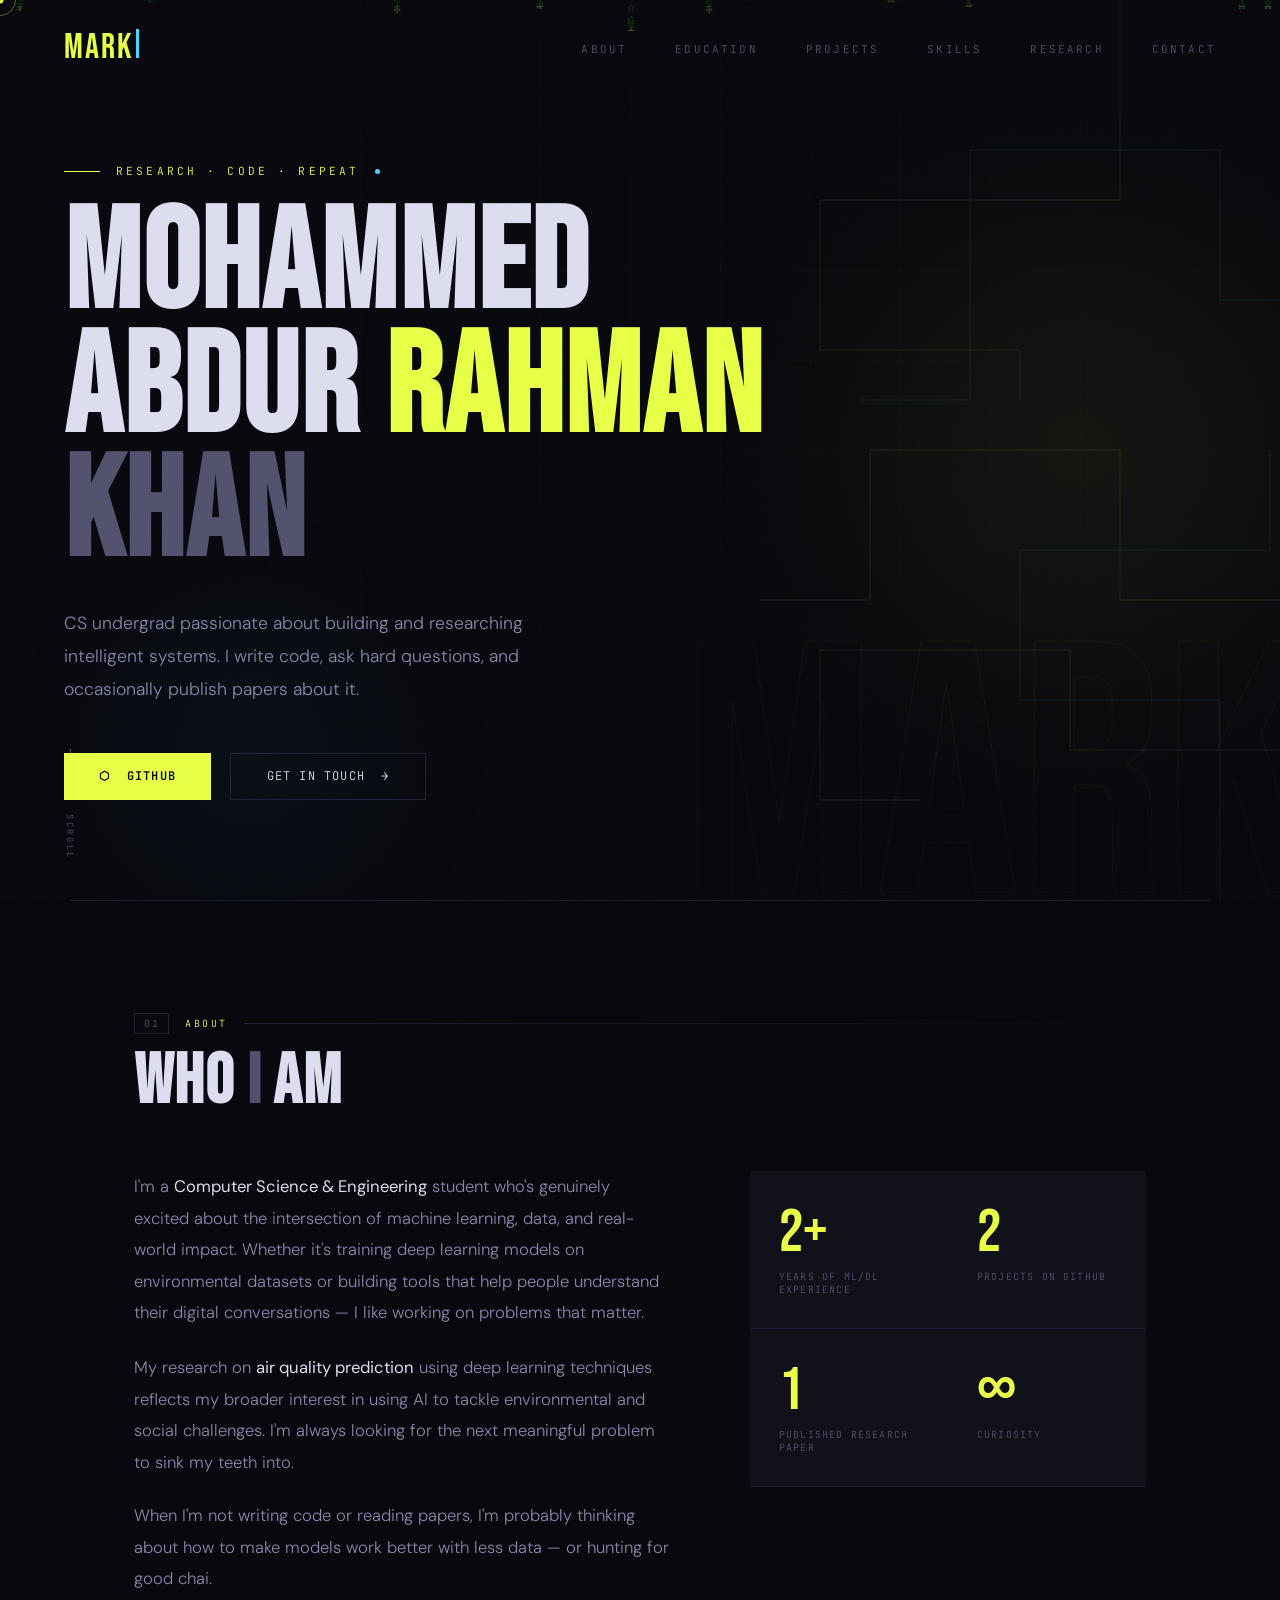
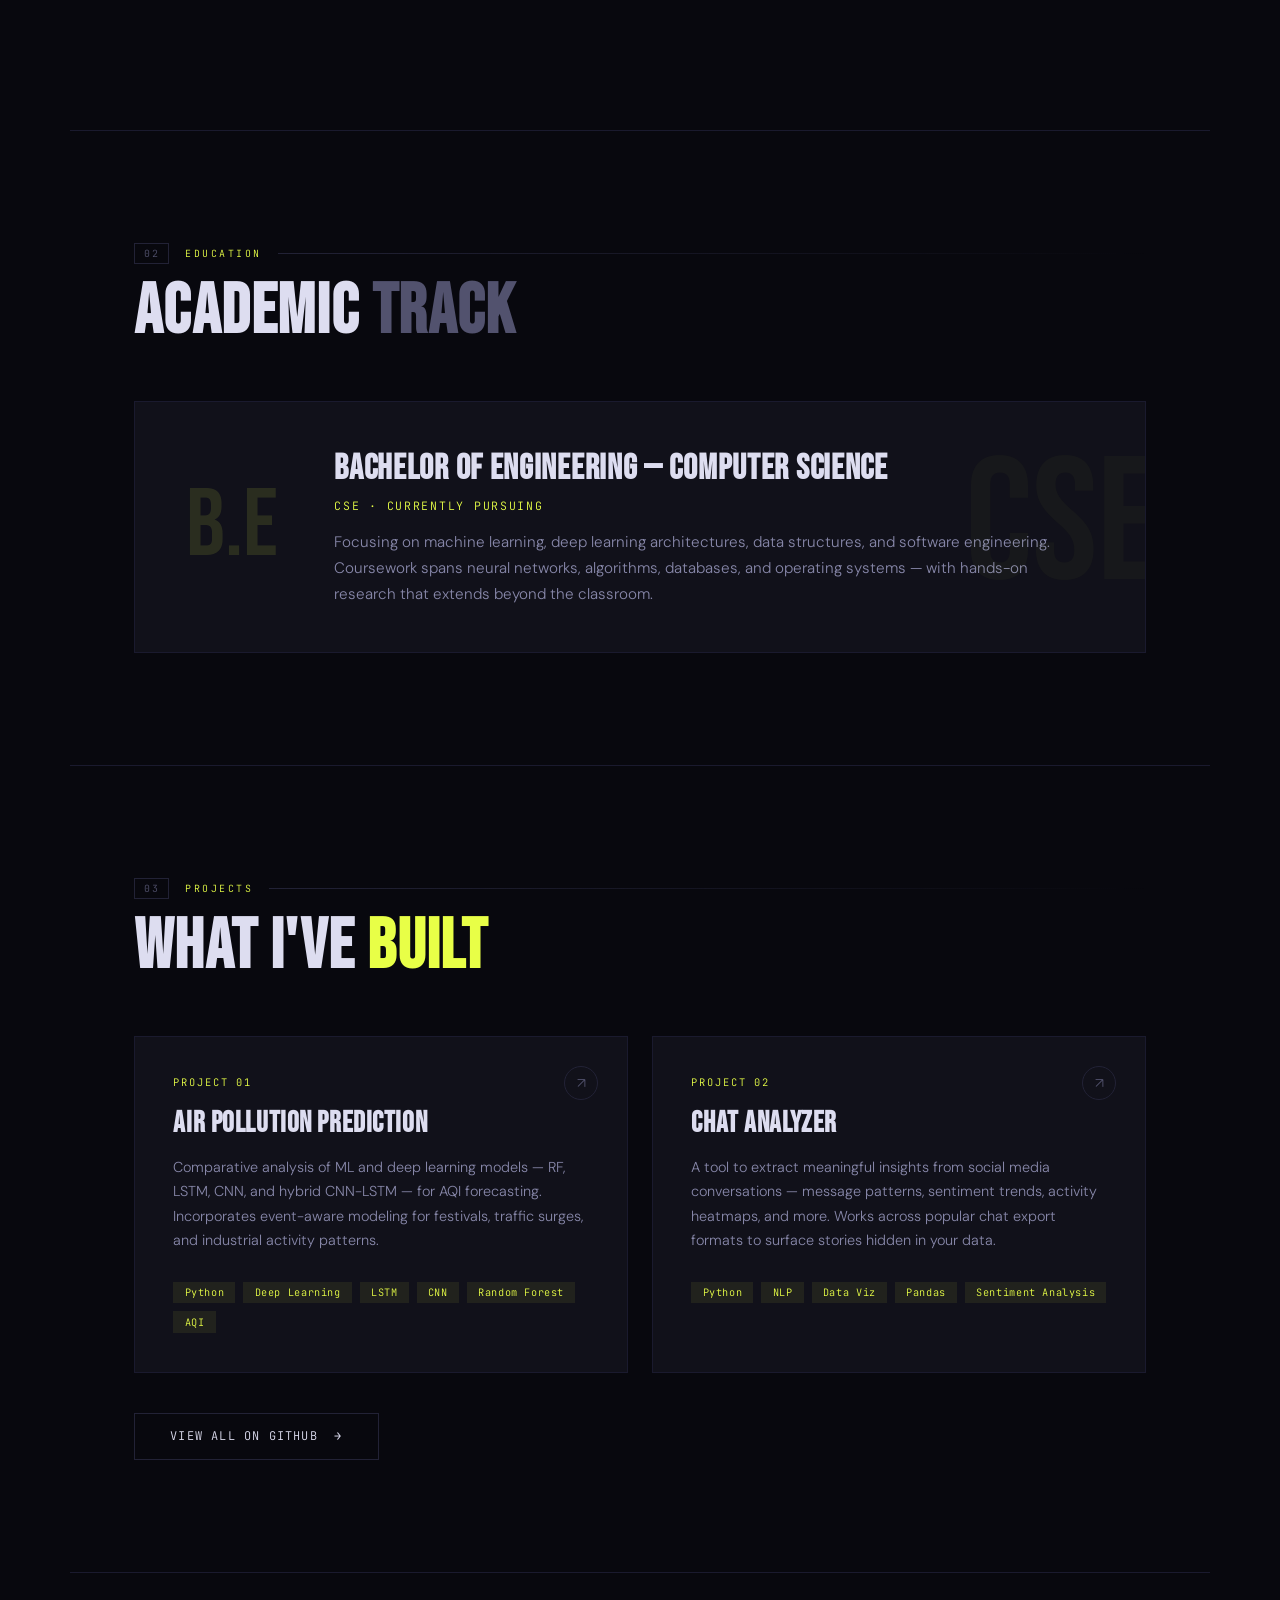
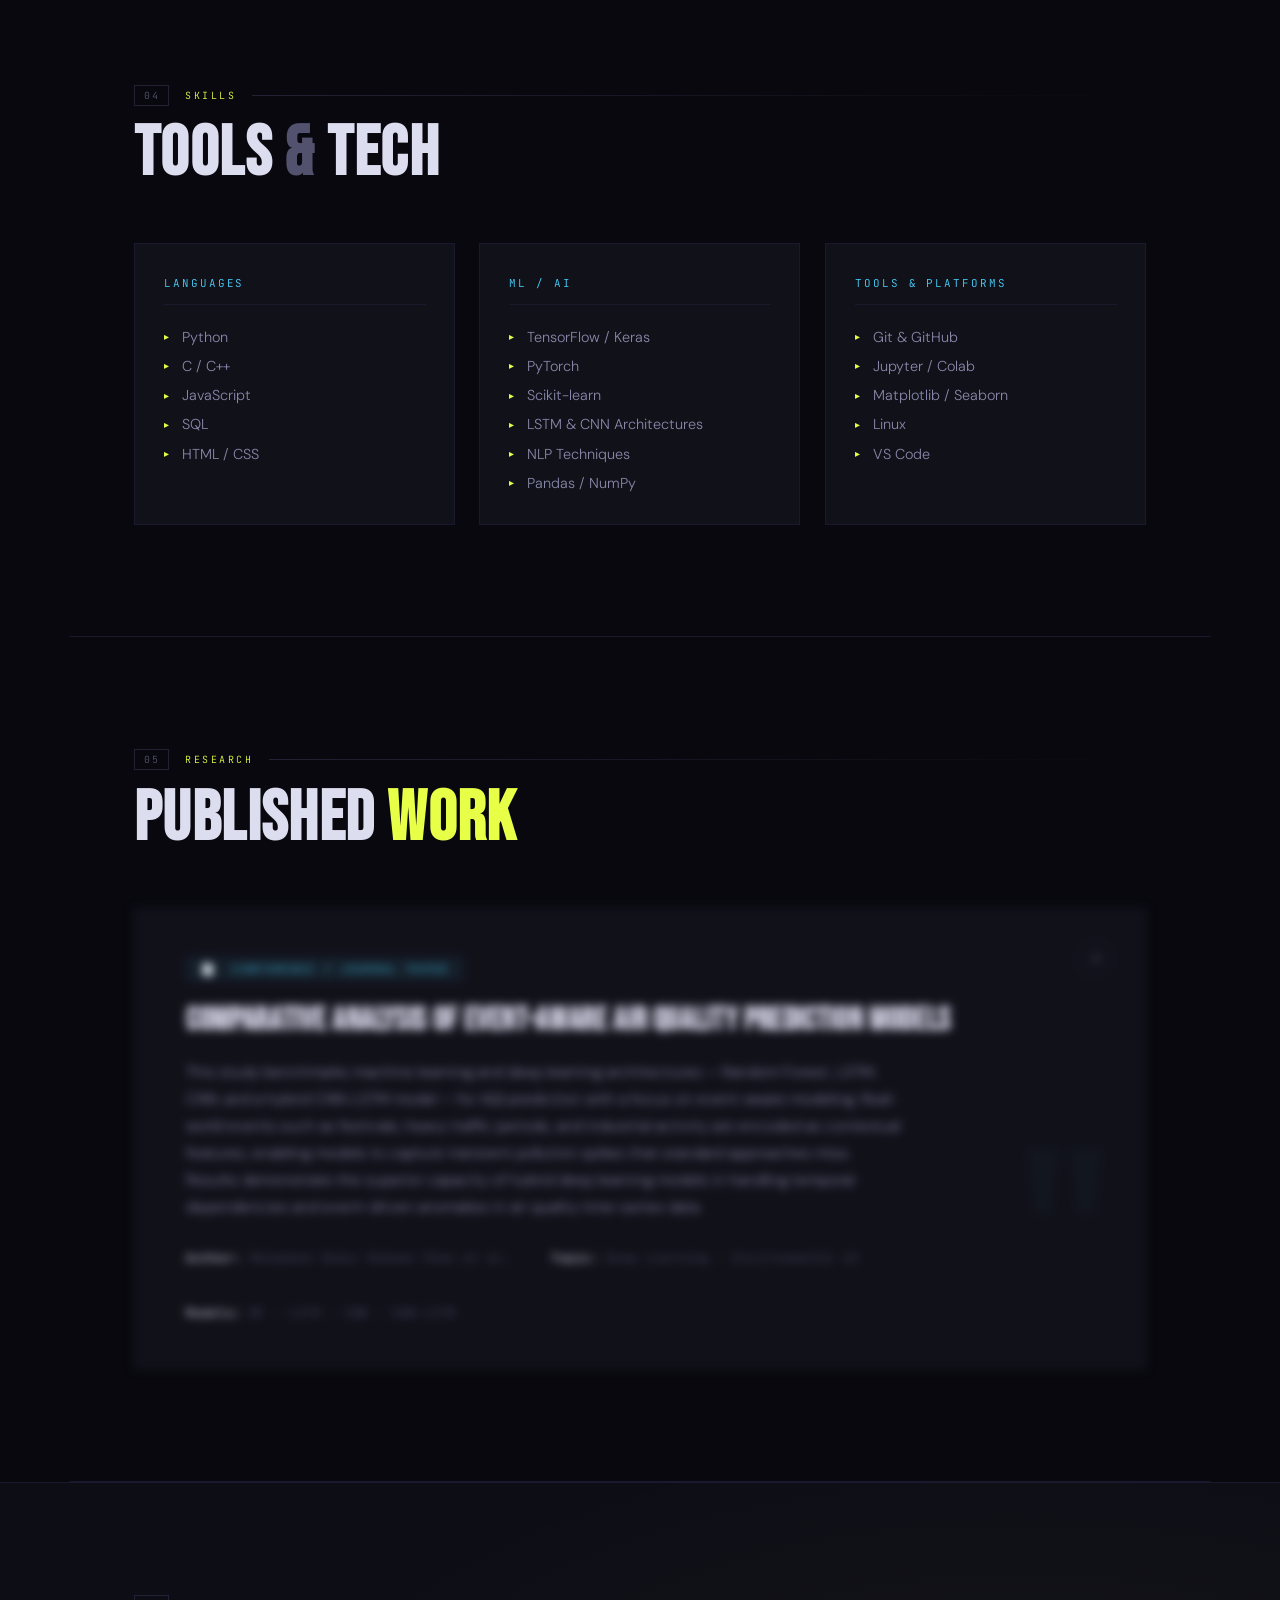
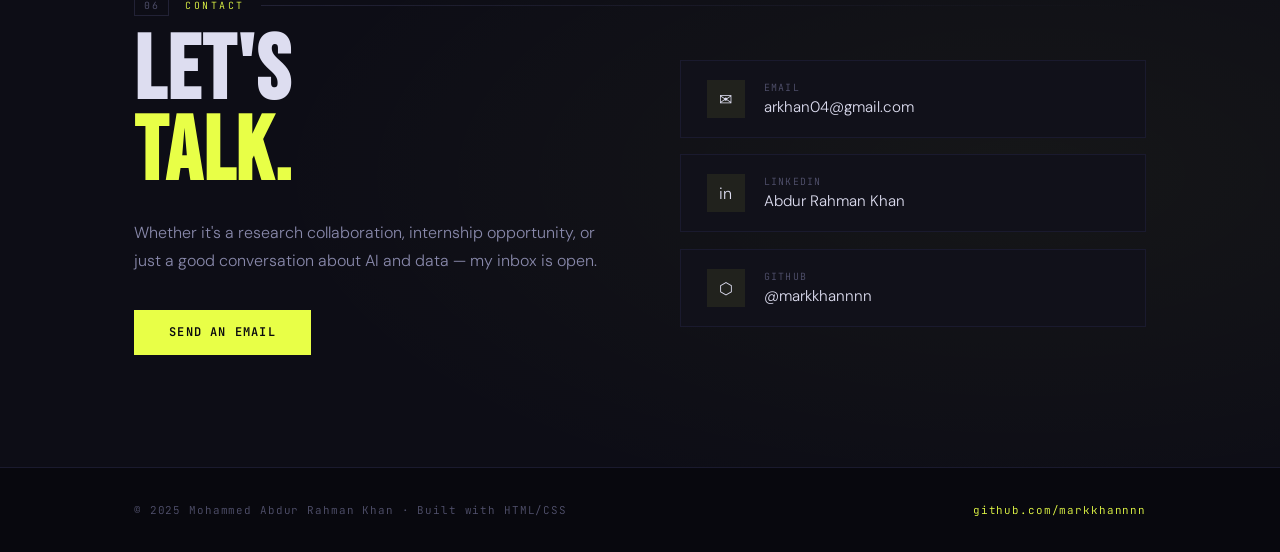
==== commit aef7cb24: "Update index.html" ====
--- a/index.html
+++ b/index.html
@@ -91,6 +91,16 @@
   8%   { opacity: .5; transform: translateY(-8px) scale(1); }
   90%  { opacity: .1; }
   100% { opacity: 0; transform: translateY(-130px) scale(.4); }
+}
+
+/* BINARY RAIN CANVAS */
+#binary-rain {
+  position: fixed;
+  top: 0; left: 0;
+  width: 100%; height: 100%;
+  pointer-events: none;
+  z-index: 1;
+  opacity: 0.32;
 }
 
 /* ═══ NAV ═══ */
@@ -527,6 +537,9 @@
 <div id="progress"></div>
 <div class="grid-bg"></div>
 <div class="particles" id="particles"></div>
+
+<!-- ═══════════ BINARY RAIN ═══════════ -->
+<canvas id="binary-rain"></canvas>
 
 <!-- ═══════════ NAV ═══════════ -->
 <nav id="nav">
@@ -973,6 +986,165 @@
 }, { threshold: 0.45 });
 
 sections.forEach(s => secObserver.observe(s));
+
+/* ════════════════════════════════════════
+   BINARY RAIN
+   Matrix-style columns of 0/1 characters
+   falling from the nav downward.
+   — Yellow head, fading green/cyan trail
+   — Each column has random speed & delay
+   — Occasional column "glitch" flash
+════════════════════════════════════════ */
+(function initBinaryRain() {
+  const canvas = document.getElementById('binary-rain');
+  const ctx    = canvas.getContext('2d');
+
+  const FONT_SIZE   = 13;        // px — monospace cell height
+  const CHARS       = '01';      // only binary
+  const ACCENT_Y    = '#e8ff47'; // yellow head
+  const ACCENT_C    = '#47d4ff'; // occasional cyan head
+  const BASE_COLOR  = '#39ff14'; // neon green trail body (muted via globalAlpha per drop)
+  const FADE_STEPS  = 22;        // how many chars in each trail before fully fading
+
+  let cols, drops, speeds, glitch;
+
+  function resize() {
+    canvas.width  = window.innerWidth;
+    canvas.height = document.documentElement.scrollHeight;
+
+    cols   = Math.floor(canvas.width / FONT_SIZE);
+    drops  = new Float32Array(cols);      // y position (in cells) for each column
+    speeds = new Float32Array(cols);      // fall speed multiplier
+    glitch = new Uint8Array(cols);        // glitch intensity 0-255
+
+    for (let i = 0; i < cols; i++) {
+      // start columns at random heights above viewport so they arrive staggered
+      drops[i]  = -(Math.random() * 80);
+      speeds[i] = 0.25 + Math.random() * 0.65;
+      glitch[i] = 0;
+    }
+  }
+
+  // Pre-build per-column trail color arrays for perf
+  function trailAlpha(step) {
+    // step 0 = head (brightest), step FADE_STEPS = invisible
+    return Math.max(0, 1 - step / FADE_STEPS);
+  }
+
+  // Sparse "history" of chars per column so they look consistent
+  const charHistory = [];
+
+  function initHistory() {
+    charHistory.length = 0;
+    const rows = Math.ceil(canvas.height / FONT_SIZE) + FADE_STEPS + 5;
+    for (let c = 0; c < cols; c++) {
+      const col = [];
+      for (let r = 0; r < rows; r++) {
+        col.push(CHARS[Math.floor(Math.random() * CHARS.length)]);
+      }
+      charHistory.push(col);
+    }
+  }
+
+  // Randomly mutate a few chars per frame for the "live" flickering effect
+  function mutateHistory() {
+    const mutations = Math.floor(cols * 0.08); // 8 % of columns get 1 char changed
+    for (let m = 0; m < mutations; m++) {
+      const c = Math.floor(Math.random() * cols);
+      const r = Math.floor(Math.random() * charHistory[c].length);
+      charHistory[c][r] = CHARS[Math.floor(Math.random() * CHARS.length)];
+    }
+  }
+
+  let lastTime = 0;
+  const INTERVAL = 1000 / 24; // ~24 fps — enough for rain, saves CPU
+
+  function draw(now) {
+    requestAnimationFrame(draw);
+    if (now - lastTime < INTERVAL) return;
+    lastTime = now;
+
+    // Clear with full transparent — we draw each char with its own alpha
+    ctx.clearRect(0, 0, canvas.width, canvas.height);
+
+    ctx.font = `${FONT_SIZE}px 'JetBrains Mono', monospace`;
+    ctx.textAlign = 'center';
+
+    mutateHistory();
+
+    for (let c = 0; c < cols; c++) {
+      const headRow = Math.floor(drops[c]);
+      const x = c * FONT_SIZE + FONT_SIZE / 2;
+
+      // Draw the trail (from head upward)
+      for (let step = 0; step <= FADE_STEPS; step++) {
+        const row = headRow - step;
+        if (row < 0) continue;
+
+        const y = row * FONT_SIZE;
+        if (y > canvas.height) continue;
+
+        const alpha = trailAlpha(step);
+        if (alpha <= 0) continue;
+
+        const ch = charHistory[c][row % charHistory[c].length];
+
+        if (step === 0) {
+          // HEAD — bright yellow or occasional cyan
+          const isGlitch = glitch[c] > 180;
+          ctx.fillStyle = isGlitch ? ACCENT_C : ACCENT_Y;
+          ctx.globalAlpha = 1;
+          // Glow effect for head
+          ctx.shadowBlur  = 8;
+          ctx.shadowColor = isGlitch ? ACCENT_C : ACCENT_Y;
+        } else if (step === 1) {
+          // Second char — bright white flash
+          ctx.fillStyle   = '#ccffcc';
+          ctx.globalAlpha = alpha * 0.9;
+          ctx.shadowBlur  = 4;
+          ctx.shadowColor = BASE_COLOR;
+        } else {
+          // Trail — green fading out
+          ctx.fillStyle   = BASE_COLOR;
+          ctx.globalAlpha = alpha * 0.75;
+          ctx.shadowBlur  = step < 4 ? 3 : 0;
+          ctx.shadowColor = BASE_COLOR;
+        }
+
+        ctx.fillText(ch, x, y);
+      }
+
+      // Reset shadow
+      ctx.shadowBlur  = 0;
+      ctx.globalAlpha = 1;
+
+      // Advance drop
+      drops[c] += speeds[c];
+
+      // Random glitch pulse
+      if (Math.random() < 0.004) glitch[c] = Math.floor(Math.random() * 256);
+      else glitch[c] = Math.max(0, glitch[c] - 8);
+
+      // Reset column when head goes off-bottom, with random delay
+      const rows = Math.ceil(canvas.height / FONT_SIZE);
+      if (drops[c] - FADE_STEPS > rows) {
+        drops[c]  = -(Math.random() * 40 + FADE_STEPS);
+        speeds[c] = 0.25 + Math.random() * 0.65;
+      }
+    }
+  }
+
+  // Rebuild canvas height when page height changes (sections expanding, etc.)
+  const resizeObserver = new ResizeObserver(() => {
+    resize();
+    initHistory();
+  });
+  resizeObserver.observe(document.body);
+
+  resize();
+  initHistory();
+  requestAnimationFrame(draw);
+})();
 </script>
 
 </body>
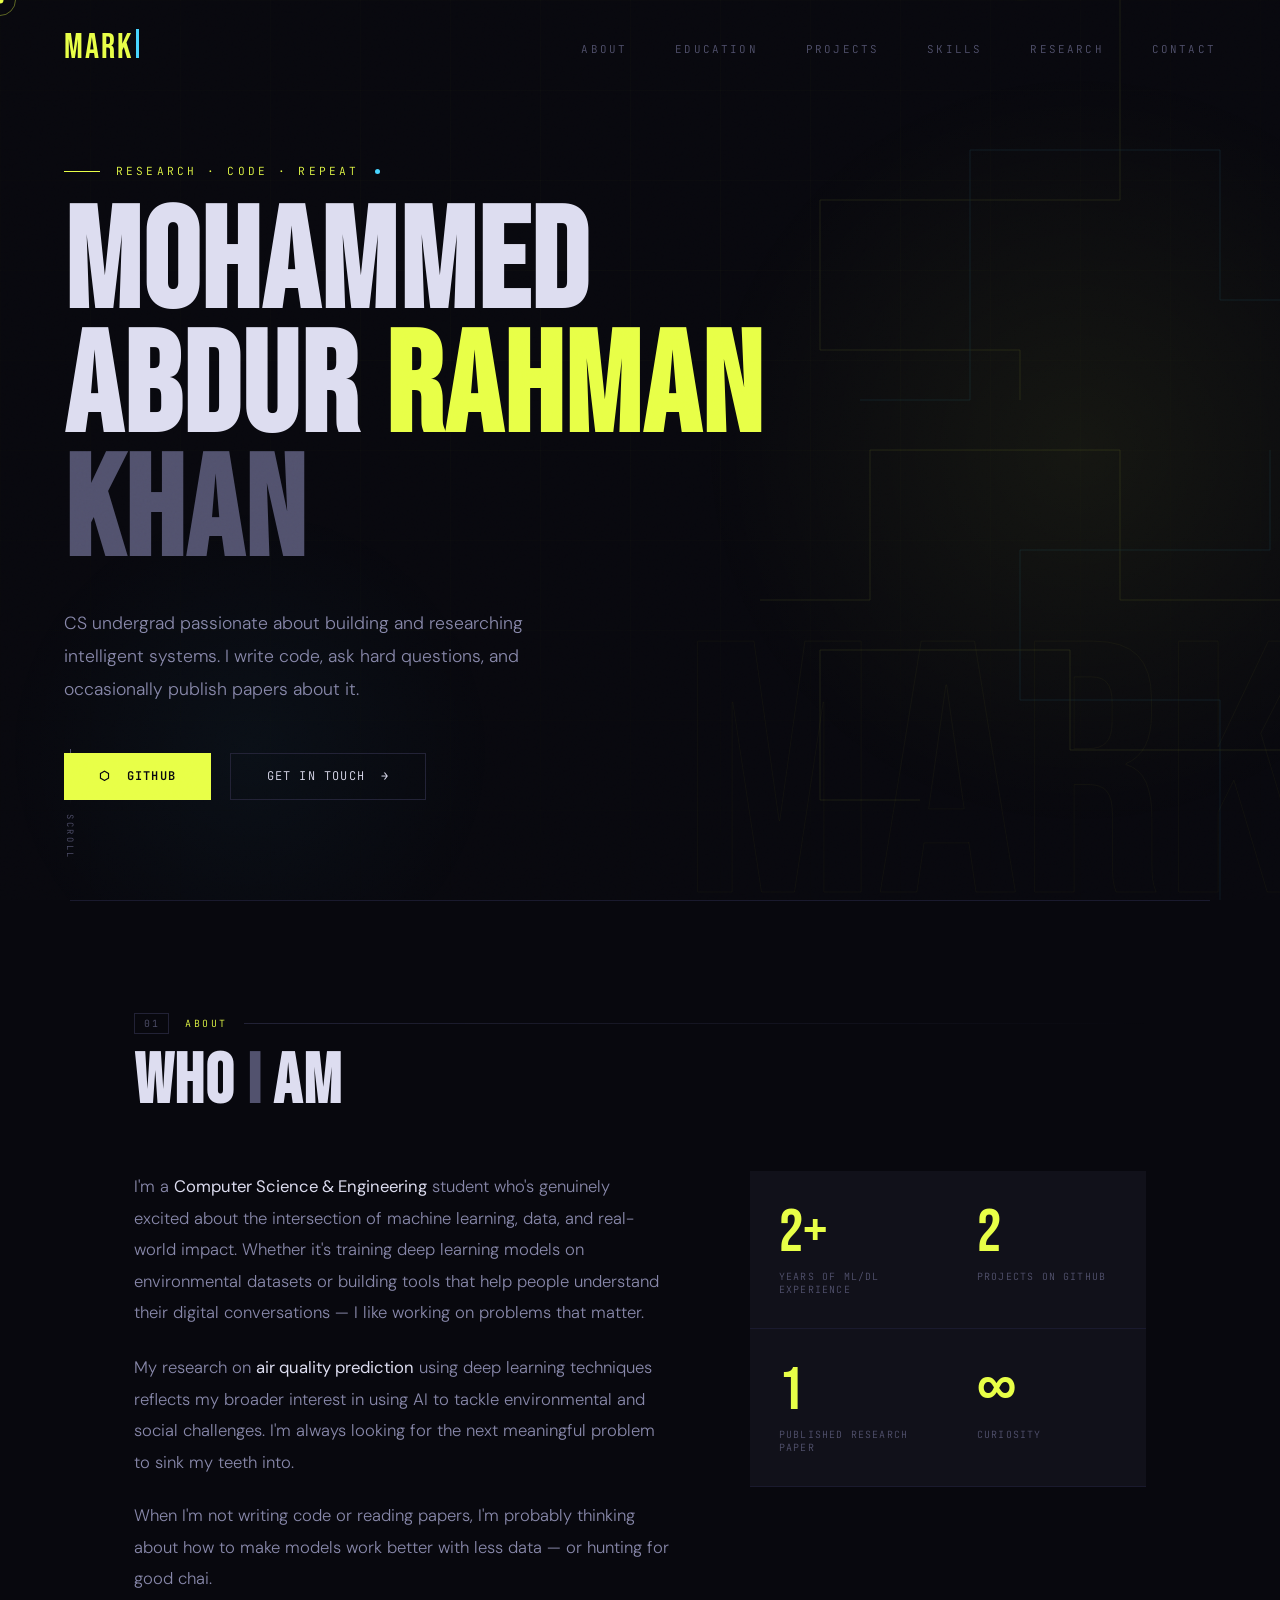
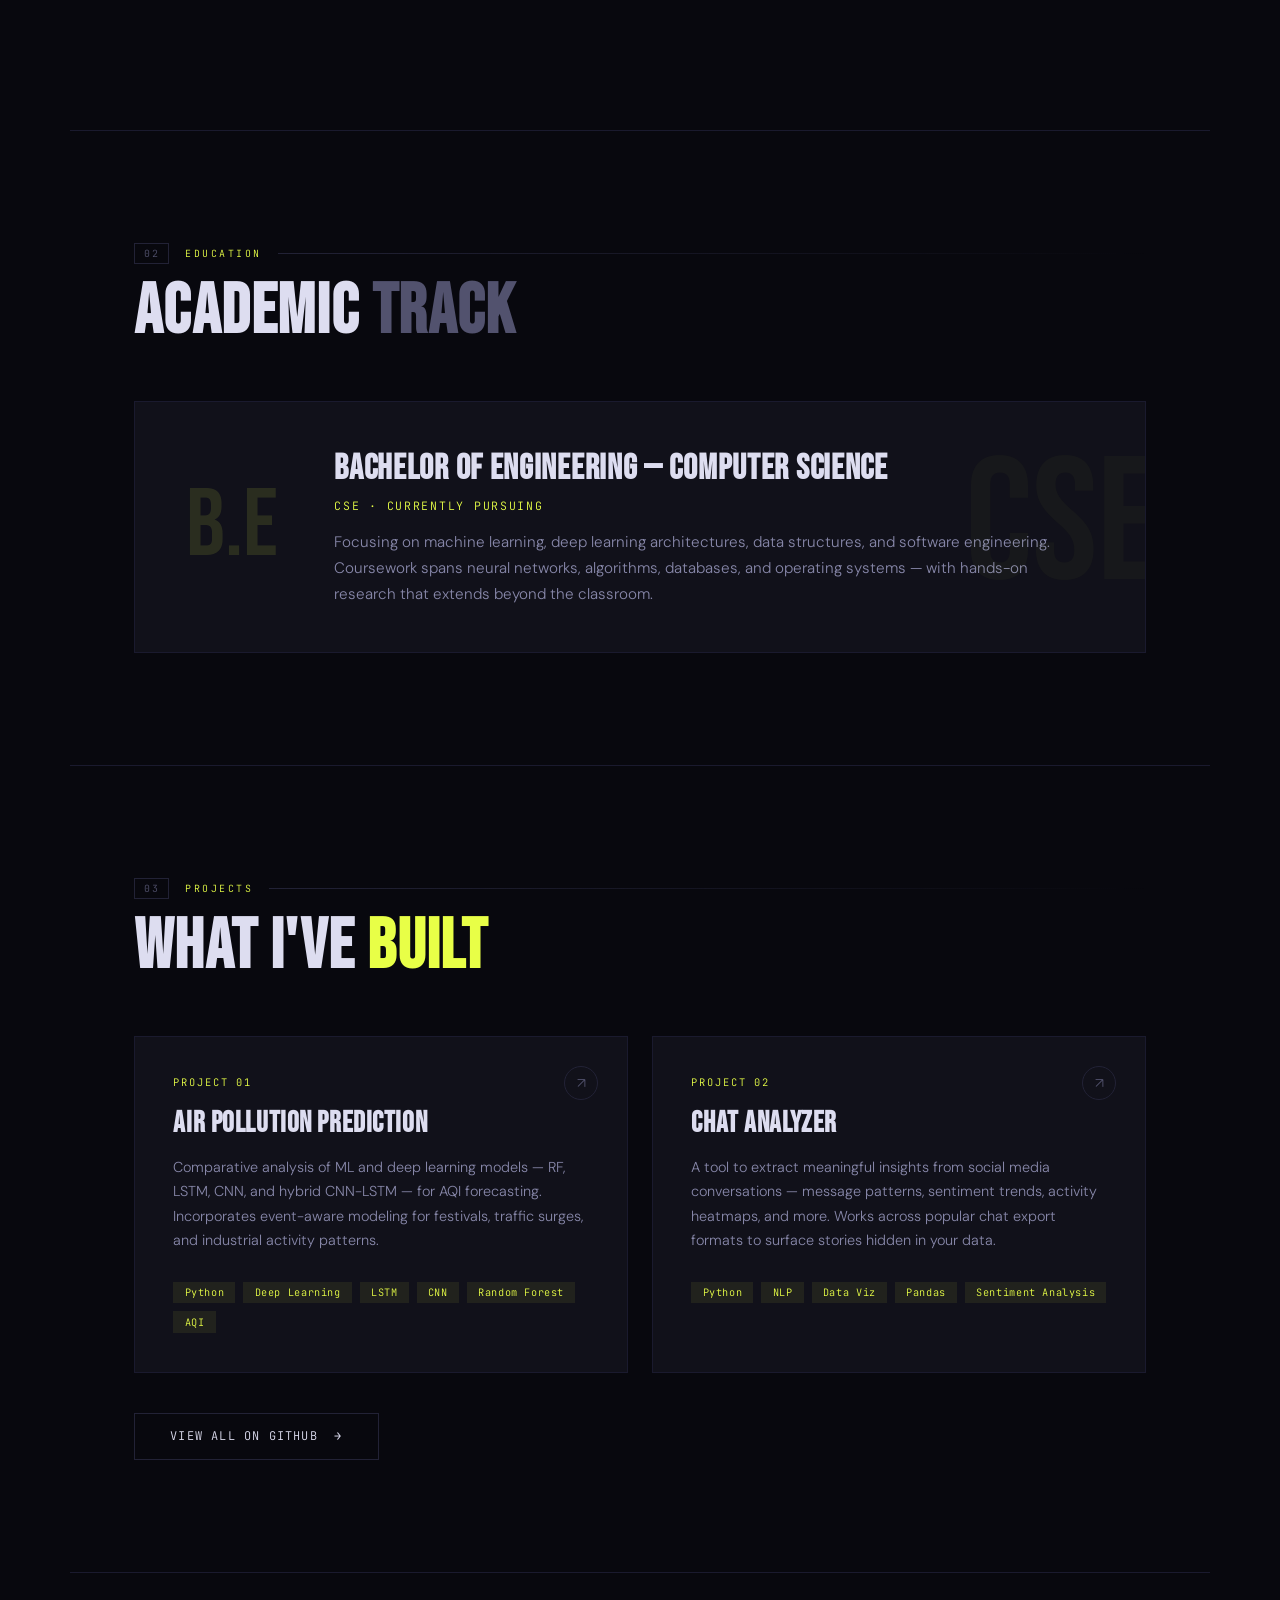
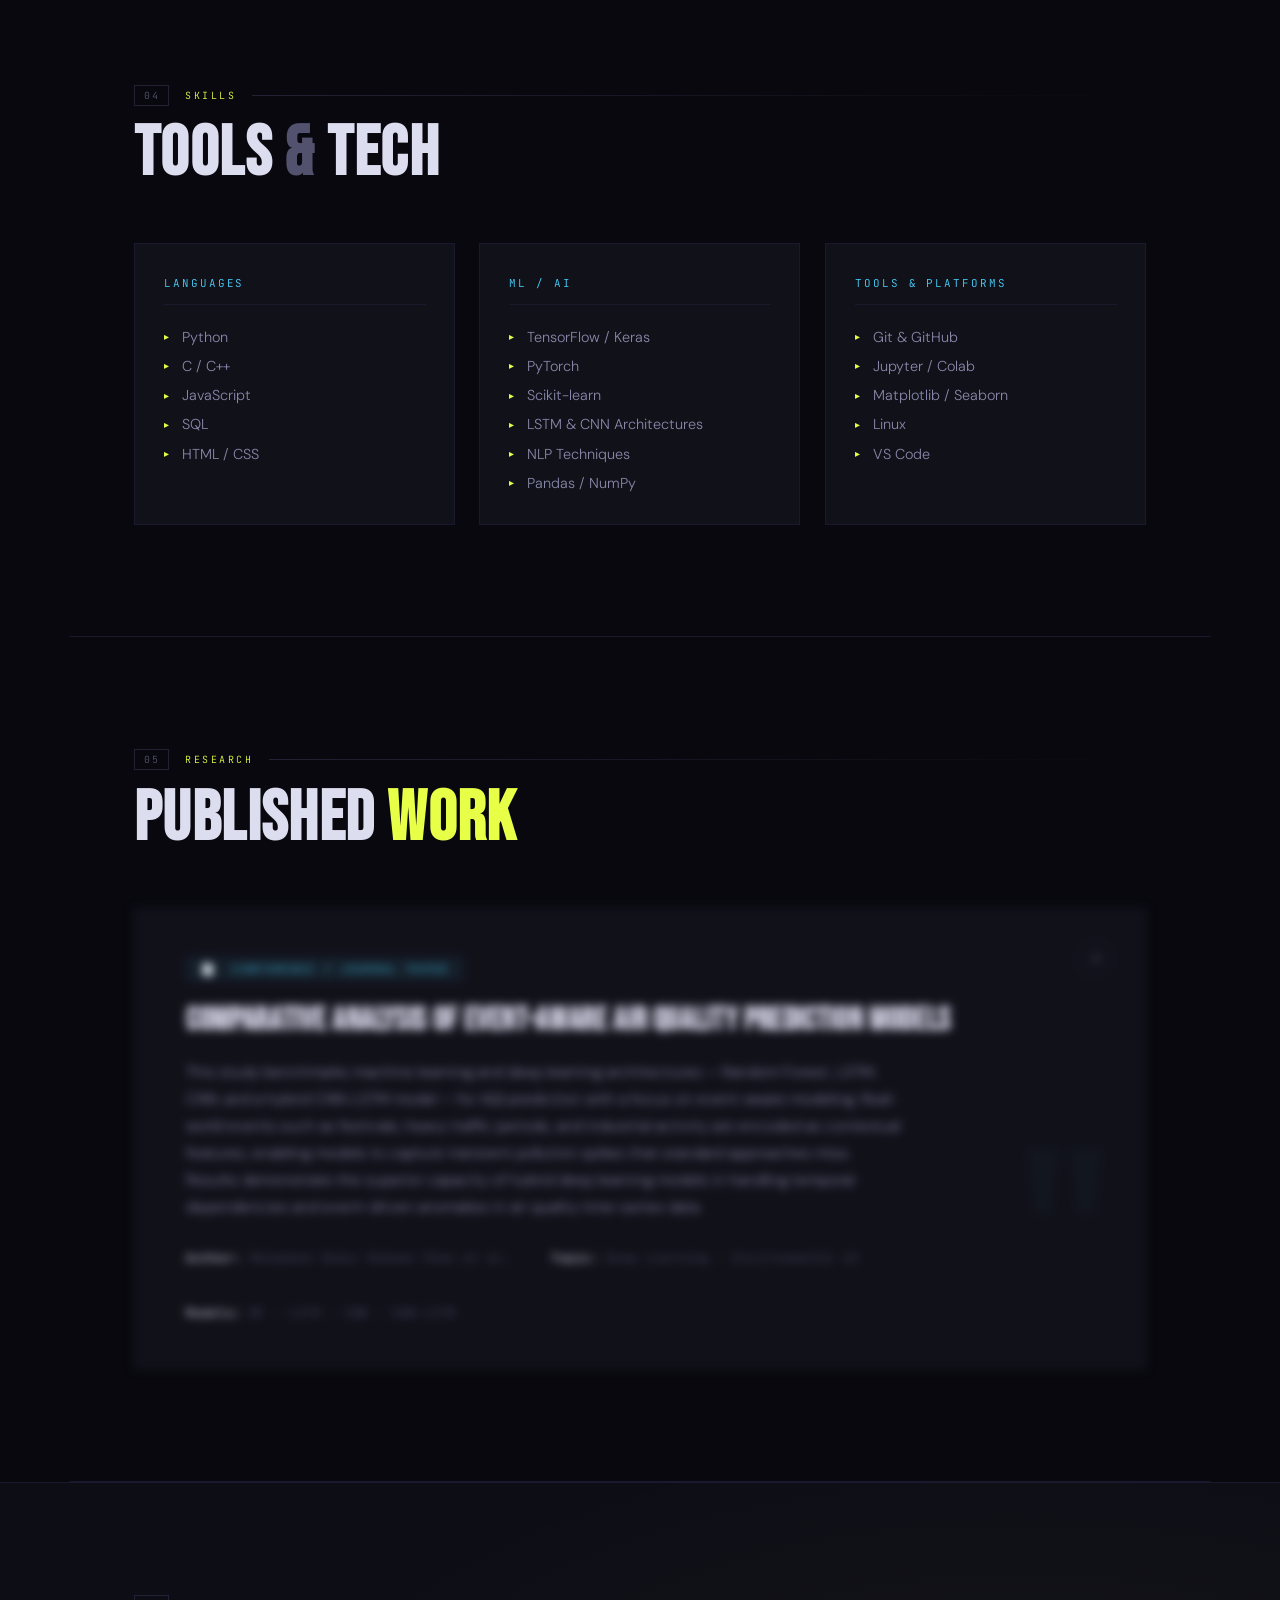
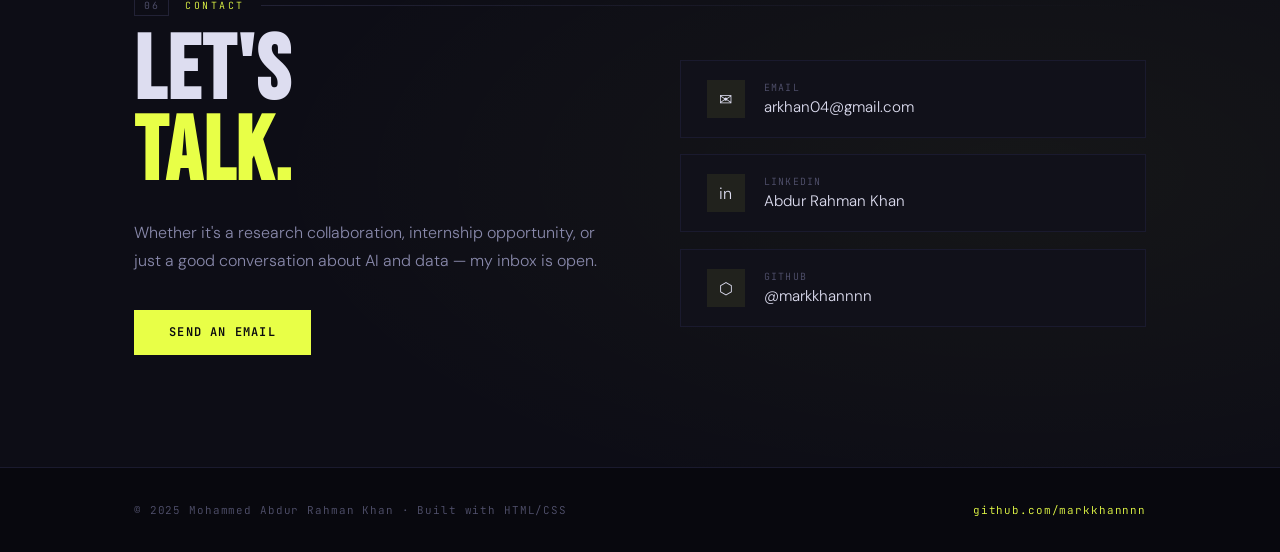
==== commit e2023965: "Update index.html" ====
--- a/index.html
+++ b/index.html
@@ -38,7 +38,7 @@
   cursor: none;
 }
 
-/* GRAIN */
+
 body::after {
   content: '';
   position: fixed; inset: 0;
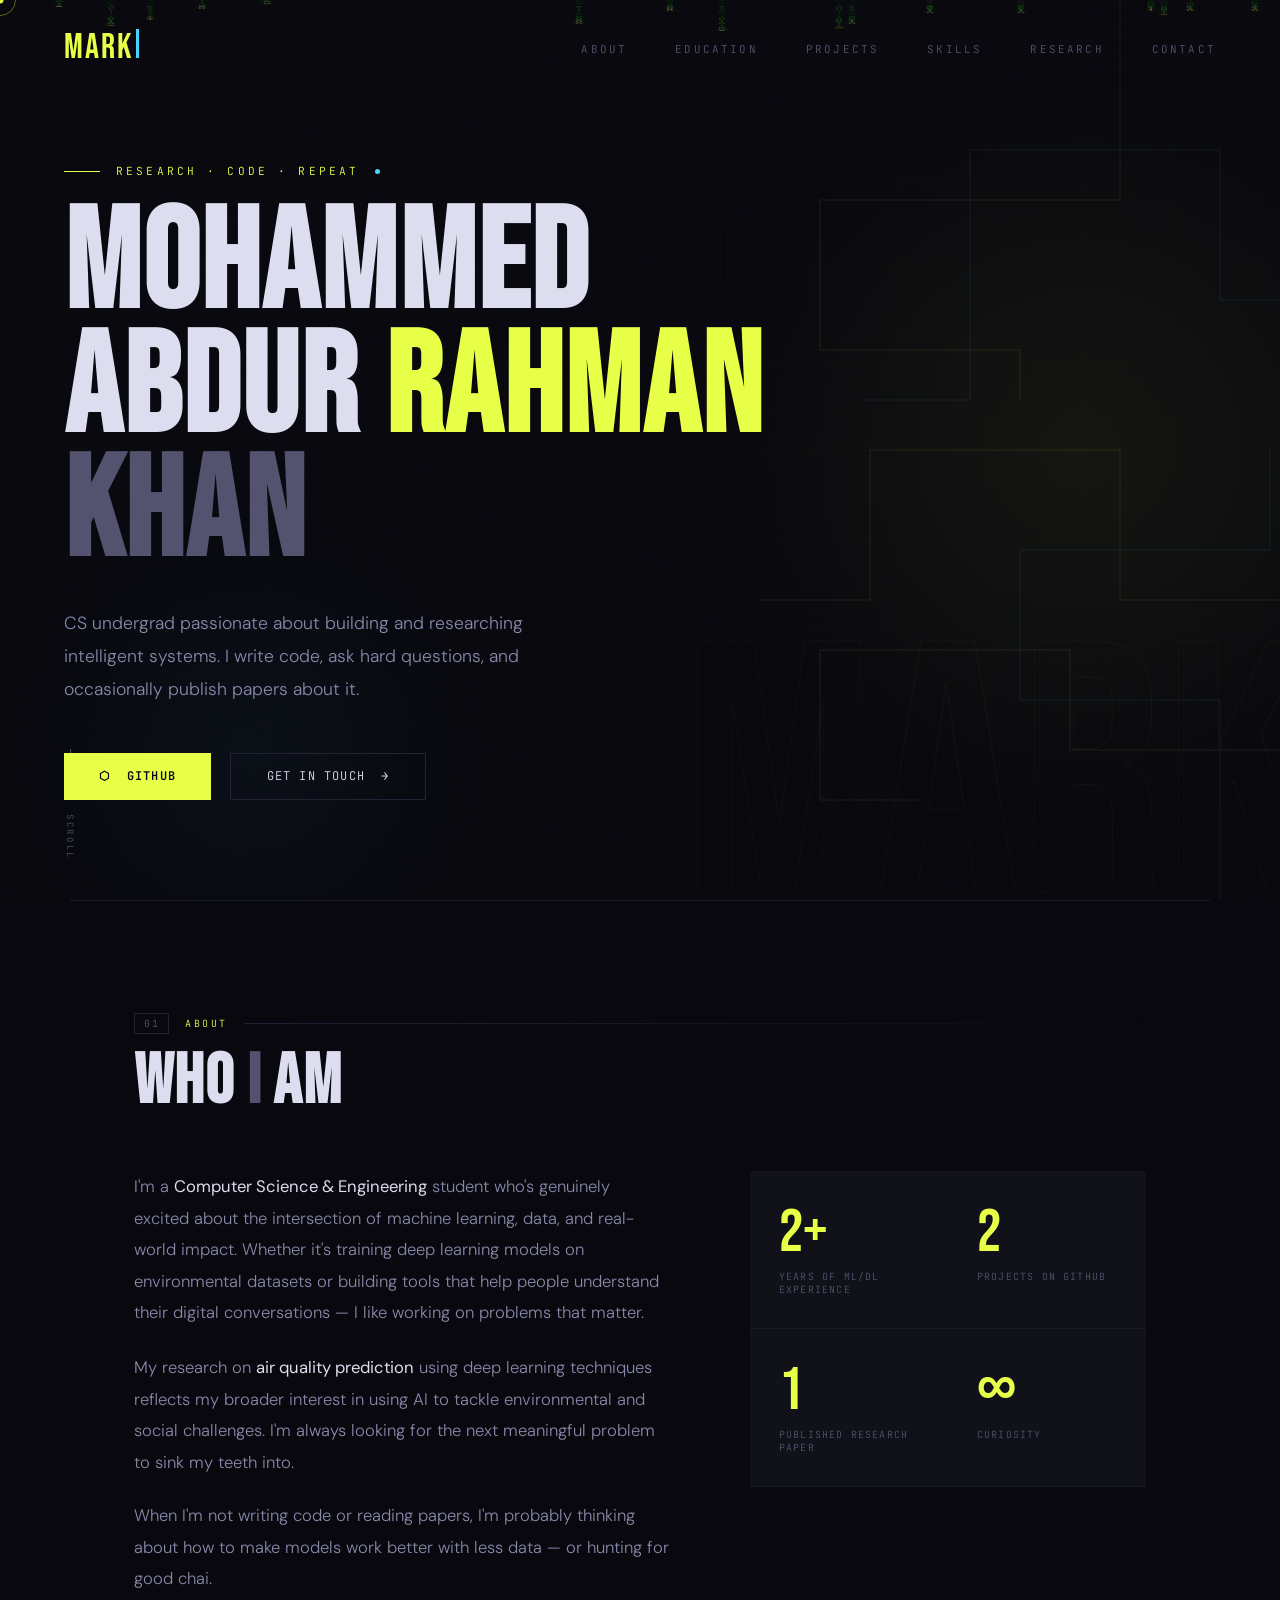
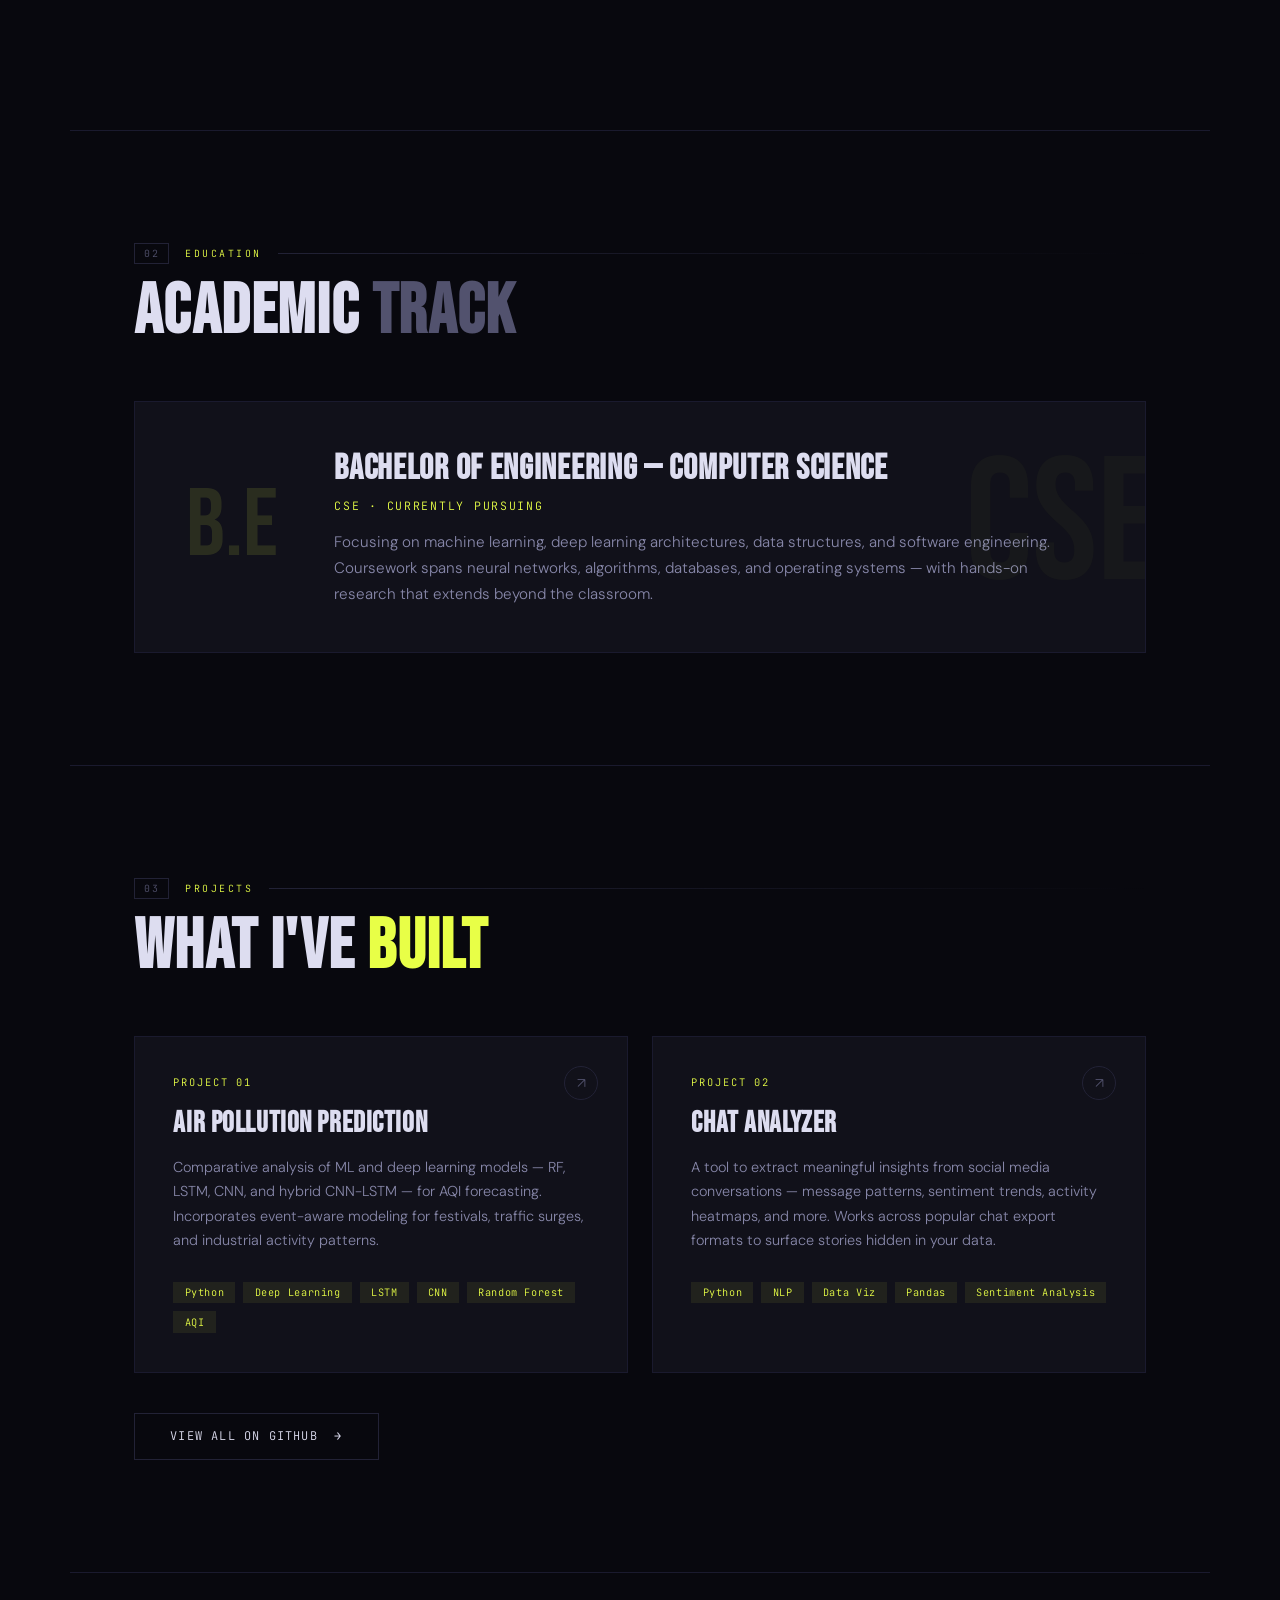
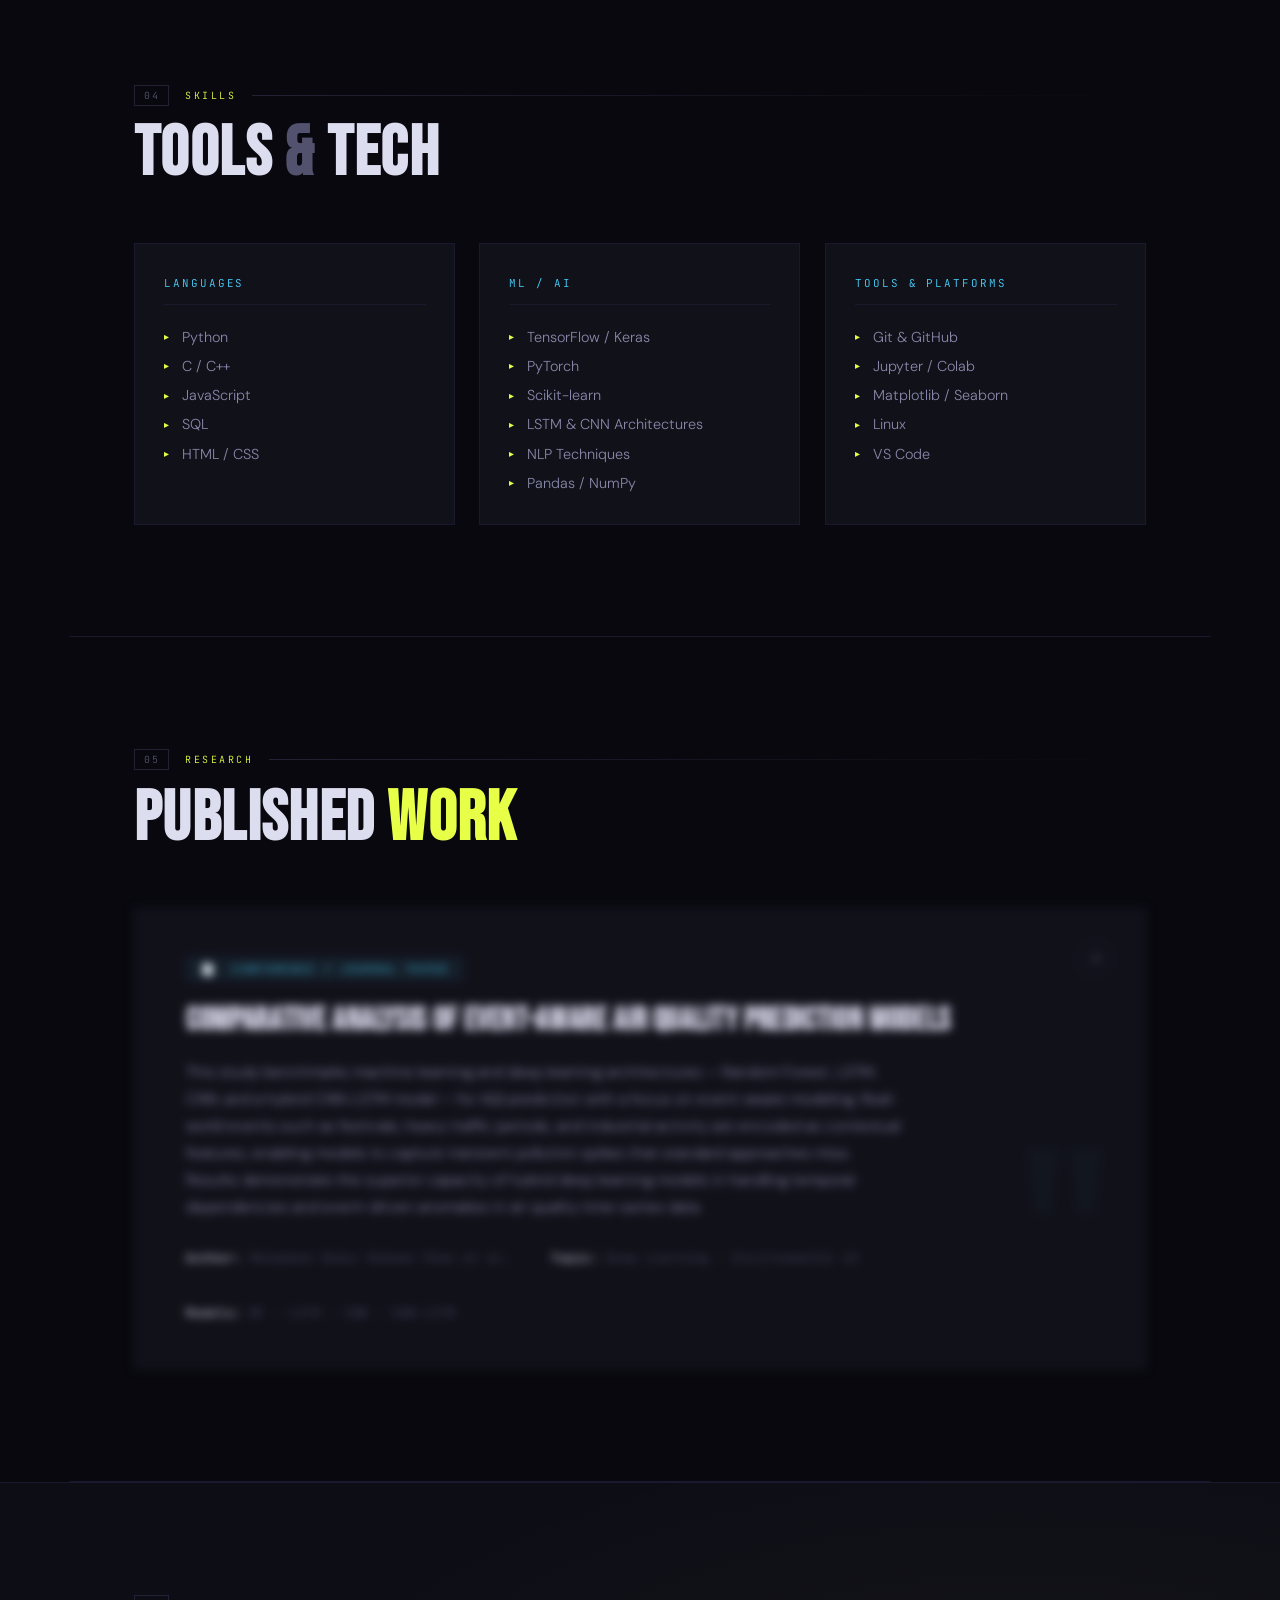
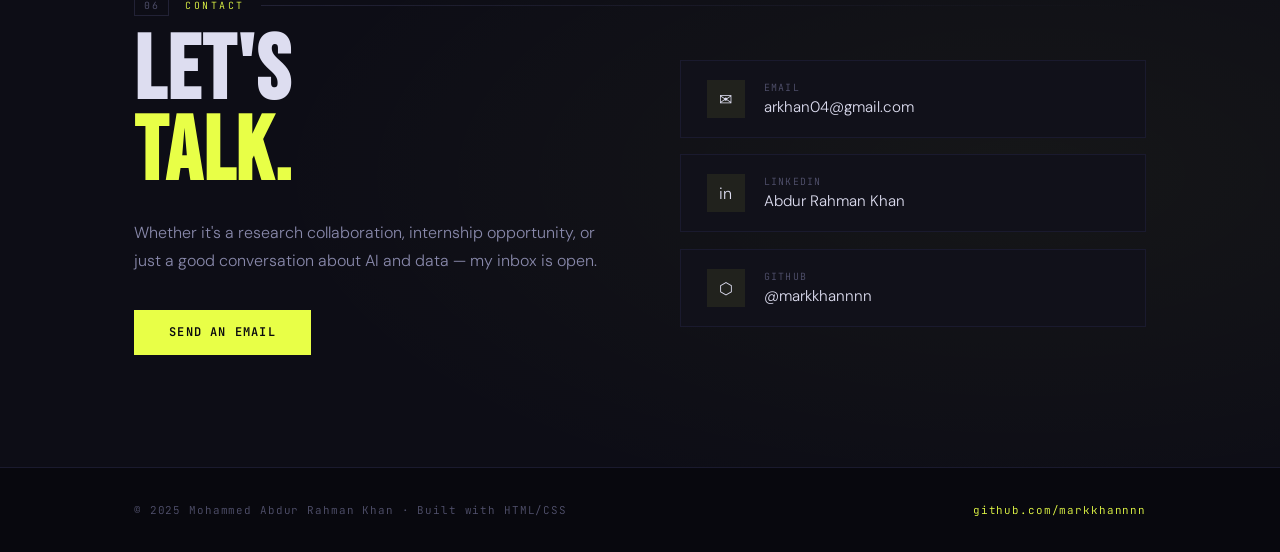
==== commit f1636594: "Update index.html" ====
--- a/index.html
+++ b/index.html
@@ -732,7 +732,7 @@
       </a>
     </div>
 
-    <!-- button fades up from below -->
+    
     <div style="margin-top:2.5rem;" data-anim="fade-up" data-delay="400">
       <a href="https://github.com/markkhannnn" target="_blank" class="btn btn-ghost">View all on GitHub &nbsp;→</a>
     </div>
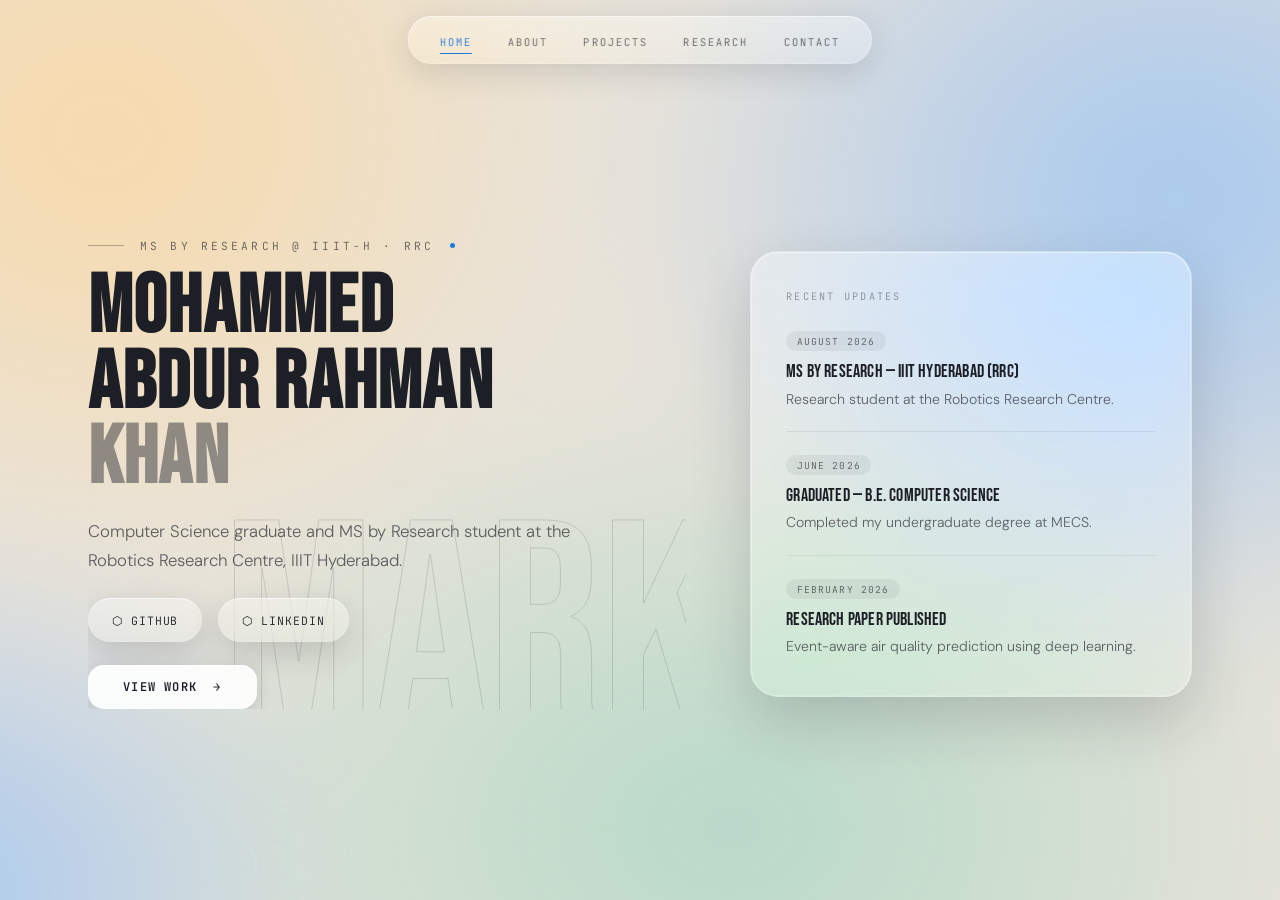
==== commit 14434523: "Add files via upload" ====
--- a/index.html
+++ b/index.html
@@ -3,1149 +3,94 @@
 <head>
 <meta charset="UTF-8"/>
 <meta name="viewport" content="width=device-width, initial-scale=1.0"/>
-<title>MARK — Mohammed Abdur Rahman Khan</title>
-<link rel="icon" href="data:image/svg+xml,<svg xmlns='http://www.w3.org/2000/svg' viewBox='0 0 100 100'><rect width='100' height='100' rx='4' fill='%230a0a0f'/><rect width='100' height='5' fill='%23e8ff47'/><text y='82' x='50' font-family='Impact,sans-serif' font-size='72' fill='%23e8ff47' text-anchor='middle'>M</text></svg>">
+<title>Mohammed Abdur Rahman Khan</title>
+<link rel="icon" href="data:image/svg+xml,<svg xmlns='http://www.w3.org/2000/svg' viewBox='0 0 100 100'><rect width='100' height='100' rx='4' fill='%23e9e4da'/><text y='82' x='50' font-family='Impact,sans-serif' font-size='72' fill='%231f7ae0' text-anchor='middle'>M</text></svg>">
 <link rel="preconnect" href="https://fonts.googleapis.com">
 <link href="https://fonts.googleapis.com/css2?family=Bebas+Neue&family=DM+Sans:ital,wght@0,300;0,400;0,500;1,300&family=JetBrains+Mono:wght@300;400;600&display=swap" rel="stylesheet">
-<style>
-*, *::before, *::after { box-sizing: border-box; margin: 0; padding: 0; }
+<link rel="stylesheet" href="style.css">
+</head>
+<body data-page="home">
 
-:root {
-  --bg:      #08080e;
-  --surface: #0d0d16;
-  --card:    #11111a;
-  --card2:   #15151f;
-  --border:  #1a1a2e;
-  --border2: #222236;
-  --accent:  #e8ff47;
-  --accent2: #47d4ff;
-  --text:    #ddddf0;
-  --muted:   #52526e;
-  --muted2:  #8888aa;
-  --ff-display: 'Bebas Neue', sans-serif;
-  --ff-body:    'DM Sans', sans-serif;
-  --ff-mono:    'JetBrains Mono', monospace;
-}
+<div class="aurora"></div>
 
-html { scroll-behavior: smooth; }
+<!-- Mobile menu -->
+<div id="mobile-menu" class="mobile-menu" aria-hidden="true">
+  <a href="index.html" data-page="home">Home</a>
+  <a href="about.html" data-page="about">About</a>
+  <a href="projects.html" data-page="projects">Projects</a>
+  <a href="research.html" data-page="research">Research</a>
+  <a href="contact.html" data-page="contact">Contact</a>
+</div>
 
-body {
-  background: var(--bg);
-  color: var(--text);
-  font-family: var(--ff-body);
-  font-weight: 300;
-  overflow-x: hidden;
-  cursor: none;
-}
-
-
-body::after {
-  content: '';
-  position: fixed; inset: 0;
-  background-image: url("data:image/svg+xml,%3Csvg viewBox='0 0 512 512' xmlns='http://www.w3.org/2000/svg'%3E%3Cfilter id='n'%3E%3CfeTurbulence type='fractalNoise' baseFrequency='0.75' numOctaves='4' stitchTiles='stitch'/%3E%3C/filter%3E%3Crect width='100%25' height='100%25' filter='url(%23n)' opacity='0.04'/%3E%3C/svg%3E");
-  pointer-events: none; z-index: 9000; mix-blend-mode: overlay;
-}
-
-/* GRID BG */
-.grid-bg {
-  position: fixed; inset: 0; pointer-events: none; z-index: 0;
-  background-image:
-    linear-gradient(rgba(232,255,71,.018) 1px, transparent 1px),
-    linear-gradient(90deg, rgba(232,255,71,.018) 1px, transparent 1px);
-  background-size: 90px 90px;
-  mask-image: radial-gradient(ellipse 90% 90% at 50% 30%, black 0%, transparent 100%);
-}
-
-/* CURSOR */
-#cur-dot {
-  position: fixed; pointer-events: none; z-index: 9999;
-  width: 7px; height: 7px; border-radius: 50%; background: var(--accent);
-  transform: translate(-50%,-50%);
-  transition: transform .12s, background .2s;
-}
-#cur-ring {
-  position: fixed; pointer-events: none; z-index: 9998;
-  width: 32px; height: 32px; border-radius: 50%;
-  border: 1px solid rgba(232,255,71,.38);
-  transform: translate(-50%,-50%);
-  transition: width .22s, height .22s, border-color .22s;
-}
-body.cursor-hover #cur-dot  { transform: translate(-50%,-50%) scale(2.8); background: var(--accent2); }
-body.cursor-hover #cur-ring { width: 52px; height: 52px; border-color: rgba(71,212,255,.4); }
-
-/* SCROLL PROGRESS */
-#progress {
-  position: fixed; top: 0; left: 0; height: 2px; width: 0;
-  background: linear-gradient(90deg, var(--accent), var(--accent2));
-  z-index: 700; transition: width .08s linear;
-}
-
-/* PARTICLES */
-.particles { position: fixed; inset: 0; pointer-events: none; z-index: 0; overflow: hidden; }
-.particle {
-  position: absolute; border-radius: 50%; opacity: 0;
-  animation: floatUp linear infinite;
-}
-@keyframes floatUp {
-  0%   { opacity: 0; transform: translateY(0) scale(0); }
-  8%   { opacity: .5; transform: translateY(-8px) scale(1); }
-  90%  { opacity: .1; }
-  100% { opacity: 0; transform: translateY(-130px) scale(.4); }
-}
-
-/* BINARY RAIN CANVAS */
-#binary-rain {
-  position: fixed;
-  top: 0; left: 0;
-  width: 100%; height: 100%;
-  pointer-events: none;
-  z-index: 1;
-  opacity: 0.32;
-}
-
-/* ═══ NAV ═══ */
-nav {
-  position: fixed; top: 0; left: 0; right: 0; z-index: 500;
-  display: flex; justify-content: space-between; align-items: center;
-  padding: 1.6rem 4rem;
-  border-bottom: 1px solid transparent;
-  transition: padding .4s, background .4s, border-color .4s;
-}
-nav.scrolled {
-  padding: 1rem 4rem;
-  background: rgba(8,8,14,.9);
-  backdrop-filter: blur(20px) saturate(180%);
-  border-color: var(--border);
-}
-.nav-logo {
-  font-family: var(--ff-display);
-  font-size: 2.2rem; letter-spacing: .06em; color: var(--accent);
-  display: flex; align-items: baseline;
-}
-.nav-cursor {
-  display: inline-block; width: 3px; height: 1.8rem;
-  background: var(--accent2); margin-left: 3px; margin-bottom: -2px;
-  animation: blink 1s step-end infinite;
-}
-@keyframes blink { 50% { opacity: 0; } }
-
-.nav-links { display: flex; gap: 3rem; list-style: none; }
-.nav-links a {
-  font-family: var(--ff-mono); font-size: .68rem; color: var(--muted);
-  text-decoration: none; letter-spacing: .2em; text-transform: uppercase;
-  transition: color .2s; cursor: none; position: relative;
-}
-.nav-links a::after {
-  content: ''; position: absolute; bottom: -5px; left: 0; right: 0; height: 1px;
-  background: var(--accent); transform: scaleX(0); transform-origin: right; transition: transform .3s;
-}
-.nav-links a:hover { color: var(--accent); }
-.nav-links a:hover::after { transform: scaleX(1); transform-origin: left; }
-
-/* ═══ HERO ═══ */
-#hero {
-  min-height: 100vh; display: flex; align-items: center;
-  padding: 9rem 4rem 5rem; position: relative; overflow: hidden; z-index: 1;
-}
-.hero-glow {
-  position: absolute; width: 900px; height: 900px; border-radius: 50%;
-  background: radial-gradient(circle, rgba(232,255,71,.06) 0%, transparent 60%);
-  top: 50%; right: -250px; transform: translateY(-50%);
-  pointer-events: none; animation: glowPulse 6s ease-in-out infinite;
-}
-.hero-glow2 {
-  position: absolute; width: 500px; height: 500px; border-radius: 50%;
-  background: radial-gradient(circle, rgba(71,212,255,.04) 0%, transparent 70%);
-  bottom: -100px; left: 0; pointer-events: none;
-  animation: glowPulse2 8s ease-in-out infinite;
-}
-@keyframes glowPulse  { 0%,100%{ opacity:.7; transform:translateY(-50%) scale(1);   } 50%{ opacity:1; transform:translateY(-50%) scale(1.1); } }
-@keyframes glowPulse2 { 0%,100%{ opacity:.5; transform:scale(1);   } 50%{ opacity:.9; transform:scale(1.12); } }
-
-/* circuit lines */
-.hero-circuit { position: absolute; inset: 0; pointer-events: none; opacity: .13; }
-.hero-circuit svg { width: 100%; height: 100%; }
-.cpath {
-  fill: none; stroke: var(--accent); stroke-width: .7;
-  stroke-dasharray: 900; stroke-dashoffset: 900;
-}
-.cpath:nth-child(2) { stroke: var(--accent2); }
-.cpath:nth-child(4) { stroke: var(--accent2); }
-.cpath:nth-child(1) { animation: drawPath 3s .3s ease forwards; }
-.cpath:nth-child(2) { animation: drawPath 3s .7s ease forwards; }
-.cpath:nth-child(3) { animation: drawPath 3s 1.1s ease forwards; }
-.cpath:nth-child(4) { animation: drawPath 3s 1.5s ease forwards; }
-.cpath:nth-child(5) { animation: drawPath 3s 1.9s ease forwards; }
-@keyframes drawPath { to { stroke-dashoffset: 0; } }
-
-.hero-bg-mark {
-  position: absolute; bottom: -4rem; right: -2rem;
-  font-family: var(--ff-display); font-size: clamp(10rem, 28vw, 28rem);
-  color: transparent; -webkit-text-stroke: 1px rgba(232,255,71,.035);
-  user-select: none; pointer-events: none; line-height: 1;
-}
-.hero-content { max-width: 1000px; position: relative; z-index: 2; }
-
-.hero-eyebrow {
-  font-family: var(--ff-mono); font-size: .7rem; color: var(--accent);
-  letter-spacing: .28em; text-transform: uppercase; margin-bottom: 1.6rem;
-  display: flex; align-items: center; gap: 1rem;
-  opacity: 0; animation: hUp .7s .2s ease forwards;
-}
-.eyebrow-dash { width: 36px; height: 1px; background: var(--accent); }
-.eyebrow-dot  { width: 5px; height: 5px; border-radius: 50%; background: var(--accent2); animation: dotPulse 2s infinite; }
-@keyframes dotPulse {
-  0%,100% { box-shadow: 0 0 0 0 rgba(71,212,255,.6); }
-  50%      { box-shadow: 0 0 0 7px rgba(71,212,255,0); }
-}
-
-h1.hero-name {
-  font-family: var(--ff-display);
-  font-size: clamp(4.5rem, 11vw, 10.5rem);
-  line-height: .88; letter-spacing: .015em; margin-bottom: 2rem;
-  opacity: 0; animation: hUp .85s .4s ease forwards;
-}
-h1.hero-name .yellow { color: var(--accent); }
-h1.hero-name .grey   { color: var(--muted); }
-
-.hero-bio {
-  font-size: 1.1rem; line-height: 1.85; color: var(--muted2);
-  max-width: 520px; margin-bottom: 3rem; font-weight: 300;
-  opacity: 0; animation: hUp .8s .62s ease forwards;
-}
-.hero-ctas {
-  display: flex; gap: 1.2rem; flex-wrap: wrap;
-  opacity: 0; animation: hUp .8s .82s ease forwards;
-}
-.hero-scroll {
-  position: absolute; bottom: 2.5rem; left: 4rem;
-  display: flex; flex-direction: column; align-items: center; gap: 10px;
-  opacity: 0; animation: hUp .7s 1.3s ease forwards;
-}
-.scroll-line {
-  width: 1px; height: 55px;
-  background: linear-gradient(to bottom, var(--muted), transparent);
-  animation: sLinePulse 2s ease-in-out infinite;
-}
-.scroll-label {
-  font-family: var(--ff-mono); font-size: .55rem; color: var(--muted);
-  letter-spacing: .3em; text-transform: uppercase; writing-mode: vertical-rl;
-}
-@keyframes sLinePulse { 0%,100%{ opacity:.3; height:55px; } 50%{ opacity:1; height:70px; } }
-@keyframes hUp { from{ opacity:0; transform:translateY(32px); } to{ opacity:1; transform:none; } }
-
-/* BUTTON */
-.btn {
-  display: inline-flex; align-items: center; gap: .6rem;
-  padding: .9rem 2.2rem; font-family: var(--ff-mono);
-  font-size: .75rem; letter-spacing: .1em; text-transform: uppercase;
-  text-decoration: none; border: none; cursor: none;
-  transition: transform .25s, box-shadow .25s, background .25s, border-color .25s, color .25s;
-}
-.btn-primary { background: var(--accent); color: #08080e; font-weight: 600; }
-.btn-primary:hover { transform: translateY(-3px); box-shadow: 0 14px 40px rgba(232,255,71,.22); }
-.btn-ghost { background: transparent; color: var(--text); border: 1px solid var(--border2); }
-.btn-ghost:hover { border-color: var(--accent); color: var(--accent); transform: translateY(-3px); }
-
-/* ═══ SECTION ═══ */
-.section-wrap { max-width: 1140px; margin: 0 auto; padding: 7rem 4rem; position: relative; z-index: 1; }
-.hr { border: none; border-top: 1px solid var(--border); max-width: 1140px; margin: 0 auto; }
-
-.sec-eyebrow { display: flex; align-items: center; gap: 1rem; margin-bottom: 1rem; }
-.sec-num {
-  font-family: var(--ff-mono); font-size: .62rem; color: var(--muted);
-  letter-spacing: .18em; border: 1px solid var(--border2); padding: .2rem .55rem;
-}
-.sec-tag { font-family: var(--ff-mono); font-size: .62rem; color: var(--accent); letter-spacing: .25em; text-transform: uppercase; }
-.sec-rule { flex: 1; height: 1px; background: linear-gradient(to right, var(--border2), transparent); }
-
-h2.sec-title {
-  font-family: var(--ff-display);
-  font-size: clamp(3rem, 5.5vw, 5.5rem);
-  line-height: .92; letter-spacing: .02em; margin-bottom: 3.5rem;
-}
-h2.sec-title .dim { color: var(--muted); }
-h2.sec-title .hi  { color: var(--accent); }
-
-/* ════════════════════════════════════════
-   SCROLL ANIMATION ENGINE
-   Each [data-anim] element starts hidden.
-   IntersectionObserver adds .in-view when
-   entering — removes it when leaving, so
-   scrolling back up resets the animation.
-════════════════════════════════════════ */
-
-/* === Hidden states by direction === */
-[data-anim] {
-  transition-property: opacity, transform, filter;
-  transition-timing-function: cubic-bezier(.25, .8, .25, 1);
-  transition-duration: .75s;
-  will-change: opacity, transform;
-}
-
-/* From bottom */
-[data-anim="fade-up"]    { opacity: 0; transform: translateY(55px); }
-/* From top */
-[data-anim="fade-down"]  { opacity: 0; transform: translateY(-40px); }
-/* From left */
-[data-anim="fade-left"]  { opacity: 0; transform: translateX(-65px); }
-/* From right */
-[data-anim="fade-right"] { opacity: 0; transform: translateX(65px); }
-/* Scale + blur */
-[data-anim="fade-in"]    { opacity: 0; transform: scale(.94); filter: blur(5px); }
-/* Scale pop */
-[data-anim="zoom-in"]    { opacity: 0; transform: scale(.78); }
-/* Perspective tilt from bottom */
-[data-anim="flip-up"]    { opacity: 0; transform: perspective(900px) rotateX(22deg) translateY(35px); }
-/* Dramatic slide from left + skew */
-[data-anim="slide-left"] { opacity: 0; transform: translateX(-90px) skewX(5deg); }
-/* Dramatic slide from right + skew */
-[data-anim="slide-right"]{ opacity: 0; transform: translateX(90px) skewX(-5deg); }
-/* Rise from below + slight squish */
-[data-anim="rise"]       { opacity: 0; transform: translateY(70px) scaleY(.94); transform-origin: bottom center; }
-/* Rotate in from left */
-[data-anim="rotate-in"]  { opacity: 0; transform: rotate(-8deg) translateX(-40px); }
-
-/* === Visible === */
-[data-anim].in-view {
-  opacity: 1;
-  transform: none;
-  filter: none;
-}
-
-/* === Delays === */
-[data-delay="100"] { transition-delay: .10s; }
-[data-delay="150"] { transition-delay: .15s; }
-[data-delay="200"] { transition-delay: .20s; }
-[data-delay="250"] { transition-delay: .25s; }
-[data-delay="300"] { transition-delay: .30s; }
-[data-delay="350"] { transition-delay: .35s; }
-[data-delay="400"] { transition-delay: .40s; }
-[data-delay="450"] { transition-delay: .45s; }
-[data-delay="500"] { transition-delay: .50s; }
-[data-delay="550"] { transition-delay: .55s; }
-[data-delay="600"] { transition-delay: .60s; }
-[data-delay="700"] { transition-delay: .70s; }
-
-/* Duration overrides */
-[data-duration="slow"] { transition-duration: 1.1s; }
-[data-duration="fast"] { transition-duration: .45s; }
-
-/* ═══ ABOUT ═══ */
-.about-layout { display: grid; grid-template-columns: 1.15fr .85fr; gap: 5rem; align-items: start; }
-.about-text p { color: var(--muted2); line-height: 1.9; font-size: 1.04rem; margin-bottom: 1.4rem; }
-.about-text p strong { color: var(--text); font-weight: 400; }
-
-.about-stats { display: grid; grid-template-columns: 1fr 1fr; gap: 1px; background: var(--border); }
-.stat-card { background: var(--card); padding: 2rem 1.8rem; transition: background .3s; }
-.stat-card:hover { background: var(--card2); }
-.stat-num { font-family: var(--ff-display); font-size: 3.8rem; color: var(--accent); line-height: 1; margin-bottom: .4rem; }
-.stat-lbl { font-family: var(--ff-mono); font-size: .62rem; color: var(--muted); letter-spacing: .12em; text-transform: uppercase; }
-
-/* ═══ EDUCATION ═══ */
-.edu-card {
-  background: var(--card); border: 1px solid var(--border);
-  padding: 2.8rem 3.2rem;
-  display: grid; grid-template-columns: auto 1fr; gap: 3.5rem; align-items: center;
-  position: relative; overflow: hidden;
-  transition: border-color .3s, transform .3s;
-}
-.edu-card::before {
-  content: ''; position: absolute; top: 0; left: 0; bottom: 0; width: 3px;
-  background: linear-gradient(to bottom, var(--accent), var(--accent2));
-  transform: scaleY(0); transform-origin: top; transition: transform .5s;
-}
-.edu-card:hover { border-color: var(--border2); transform: translateY(-4px); }
-.edu-card:hover::before { transform: scaleY(1); }
-.edu-card-bg {
-  position: absolute; right: -1rem; top: 50%; transform: translateY(-50%);
-  font-family: var(--ff-display); font-size: 11rem; color: rgba(232,255,71,.03); pointer-events: none; line-height: 1;
-}
-.edu-big { font-family: var(--ff-display); font-size: 6rem; color: rgba(232,255,71,.12); line-height: 1; white-space: nowrap; }
-.edu-info h3 { font-family: var(--ff-display); font-size: 2.2rem; letter-spacing: .02em; margin-bottom: .5rem; }
-.edu-inst { font-family: var(--ff-mono); font-size: .72rem; color: var(--accent); letter-spacing: .15em; text-transform: uppercase; margin-bottom: 1rem; }
-.edu-info p { color: var(--muted2); font-size: .95rem; line-height: 1.72; }
-
-/* ═══ PROJECTS ═══ */
-.projects-grid { display: grid; grid-template-columns: 1fr 1fr; gap: 1.5rem; }
-.proj-card {
-  background: var(--card); border: 1px solid var(--border);
-  padding: 2.4rem; position: relative; overflow: hidden;
-  text-decoration: none; color: inherit; display: block;
-  transition: border-color .3s, transform .35s;
-}
-.proj-card::before {
-  content: ''; position: absolute; top: 0; left: 0; right: 0; height: 2px;
-  background: linear-gradient(90deg, var(--accent), var(--accent2));
-  transform: scaleX(0); transform-origin: left; transition: transform .4s;
-}
-.proj-card::after {
-  content: ''; position: absolute; inset: 0;
-  background: radial-gradient(ellipse at top left, rgba(232,255,71,.04), transparent 60%);
-  opacity: 0; transition: opacity .4s;
-}
-.proj-card:hover { border-color: rgba(232,255,71,.28); transform: translateY(-6px); }
-.proj-card:hover::before { transform: scaleX(1); }
-.proj-card:hover::after  { opacity: 1; }
-.proj-arrow {
-  position: absolute; top: 1.8rem; right: 1.8rem;
-  width: 34px; height: 34px; border-radius: 50%; border: 1px solid var(--border2);
-  display: flex; align-items: center; justify-content: center;
-  font-size: .9rem; color: var(--muted); transition: all .25s;
-}
-.proj-card:hover .proj-arrow { background: var(--accent); color: #08080e; border-color: var(--accent); }
-.proj-num { font-family: var(--ff-mono); font-size: .65rem; color: var(--accent); letter-spacing: .18em; margin-bottom: 1.2rem; }
-.proj-card h3 { font-family: var(--ff-display); font-size: 1.8rem; letter-spacing: .02em; margin-bottom: 1rem; line-height: 1.05; }
-.proj-card p  { color: var(--muted2); font-size: .9rem; line-height: 1.7; margin-bottom: 1.8rem; }
-.proj-tags { display: flex; flex-wrap: wrap; gap: .5rem; }
-.tag {
-  font-family: var(--ff-mono); font-size: .64rem; padding: .28rem .7rem;
-  background: rgba(232,255,71,.07); color: var(--accent); letter-spacing: .06em;
-  transition: background .2s;
-}
-.tag:hover { background: rgba(232,255,71,.15); }
-
-/* ═══ SKILLS ═══ */
-.skills-wrapper { display: grid; grid-template-columns: repeat(3,1fr); gap: 1.5rem; }
-.skill-group {
-  background: var(--card); border: 1px solid var(--border);
-  padding: 2rem 1.8rem; position: relative; overflow: hidden;
-  transition: border-color .3s, transform .3s;
-}
-.skill-group::before {
-  content: ''; position: absolute; bottom: 0; left: 0; right: 0; height: 2px;
-  background: linear-gradient(90deg, var(--accent2), var(--accent));
-  transform: scaleX(0); transform-origin: left; transition: transform .4s;
-}
-.skill-group:hover { border-color: var(--accent2); transform: translateY(-4px); }
-.skill-group:hover::before { transform: scaleX(1); }
-.skill-group-title {
-  font-family: var(--ff-mono); font-size: .68rem; color: var(--accent2);
-  letter-spacing: .18em; text-transform: uppercase; margin-bottom: 1.4rem;
-  padding-bottom: .9rem; border-bottom: 1px solid var(--border);
-}
-.skill-list { display: flex; flex-direction: column; gap: .7rem; }
-.skill-item {
-  display: flex; align-items: center; gap: .8rem;
-  font-size: .9rem; color: var(--muted2); transition: color .2s, transform .2s;
-}
-.skill-item:hover { color: var(--text); transform: translateX(4px); }
-.skill-item::before { content: '▸'; color: var(--accent); font-size: .6rem; flex-shrink: 0; }
-
-/* ═══ RESEARCH ═══ */
-.research-card {
-  background: var(--card); border: 1px solid var(--border);
-  padding: 3rem 3.2rem; position: relative; overflow: hidden;
-  text-decoration: none; color: inherit; display: block;
-  transition: border-color .3s, transform .3s;
-}
-.research-card::before {
-  content: ''; position: absolute; top: 0; left: 0; right: 0; height: 2px;
-  background: linear-gradient(90deg, var(--accent2), transparent);
-  transform: scaleX(0); transform-origin: left; transition: transform .5s;
-}
-.research-card::after {
-  content: '"'; position: absolute; bottom: -2.5rem; right: 2rem;
-  font-family: var(--ff-display); font-size: 18rem; color: rgba(71,212,255,.025);
-  line-height: 1; pointer-events: none;
-}
-.research-card:hover { border-color: rgba(71,212,255,.3); transform: translateY(-4px); }
-.research-card:hover::before { transform: scaleX(1); }
-.research-badge {
-  display: inline-flex; align-items: center; gap: .5rem;
-  font-family: var(--ff-mono); font-size: .68rem; color: var(--accent2);
-  letter-spacing: .12em; text-transform: uppercase;
-  background: rgba(71,212,255,.07); padding: .3rem .9rem; margin-bottom: 1.4rem;
-}
-.research-card h3 { font-family: var(--ff-display); font-size: 2rem; letter-spacing: .02em; line-height: 1.15; margin-bottom: 1.2rem; }
-.research-card p  { color: var(--muted2); line-height: 1.78; font-size: .95rem; margin-bottom: 1.8rem; max-width: 720px; }
-.research-meta { display: flex; gap: 2.5rem; flex-wrap: wrap; }
-.research-meta span { font-family: var(--ff-mono); font-size: .72rem; color: var(--muted); letter-spacing: .08em; }
-.research-meta strong { color: var(--text); font-weight: 500; }
-.res-arrow {
-  position: absolute; top: 2rem; right: 2rem;
-  width: 36px; height: 36px; border-radius: 50%; border: 1px solid var(--border2);
-  display: flex; align-items: center; justify-content: center;
-  font-size: 1rem; color: var(--muted); transition: all .25s;
-}
-.research-card:hover .res-arrow { background: var(--accent2); color: #08080e; border-color: var(--accent2); }
-
-/* ═══ CONTACT ═══ */
-#contact-section {
-  background: var(--surface); border-top: 1px solid var(--border); border-bottom: 1px solid var(--border);
-  position: relative; z-index: 1; overflow: hidden;
-}
-#contact-section::before {
-  content: ''; position: absolute; inset: 0;
-  background: radial-gradient(ellipse 60% 60% at 80% 50%, rgba(232,255,71,.04), transparent);
-  pointer-events: none;
-}
-.contact-grid { display: grid; grid-template-columns: 1fr 1fr; gap: 5rem; align-items: center; }
-.contact-left h2 {
-  font-family: var(--ff-display);
-  font-size: clamp(3.5rem, 7vw, 7rem);
-  line-height: .9; margin-bottom: 1.6rem; letter-spacing: .02em;
-}
-.contact-left h2 span { color: var(--accent); }
-.contact-left p { color: var(--muted2); line-height: 1.75; font-size: 1rem; margin-bottom: 2.2rem; }
-.contact-links { display: flex; flex-direction: column; gap: 1rem; }
-.contact-link {
-  display: flex; align-items: center; gap: 1.2rem;
-  padding: 1.2rem 1.6rem; background: var(--card); border: 1px solid var(--border);
-  text-decoration: none; color: var(--text);
-  transition: border-color .25s, color .25s, transform .25s;
-}
-.contact-link:hover { border-color: var(--accent); color: var(--accent); transform: translateX(8px); }
-.contact-link-icon {
-  width: 38px; height: 38px; background: rgba(232,255,71,.07);
-  display: flex; align-items: center; justify-content: center;
-  font-size: 1rem; flex-shrink: 0; transition: background .25s;
-}
-.contact-link:hover .contact-link-icon { background: rgba(232,255,71,.15); }
-.contact-link-label { font-family: var(--ff-mono); font-size: .62rem; color: var(--muted); letter-spacing: .12em; text-transform: uppercase; margin-bottom: .2rem; }
-.contact-link-value { font-size: .95rem; }
-
-/* ═══ FOOTER ═══ */
-footer {
-  padding: 2.2rem 4rem;
-  display: flex; justify-content: space-between; align-items: center;
-  max-width: 1140px; margin: 0 auto; position: relative; z-index: 1;
-}
-footer p { font-family: var(--ff-mono); font-size: .68rem; color: var(--muted); letter-spacing: .08em; }
-footer a { color: var(--accent); text-decoration: none; transition: color .2s; }
-footer a:hover { color: var(--accent2); }
-
-/* ═══ RESPONSIVE ═══ */
-@media (max-width: 900px) {
-  nav { padding: 1.2rem 2rem; }
-  nav.scrolled { padding: .9rem 2rem; }
-  .nav-links { display: none; }
-  #hero { padding: 8rem 2rem 5rem; }
-  .section-wrap { padding: 5rem 2rem; }
-  .about-layout, .projects-grid, .skills-wrapper, .contact-grid { grid-template-columns: 1fr; gap: 2.5rem; }
-  .edu-card { grid-template-columns: 1fr; gap: 1.5rem; padding: 2rem; }
-  .edu-big { font-size: 3.5rem; }
-  footer { flex-direction: column; gap: .6rem; text-align: center; padding: 2rem; }
-  .hero-scroll { display: none; }
-}
-</style>
-</head>
-<body>
-
-<div id="cur-dot"></div>
-<div id="cur-ring"></div>
-<div id="progress"></div>
-<div class="grid-bg"></div>
-<div class="particles" id="particles"></div>
-
-<!-- ═══════════ BINARY RAIN ═══════════ -->
-<canvas id="binary-rain"></canvas>
-
-<!-- ═══════════ NAV ═══════════ -->
+<!-- ═══ NAV ═══ -->
 <nav id="nav">
-  <div class="nav-logo">MARK<span class="nav-cursor"></span></div>
   <ul class="nav-links">
-    <li><a href="#about">About</a></li>
-    <li><a href="#education">Education</a></li>
-    <li><a href="#projects">Projects</a></li>
-    <li><a href="#skills">Skills</a></li>
-    <li><a href="#research">Research</a></li>
-    <li><a href="#contact-section">Contact</a></li>
+    <li><a href="index.html" data-page="home">Home</a></li>
+    <li><a href="about.html" data-page="about">About</a></li>
+    <li><a href="projects.html" data-page="projects">Projects</a></li>
+    <li><a href="research.html" data-page="research">Research</a></li>
+    <li><a href="contact.html" data-page="contact">Contact</a></li>
   </ul>
+  <button class="nav-ham" aria-label="Toggle menu" aria-expanded="false">
+    <span></span><span></span><span></span>
+  </button>
 </nav>
 
-<!-- ═══════════ HERO ═══════════ -->
-<section id="hero">
-  <div class="hero-glow"></div>
-  <div class="hero-glow2"></div>
-  <div class="hero-bg-mark">MARK</div>
-
-  <div class="hero-circuit">
-    <svg viewBox="0 0 1440 900" preserveAspectRatio="xMidYMid slice" fill="none">
-      <path class="cpath" d="M1200 0 L1200 200 L900 200 L900 350 L1100 350 L1100 500"/>
-      <path class="cpath" d="M1440 300 L1300 300 L1300 150 L1050 150 L1050 400 L850 400"/>
-      <path class="cpath" d="M1440 600 L1200 600 L1200 450 L950 450 L950 600 L800 600"/>
-      <path class="cpath" d="M1300 900 L1300 700 L1100 700 L1100 550 L1350 550 L1350 200"/>
-      <path class="cpath" d="M1440 750 L1150 750 L1150 650 L900 650 L900 800 L1000 800"/>
-    </svg>
-  </div>
-
-  <div class="hero-content">
-    <div class="hero-eyebrow">
-      <span class="eyebrow-dash"></span>
-      Research · Code · Repeat
-      <span class="eyebrow-dot"></span>
-    </div>
-    <h1 class="hero-name">
-      Mohammed<br>
-      Abdur <span class="yellow">Rahman</span><br>
-      <span class="grey">Khan</span>
-    </h1>
-    <p class="hero-bio">
-      CS undergrad passionate about building and researching intelligent systems. I write code, ask hard questions, and occasionally publish papers about it.
-    </p>
-    <div class="hero-ctas">
-      <a href="https://github.com/markkhannnn" target="_blank" class="btn btn-primary">⬡ &nbsp;GitHub</a>
-      <a href="#contact-section" class="btn btn-ghost">Get in touch &nbsp;→</a>
+<!-- ═══ LANDING ═══ -->
+<div class="landing">
+  <div class="landing-left">
+    <div class="landing-bg-mark">MARK</div>
+    <div class="landing-content">
+      <div class="landing-eyebrow">
+        <span class="eyebrow-dash"></span>
+        MS by Research @ IIIT-H · RRC
+        <span class="eyebrow-dot"></span>
+      </div>
+      <h1 class="landing-name">
+        <span class="line"><span>Mohammed</span></span>
+        <span class="line"><span>Abdur Rahman</span></span>
+        <span class="line grey"><span>Khan</span></span>
+      </h1>
+      <p class="landing-summary">
+        Computer Science graduate and MS by Research student at the Robotics Research Centre, IIIT Hyderabad.
+      </p>
+      <div class="landing-pills">
+        <a href="https://github.com/markkhannnn" target="_blank" class="pill">⬡ GitHub</a>
+        <a href="https://www.linkedin.com/in/abdur-rahman-khan-516590223/" target="_blank" class="pill">⬡ LinkedIn</a>
+      </div>
+      <div class="landing-next">
+        <a href="projects.html" class="btn btn-primary">View work &nbsp;→</a>
+      </div>
     </div>
   </div>
 
-  <div class="hero-scroll">
-    <div class="scroll-line"></div>
-    <span class="scroll-label">Scroll</span>
-  </div>
-</section>
-
-<hr class="hr">
-
-<!-- ═══════════ ABOUT ═══════════ -->
-<section id="about">
-  <div class="section-wrap">
-
-    <!-- eyebrow drops from top -->
-    <div class="sec-eyebrow" data-anim="fade-down" data-duration="fast">
-      <span class="sec-num">01</span>
-      <span class="sec-tag">About</span>
-      <span class="sec-rule"></span>
-    </div>
-
-    <!-- title slides in from left -->
-    <h2 class="sec-title" data-anim="fade-left" data-delay="100">
-      WHO <span class="dim">I</span> AM
-    </h2>
-
-    <div class="about-layout">
-
-      <div class="about-text">
-        <!-- paragraphs slide in from left with stagger -->
-        <p data-anim="slide-left" data-delay="150">
-          I'm a <strong>Computer Science &amp; Engineering</strong> student who's genuinely excited about the intersection of machine learning, data, and real-world impact. Whether it's training deep learning models on environmental datasets or building tools that help people understand their digital conversations — I like working on problems that matter.
-        </p>
-        <p data-anim="slide-left" data-delay="300">
-          My research on <strong>air quality prediction</strong> using deep learning techniques reflects my broader interest in using AI to tackle environmental and social challenges. I'm always looking for the next meaningful problem to sink my teeth into.
-        </p>
-        <p data-anim="slide-left" data-delay="450">
-          When I'm not writing code or reading papers, I'm probably thinking about how to make models work better with less data — or hunting for good chai.
-        </p>
-      </div>
-
-      <!-- stats zoom/pop in with stagger -->
-      <div class="about-stats">
-        <div class="stat-card" data-anim="zoom-in" data-delay="200">
-          <div class="stat-num">2+</div>
-          <div class="stat-lbl">Years of ML/DL Experience</div>
-        </div>
-        <div class="stat-card" data-anim="zoom-in" data-delay="320">
-          <div class="stat-num">2</div>
-          <div class="stat-lbl">Projects on GitHub</div>
-        </div>
-        <div class="stat-card" data-anim="zoom-in" data-delay="440">
-          <div class="stat-num">1</div>
-          <div class="stat-lbl">Published Research Paper</div>
-        </div>
-        <div class="stat-card" data-anim="zoom-in" data-delay="560">
-          <div class="stat-num">∞</div>
-          <div class="stat-lbl">Curiosity</div>
-        </div>
-      </div>
-
-    </div>
-  </div>
-</section>
-
-<hr class="hr">
-
-<!-- ═══════════ EDUCATION ═══════════ -->
-<section id="education">
-  <div class="section-wrap">
-
-    <!-- eyebrow from top -->
-    <div class="sec-eyebrow" data-anim="fade-down" data-duration="fast">
-      <span class="sec-num">02</span>
-      <span class="sec-tag">Education</span>
-      <span class="sec-rule"></span>
-    </div>
-
-    <!-- title from right this time -->
-    <h2 class="sec-title" data-anim="fade-right" data-delay="100">
-      ACADEMIC <span class="dim">TRACK</span>
-    </h2>
-
-    <!-- card rises from bottom -->
-    <div class="edu-card" data-anim="rise" data-delay="200" data-duration="slow">
-      <div class="edu-card-bg">CSE</div>
-      <div class="edu-big">B.E</div>
-      <div class="edu-info">
-        <h3>Bachelor of Engineering — Computer Science</h3>
-        <div class="edu-inst">CSE · Currently Pursuing</div>
-        <p>Focusing on machine learning, deep learning architectures, data structures, and software engineering. Coursework spans neural networks, algorithms, databases, and operating systems — with hands-on research that extends beyond the classroom.</p>
-      </div>
-    </div>
-
-  </div>
-</section>
-
-<hr class="hr">
-
-<!-- ═══════════ PROJECTS ═══════════ -->
-<section id="projects">
-  <div class="section-wrap">
-
-    <div class="sec-eyebrow" data-anim="fade-down" data-duration="fast">
-      <span class="sec-num">03</span>
-      <span class="sec-tag">Projects</span>
-      <span class="sec-rule"></span>
-    </div>
-
-    <!-- title flips in with perspective -->
-    <h2 class="sec-title" data-anim="flip-up" data-delay="100">
-      WHAT I'VE <span class="hi">BUILT</span>
-    </h2>
-
-    <div class="projects-grid">
-      <!-- left card slides from left with skew -->
-      <a href="https://github.com/markkhannnn/Air-Pollution-Predictor" target="_blank" class="proj-card"
-         data-anim="slide-left" data-delay="150">
-        <div class="proj-arrow">↗</div>
-        <div class="proj-num">PROJECT 01</div>
-        <h3>Air Pollution Prediction</h3>
-        <p>Comparative analysis of ML and deep learning models — RF, LSTM, CNN, and hybrid CNN-LSTM — for AQI forecasting. Incorporates event-aware modeling for festivals, traffic surges, and industrial activity patterns.</p>
-        <div class="proj-tags">
-          <span class="tag">Python</span><span class="tag">Deep Learning</span>
-          <span class="tag">LSTM</span><span class="tag">CNN</span>
-          <span class="tag">Random Forest</span><span class="tag">AQI</span>
-        </div>
-      </a>
-
-      <!-- right card slides from right with skew -->
-      <a href="https://github.com/markkhannnn/ChatAnalyzer" target="_blank" class="proj-card"
-         data-anim="slide-right" data-delay="300">
-        <div class="proj-arrow">↗</div>
-        <div class="proj-num">PROJECT 02</div>
-        <h3>Chat Analyzer</h3>
-        <p>A tool to extract meaningful insights from social media conversations — message patterns, sentiment trends, activity heatmaps, and more. Works across popular chat export formats to surface stories hidden in your data.</p>
-        <div class="proj-tags">
-          <span class="tag">Python</span><span class="tag">NLP</span>
-          <span class="tag">Data Viz</span><span class="tag">Pandas</span>
-          <span class="tag">Sentiment Analysis</span>
-        </div>
-      </a>
-    </div>
-
-    
-    <div style="margin-top:2.5rem;" data-anim="fade-up" data-delay="400">
-      <a href="https://github.com/markkhannnn" target="_blank" class="btn btn-ghost">View all on GitHub &nbsp;→</a>
-    </div>
-
-  </div>
-</section>
-
-<hr class="hr">
-
-<!-- ═══════════ SKILLS ═══════════ -->
-<section id="skills">
-  <div class="section-wrap">
-
-    <div class="sec-eyebrow" data-anim="fade-down" data-duration="fast">
-      <span class="sec-num">04</span>
-      <span class="sec-tag">Skills</span>
-      <span class="sec-rule"></span>
-    </div>
-
-    <!-- title rotates in -->
-    <h2 class="sec-title" data-anim="rotate-in" data-delay="100">
-      TOOLS <span class="dim">&amp;</span> TECH
-    </h2>
-
-    <div class="skills-wrapper">
-      <!-- each column from a different direction -->
-      <div class="skill-group" data-anim="fade-left" data-delay="100">
-        <div class="skill-group-title">Languages</div>
-        <div class="skill-list">
-          <div class="skill-item">Python</div>
-          <div class="skill-item">C / C++</div>
-          <div class="skill-item">JavaScript</div>
-          <div class="skill-item">SQL</div>
-          <div class="skill-item">HTML / CSS</div>
-        </div>
-      </div>
-
-      <div class="skill-group" data-anim="fade-up" data-delay="250">
-        <div class="skill-group-title">ML / AI</div>
-        <div class="skill-list">
-          <div class="skill-item">TensorFlow / Keras</div>
-          <div class="skill-item">PyTorch</div>
-          <div class="skill-item">Scikit-learn</div>
-          <div class="skill-item">LSTM &amp; CNN Architectures</div>
-          <div class="skill-item">NLP Techniques</div>
-          <div class="skill-item">Pandas / NumPy</div>
-        </div>
-      </div>
-
-      <div class="skill-group" data-anim="fade-right" data-delay="400">
-        <div class="skill-group-title">Tools &amp; Platforms</div>
-        <div class="skill-list">
-          <div class="skill-item">Git &amp; GitHub</div>
-          <div class="skill-item">Jupyter / Colab</div>
-          <div class="skill-item">Matplotlib / Seaborn</div>
-          <div class="skill-item">Linux</div>
-          <div class="skill-item">VS Code</div>
-        </div>
-      </div>
-    </div>
-
-  </div>
-</section>
-
-<hr class="hr">
-
-<!-- ═══════════ RESEARCH ═══════════ -->
-<section id="research">
-  <div class="section-wrap">
-
-    <div class="sec-eyebrow" data-anim="fade-down" data-duration="fast">
-      <span class="sec-num">05</span>
-      <span class="sec-tag">Research</span>
-      <span class="sec-rule"></span>
-    </div>
-
-    <!-- title slides from left -->
-    <h2 class="sec-title" data-anim="slide-left" data-delay="100">
-      PUBLISHED <span class="hi">WORK</span>
-    </h2>
-
-    <!-- research card fades in with blur + scale -->
-    <a href="https://archive.org/details/mark-khan-research-paper" target="_blank"
-       class="research-card" data-anim="fade-in" data-delay="200" data-duration="slow">
-      <div class="res-arrow">↗</div>
-      <div class="research-badge">📄 &nbsp;Conference / Journal Paper</div>
-      <h3>Comparative Analysis of Event-Aware Air Quality Prediction Models</h3>
-      <p>
-        This study benchmarks machine learning and deep learning architectures — Random Forest, LSTM, CNN, and a hybrid CNN-LSTM model — for AQI prediction with a focus on event-aware modeling. Real-world events such as festivals, heavy traffic periods, and industrial activity are encoded as contextual features, enabling models to capture transient pollution spikes that standard approaches miss. Results demonstrate the superior capacity of hybrid deep learning models in handling temporal dependencies and event-driven anomalies in air quality time-series data.
-      </p>
-      <div class="research-meta">
-        <span><strong>Author:</strong> Mohammed Abdur Rahman Khan et al.</span>
-        <span><strong>Topic:</strong> Deep Learning · Environmental AI</span>
-        <span><strong>Models:</strong> RF · LSTM · CNN · CNN-LSTM</span>
-      </div>
-    </a>
-
-  </div>
-</section>
-
-<hr class="hr">
-
-<!-- ═══════════ CONTACT ═══════════ -->
-<div id="contact-section">
-  <div class="section-wrap">
-
-    <div class="sec-eyebrow" data-anim="fade-down" data-duration="fast">
-      <span class="sec-num">06</span>
-      <span class="sec-tag">Contact</span>
-      <span class="sec-rule"></span>
-    </div>
-
-    <div class="contact-grid">
-
-      <!-- left block slides from left -->
-      <div class="contact-left" data-anim="slide-left" data-delay="150">
-        <h2>LET'S<br><span>TALK.</span></h2>
-        <p>Whether it's a research collaboration, internship opportunity, or just a good conversation about AI and data — my inbox is open.</p>
-        <a href="mailto:arkhan04@gmail.com" class="btn btn-primary">Send an Email</a>
-      </div>
-
-      <!-- links slide from right with stagger -->
-      <div class="contact-links">
-        <a href="mailto:arkhan04@gmail.com" class="contact-link"
-           data-anim="slide-right" data-delay="200">
-          <div class="contact-link-icon">✉</div>
-          <div>
-            <div class="contact-link-label">Email</div>
-            <div class="contact-link-value">arkhan04@gmail.com</div>
-          </div>
-        </a>
-        <a href="https://www.linkedin.com/in/abdur-rahman-khan-516590223/" target="_blank"
-           class="contact-link" data-anim="slide-right" data-delay="350">
-          <div class="contact-link-icon">in</div>
-          <div>
-            <div class="contact-link-label">LinkedIn</div>
-            <div class="contact-link-value">Abdur Rahman Khan</div>
-          </div>
-        </a>
-        <a href="https://github.com/markkhannnn" target="_blank"
-           class="contact-link" data-anim="slide-right" data-delay="500">
-          <div class="contact-link-icon">⬡</div>
-          <div>
-            <div class="contact-link-label">GitHub</div>
-            <div class="contact-link-value">@markkhannnn</div>
-          </div>
-        </a>
-      </div>
-
-    </div>
+  <div class="landing-right glass">
+    <div class="updates-label">Recent Updates</div>
+    <ul class="updates-list">
+      <li class="update-item">
+        <span class="update-chip">August 2026</span>
+        <h3>MS by Research — IIIT Hyderabad (RRC)</h3>
+        <p>Research student at the Robotics Research Centre.</p>
+      </li>
+      <li class="update-item">
+        <span class="update-chip">June 2026</span>
+        <h3>Graduated — B.E. Computer Science</h3>
+        <p>Completed my undergraduate degree at MECS.</p>
+      </li>
+      <li class="update-item">
+        <span class="update-chip">February 2026</span>
+        <h3>Research paper published</h3>
+        <p>Event-aware air quality prediction using deep learning.</p>
+      </li>
+    </ul>
   </div>
 </div>
 
-<!-- ═══════════ FOOTER ═══════════ -->
-<footer>
-  <p>© 2025 Mohammed Abdur Rahman Khan · Built with HTML/CSS</p>
-  <p><a href="https://github.com/markkhannnn" target="_blank">github.com/markkhannnn</a></p>
-</footer>
-
-<!-- ════════════════════════════════
-     SCRIPTS
-════════════════════════════════ -->
+<script src="main.js"></script>
 <script>
-/* ── Custom cursor ── */
-const dot  = document.getElementById('cur-dot');
-const ring = document.getElementById('cur-ring');
-let mx=0, my=0, rx=0, ry=0;
-
-document.addEventListener('mousemove', e => { mx=e.clientX; my=e.clientY; });
-
-(function tick() {
-  dot.style.left = mx+'px'; dot.style.top = my+'px';
-  rx += (mx-rx)*.13; ry += (my-ry)*.13;
-  ring.style.left = rx+'px'; ring.style.top = ry+'px';
-  requestAnimationFrame(tick);
-})();
-
-const hoverEls = document.querySelectorAll('a, button, .stat-card, .skill-item, .proj-card, .edu-card, .contact-link, .research-card, .tag');
-hoverEls.forEach(el => {
-  el.addEventListener('mouseenter', () => document.body.classList.add('cursor-hover'));
-  el.addEventListener('mouseleave', () => document.body.classList.remove('cursor-hover'));
+window.addEventListener('load', () => {
+  document.querySelector('.landing-name')?.classList.add('show');
 });
-
-/* ── Nav scroll ── */
-const nav = document.getElementById('nav');
-window.addEventListener('scroll', () => nav.classList.toggle('scrolled', scrollY > 40), {passive:true});
-
-/* ── Scroll progress bar ── */
-const prog = document.getElementById('progress');
-window.addEventListener('scroll', () => {
-  const d = document.documentElement;
-  prog.style.width = (d.scrollTop/(d.scrollHeight-d.clientHeight)*100)+'%';
-}, {passive:true});
-
-/* ────────────────────────────────────────
-   SCROLL ANIMATION — resets on scroll up
-   No unobserve() call means IntersectionObserver
-   keeps watching: adds .in-view when entering,
-   removes it when leaving → animation replays
-   every time element scrolls into view.
-──────────────────────────────────────── */
-const animEls = document.querySelectorAll('[data-anim]');
-
-const observer = new IntersectionObserver(entries => {
-  entries.forEach(entry => {
-    if (entry.isIntersecting) {
-      entry.target.classList.add('in-view');
-    } else {
-      /* Remove so it can animate again next time */
-      entry.target.classList.remove('in-view');
-    }
-  });
-}, {
-  threshold: 0.1,
-  rootMargin: '0px 0px -50px 0px'
-});
-
-animEls.forEach(el => observer.observe(el));
-
-/* ── Floating particles ── */
-const pc = document.getElementById('particles');
-for (let i = 0; i < 30; i++) {
-  const p = document.createElement('div');
-  p.className = 'particle';
-  const size = Math.random()*2.5+.8;
-  const blue = Math.random()>.6;
-  p.style.cssText = `
-    left:${Math.random()*100}%;
-    top:${60+Math.random()*40}%;
-    width:${size}px; height:${size}px;
-    background:${blue?'var(--accent2)':'var(--accent)'};
-    animation-duration:${Math.random()*9+7}s;
-    animation-delay:-${Math.random()*12}s;
-  `;
-  pc.appendChild(p);
-}
-
-/* ── Active nav link on scroll ── */
-const navLinks = document.querySelectorAll('.nav-links a');
-const sections = document.querySelectorAll('section[id], div[id]');
-
-const secObserver = new IntersectionObserver(entries => {
-  entries.forEach(entry => {
-    if (entry.isIntersecting) {
-      navLinks.forEach(a => {
-        const active = a.getAttribute('href') === '#'+entry.target.id;
-        a.style.color = active ? 'var(--accent)' : '';
-      });
-    }
-  });
-}, { threshold: 0.45 });
-
-sections.forEach(s => secObserver.observe(s));
-
-/* ════════════════════════════════════════
-   BINARY RAIN
-   Matrix-style columns of 0/1 characters
-   falling from the nav downward.
-   — Yellow head, fading green/cyan trail
-   — Each column has random speed & delay
-   — Occasional column "glitch" flash
-════════════════════════════════════════ */
-(function initBinaryRain() {
-  const canvas = document.getElementById('binary-rain');
-  const ctx    = canvas.getContext('2d');
-
-  const FONT_SIZE   = 13;        // px — monospace cell height
-  const CHARS       = '01';      // only binary
-  const ACCENT_Y    = '#e8ff47'; // yellow head
-  const ACCENT_C    = '#47d4ff'; // occasional cyan head
-  const BASE_COLOR  = '#39ff14'; // neon green trail body (muted via globalAlpha per drop)
-  const FADE_STEPS  = 22;        // how many chars in each trail before fully fading
-
-  let cols, drops, speeds, glitch;
-
-  function resize() {
-    canvas.width  = window.innerWidth;
-    canvas.height = document.documentElement.scrollHeight;
-
-    cols   = Math.floor(canvas.width / FONT_SIZE);
-    drops  = new Float32Array(cols);      // y position (in cells) for each column
-    speeds = new Float32Array(cols);      // fall speed multiplier
-    glitch = new Uint8Array(cols);        // glitch intensity 0-255
-
-    for (let i = 0; i < cols; i++) {
-      // start columns at random heights above viewport so they arrive staggered
-      drops[i]  = -(Math.random() * 80);
-      speeds[i] = 0.25 + Math.random() * 0.65;
-      glitch[i] = 0;
-    }
-  }
-
-  // Pre-build per-column trail color arrays for perf
-  function trailAlpha(step) {
-    // step 0 = head (brightest), step FADE_STEPS = invisible
-    return Math.max(0, 1 - step / FADE_STEPS);
-  }
-
-  // Sparse "history" of chars per column so they look consistent
-  const charHistory = [];
-
-  function initHistory() {
-    charHistory.length = 0;
-    const rows = Math.ceil(canvas.height / FONT_SIZE) + FADE_STEPS + 5;
-    for (let c = 0; c < cols; c++) {
-      const col = [];
-      for (let r = 0; r < rows; r++) {
-        col.push(CHARS[Math.floor(Math.random() * CHARS.length)]);
-      }
-      charHistory.push(col);
-    }
-  }
-
-  // Randomly mutate a few chars per frame for the "live" flickering effect
-  function mutateHistory() {
-    const mutations = Math.floor(cols * 0.08); // 8 % of columns get 1 char changed
-    for (let m = 0; m < mutations; m++) {
-      const c = Math.floor(Math.random() * cols);
-      const r = Math.floor(Math.random() * charHistory[c].length);
-      charHistory[c][r] = CHARS[Math.floor(Math.random() * CHARS.length)];
-    }
-  }
-
-  let lastTime = 0;
-  const INTERVAL = 1000 / 24; // ~24 fps — enough for rain, saves CPU
-
-  function draw(now) {
-    requestAnimationFrame(draw);
-    if (now - lastTime < INTERVAL) return;
-    lastTime = now;
-
-    // Clear with full transparent — we draw each char with its own alpha
-    ctx.clearRect(0, 0, canvas.width, canvas.height);
-
-    ctx.font = `${FONT_SIZE}px 'JetBrains Mono', monospace`;
-    ctx.textAlign = 'center';
-
-    mutateHistory();
-
-    for (let c = 0; c < cols; c++) {
-      const headRow = Math.floor(drops[c]);
-      const x = c * FONT_SIZE + FONT_SIZE / 2;
-
-      // Draw the trail (from head upward)
-      for (let step = 0; step <= FADE_STEPS; step++) {
-        const row = headRow - step;
-        if (row < 0) continue;
-
-        const y = row * FONT_SIZE;
-        if (y > canvas.height) continue;
-
-        const alpha = trailAlpha(step);
-        if (alpha <= 0) continue;
-
-        const ch = charHistory[c][row % charHistory[c].length];
-
-        if (step === 0) {
-          // HEAD — bright yellow or occasional cyan
-          const isGlitch = glitch[c] > 180;
-          ctx.fillStyle = isGlitch ? ACCENT_C : ACCENT_Y;
-          ctx.globalAlpha = 1;
-          // Glow effect for head
-          ctx.shadowBlur  = 8;
-          ctx.shadowColor = isGlitch ? ACCENT_C : ACCENT_Y;
-        } else if (step === 1) {
-          // Second char — bright white flash
-          ctx.fillStyle   = '#ccffcc';
-          ctx.globalAlpha = alpha * 0.9;
-          ctx.shadowBlur  = 4;
-          ctx.shadowColor = BASE_COLOR;
-        } else {
-          // Trail — green fading out
-          ctx.fillStyle   = BASE_COLOR;
-          ctx.globalAlpha = alpha * 0.75;
-          ctx.shadowBlur  = step < 4 ? 3 : 0;
-          ctx.shadowColor = BASE_COLOR;
-        }
-
-        ctx.fillText(ch, x, y);
-      }
-
-      // Reset shadow
-      ctx.shadowBlur  = 0;
-      ctx.globalAlpha = 1;
-
-      // Advance drop
-      drops[c] += speeds[c];
-
-      // Random glitch pulse
-      if (Math.random() < 0.004) glitch[c] = Math.floor(Math.random() * 256);
-      else glitch[c] = Math.max(0, glitch[c] - 8);
-
-      // Reset column when head goes off-bottom, with random delay
-      const rows = Math.ceil(canvas.height / FONT_SIZE);
-      if (drops[c] - FADE_STEPS > rows) {
-        drops[c]  = -(Math.random() * 40 + FADE_STEPS);
-        speeds[c] = 0.25 + Math.random() * 0.65;
-      }
-    }
-  }
-
-  // Rebuild canvas height when page height changes (sections expanding, etc.)
-  const resizeObserver = new ResizeObserver(() => {
-    resize();
-    initHistory();
-  });
-  resizeObserver.observe(document.body);
-
-  resize();
-  initHistory();
-  requestAnimationFrame(draw);
-})();
 </script>
-
 </body>
 </html>
--- a/style.css
+++ b/style.css
@@ -0,0 +1,631 @@
+*, *::before, *::after { box-sizing: border-box; margin: 0; padding: 0; }
+
+:root {
+  --bg-base:       #e9e4da;
+  --aur-1:         #f3d9b1;
+  --aur-2:         #b9d7c9;
+  --aur-3:         #a9c6e8;
+  --glass:         rgba(255,255,255,0.30);
+  --glass-hi:      rgba(255,255,255,0.42);
+  --glass-brd:     rgba(255,255,255,0.55);
+  --glass-brd-btm: rgba(255,255,255,0.15);
+  --text:          #1d1f26;
+  --text-dim:      rgba(29,31,38,0.68);
+  --text-faint:    rgba(29,31,38,0.45);
+  --accent:        #1f7ae0;
+  --radius:        28px;
+  --radius-sm:     16px;
+  --blur:          28px;
+  --ease:          cubic-bezier(0.16, 1, 0.3, 1);
+  --ff-display:    'Bebas Neue', sans-serif;
+  --ff-body:       'DM Sans', sans-serif;
+  --ff-mono:       'JetBrains Mono', monospace;
+}
+@media (max-width: 768px) {
+  :root { --blur: 16px; --radius: 22px; }
+}
+
+html {
+  scroll-behavior: smooth;
+  -webkit-text-size-adjust: 100%;
+}
+body {
+  background: var(--bg-base);
+  color: var(--text);
+  font-family: var(--ff-body);
+  font-weight: 300;
+  overflow-x: hidden;
+}
+
+/* ── AURORA ── */
+.aurora {
+  position: fixed; inset: -20%; z-index: 0; pointer-events: none;
+  background:
+    radial-gradient(40% 50% at 20% 25%, var(--aur-1), transparent 70%),
+    radial-gradient(45% 55% at 80% 30%, var(--aur-3), transparent 70%),
+    radial-gradient(50% 50% at 55% 80%, var(--aur-2), transparent 70%),
+    radial-gradient(35% 40% at 10% 85%, var(--aur-3), transparent 70%);
+  filter: blur(60px) saturate(120%);
+}
+@media (min-width: 769px) and (prefers-reduced-motion: no-preference) {
+  .aurora { animation: drift 40s ease-in-out infinite alternate; }
+}
+@keyframes drift {
+  from { transform: translate(0,0) scale(1); }
+  to   { transform: translate(-2%,2%) scale(1.05); }
+}
+
+/* ── NAV — floating glass pill ── */
+nav {
+  position: fixed; top: 1rem; left: 50%; transform: translateX(-50%); z-index: 500;
+  display: flex; align-items: center; gap: 2.5rem;
+  padding: .85rem 2rem;
+  border-radius: var(--radius);
+  background: linear-gradient(to bottom, rgba(255,255,255,0.38), rgba(255,255,255,0.22));
+  backdrop-filter: blur(var(--blur)) saturate(180%);
+  -webkit-backdrop-filter: blur(var(--blur)) saturate(180%);
+  box-shadow:
+    inset 0 1px 0 var(--glass-brd),
+    inset 0 -1px 0 var(--glass-brd-btm),
+    inset 1px 0 0 rgba(255,255,255,0.3),
+    inset -1px 0 0 rgba(255,255,255,0.3),
+    0 8px 32px rgba(30,30,40,0.14);
+}
+.nav-links { display: flex; gap: 2.2rem; list-style: none; }
+.nav-links a {
+  font-family: var(--ff-mono); font-size: .66rem; color: var(--text-dim);
+  text-decoration: none; letter-spacing: .2em; text-transform: uppercase;
+  transition: color .2s; position: relative;
+}
+.nav-links a::after {
+  content: ''; position: absolute; bottom: -5px; left: 0; right: 0; height: 1px;
+  background: var(--accent); transform: scaleX(0); transform-origin: right;
+  transition: transform .3s;
+}
+.nav-links a[aria-current="page"] { color: var(--accent); }
+.nav-links a[aria-current="page"]::after { transform: scaleX(1); transform-origin: left; }
+
+/* Hamburger */
+.nav-ham {
+  display: none;
+  flex-direction: column; justify-content: center; align-items: center;
+  background: none; border: none; padding: .5rem; gap: 5px;
+  cursor: pointer; z-index: 600; min-width: 44px; min-height: 44px;
+}
+.nav-ham span {
+  display: block; width: 24px; height: 1.5px; background: var(--text);
+  transition: transform .3s var(--ease), opacity .3s;
+}
+.nav-ham.open span:nth-child(1) { transform: translateY(6.5px) rotate(45deg); }
+.nav-ham.open span:nth-child(2) { opacity: 0; }
+.nav-ham.open span:nth-child(3) { transform: translateY(-6.5px) rotate(-45deg); }
+
+/* Mobile menu */
+.mobile-menu {
+  position: fixed; inset: 0; z-index: 450;
+  background: rgba(255,255,255,0.78);
+  backdrop-filter: blur(32px) saturate(200%);
+  -webkit-backdrop-filter: blur(32px) saturate(200%);
+  display: flex; flex-direction: column; align-items: center; justify-content: center;
+  gap: 2rem; opacity: 0; pointer-events: none;
+  transition: opacity .3s var(--ease);
+}
+.mobile-menu.open { opacity: 1; pointer-events: all; }
+.mobile-menu a {
+  font-family: var(--ff-display); font-size: 3rem;
+  color: var(--text); text-decoration: none;
+  letter-spacing: .06em; transition: color .2s;
+  min-height: 44px; display: flex; align-items: center;
+}
+.mobile-menu a[aria-current="page"] { color: var(--accent); }
+.mobile-menu a:active { color: var(--accent); }
+
+/* ── BUTTONS ── */
+.btn {
+  display: inline-flex; align-items: center; gap: .6rem;
+  padding: .9rem 2.2rem; font-family: var(--ff-mono);
+  font-size: .75rem; letter-spacing: .1em; text-transform: uppercase;
+  text-decoration: none; border: none; min-height: 44px;
+  border-radius: var(--radius-sm);
+  transition: transform .25s, box-shadow .25s, background .25s, color .25s;
+}
+.btn-primary {
+  background: rgba(255,255,255,0.90); color: #1c1c2a; font-weight: 600;
+  box-shadow: 0 4px 20px rgba(0,0,0,0.12), inset 0 1px 0 rgba(255,255,255,0.95);
+}
+.btn-ghost {
+  background: rgba(255,255,255,0.32); color: var(--text);
+  border: 1px solid rgba(29,31,38,0.22);
+  backdrop-filter: blur(10px); -webkit-backdrop-filter: blur(10px);
+}
+.pill {
+  display: inline-flex; align-items: center; gap: .5rem;
+  padding: .7rem 1.5rem; font-family: var(--ff-mono);
+  font-size: .72rem; letter-spacing: .08em; text-transform: uppercase;
+  text-decoration: none; color: var(--text); min-height: 44px;
+  border-radius: 999px;
+  background: linear-gradient(to bottom, rgba(255,255,255,0.4), rgba(255,255,255,0.22));
+  backdrop-filter: blur(var(--blur)) saturate(180%);
+  -webkit-backdrop-filter: blur(var(--blur)) saturate(180%);
+  box-shadow:
+    inset 0 1px 0 var(--glass-brd),
+    inset 0 -1px 0 var(--glass-brd-btm),
+    0 12px 32px rgba(30,30,40,0.16);
+  transition: transform .25s, box-shadow .25s;
+}
+
+/* ── SECTION ── */
+.section-wrap {
+  max-width: 1140px; margin: 0 auto;
+  padding: 7rem 4rem; position: relative; z-index: 1;
+}
+.hr { border: none; border-top: 1px solid rgba(29,31,38,0.12); max-width: 1140px; margin: 0 auto; }
+
+.sec-eyebrow { display: flex; align-items: center; gap: 1rem; margin-bottom: 1rem; }
+.sec-num {
+  font-family: var(--ff-mono); font-size: .62rem; color: var(--text-faint);
+  letter-spacing: .18em; border: 1px solid rgba(29,31,38,0.22);
+  padding: .2rem .55rem; border-radius: 6px;
+}
+.sec-tag {
+  font-family: var(--ff-mono); font-size: .62rem; color: var(--text-dim);
+  letter-spacing: .25em; text-transform: uppercase;
+}
+.sec-rule { flex: 1; height: 1px; background: linear-gradient(to right, rgba(29,31,38,0.15), transparent); }
+
+h2.sec-title {
+  font-family: var(--ff-display);
+  font-size: clamp(3rem, 5.5vw, 5.5rem);
+  line-height: .92; letter-spacing: .02em; margin-bottom: 3.5rem;
+  color: var(--text);
+}
+h2.sec-title .dim { color: var(--text-faint); }
+h2.sec-title .hi  { color: var(--accent); }
+
+/* ── GLASS RECIPE (shared) ── */
+.glass,
+.stat-card,
+.edu-card,
+.skill-group,
+.research-card,
+.contact-link {
+  background: linear-gradient(to bottom, rgba(255,255,255,0.38), rgba(255,255,255,0.22));
+  backdrop-filter: blur(var(--blur)) saturate(180%);
+  -webkit-backdrop-filter: blur(var(--blur)) saturate(180%);
+  border: 1px solid transparent;
+  border-radius: var(--radius);
+  box-shadow:
+    inset 0 1px 0 var(--glass-brd),
+    inset 0 -1px 0 var(--glass-brd-btm),
+    inset 1px 0 0 rgba(255,255,255,0.3),
+    inset -1px 0 0 rgba(255,255,255,0.3),
+    0 24px 60px rgba(30,30,40,0.18);
+}
+
+/* ── SCROLL SCRUB ENGINE ── */
+[data-scrub] {
+  opacity: 0;
+  will-change: transform, opacity;
+}
+@media (prefers-reduced-motion: reduce) {
+  [data-scrub] { opacity: 1 !important; transform: none !important; }
+}
+
+/* ── ABOUT ── */
+.about-layout { display: grid; grid-template-columns: 1.15fr .85fr; gap: 5rem; align-items: start; }
+.about-text p { color: var(--text-dim); line-height: 1.9; font-size: 1.04rem; margin-bottom: 1.4rem; }
+
+.about-stats { display: grid; grid-template-columns: 1fr 1fr; gap: 1rem; }
+.stat-card { padding: 2rem 1.8rem; transition: background .3s, box-shadow .3s; }
+.stat-num { font-family: var(--ff-display); font-size: 2.6rem; color: var(--text); line-height: 1; margin-bottom: .4rem; }
+.stat-lbl { font-family: var(--ff-mono); font-size: .62rem; color: var(--text-faint); letter-spacing: .12em; text-transform: uppercase; }
+
+/* ── EDUCATION ── */
+.edu-cards { display: flex; flex-direction: column; gap: 1.5rem; }
+.edu-card {
+  padding: 2.8rem 3.2rem;
+  display: grid; grid-template-columns: auto 1fr; gap: 3.5rem; align-items: center;
+  position: relative; overflow: hidden;
+  transition: background .3s, box-shadow .3s;
+}
+.edu-card::before {
+  content: ''; position: absolute; top: 0; left: 0; bottom: 0; width: 3px;
+  background: linear-gradient(to bottom, var(--accent), rgba(31,122,224,0.08));
+  transform: scaleY(0); transform-origin: top; transition: transform .5s;
+}
+.edu-big {
+  font-family: var(--ff-display); font-size: 6rem; line-height: 1; white-space: nowrap;
+  color: transparent;
+  -webkit-text-stroke: 1.5px rgba(29,31,38,0.32);
+}
+.edu-info h3 { font-family: var(--ff-display); font-size: 2.2rem; letter-spacing: .02em; margin-bottom: .5rem; color: var(--text); }
+.edu-inst { font-family: var(--ff-mono); font-size: .72rem; color: var(--text-faint); letter-spacing: .15em; text-transform: uppercase; margin-bottom: 1rem; }
+.edu-info p { color: var(--text-dim); font-size: .95rem; line-height: 1.72; }
+
+/* ── SKILLS ── */
+.skills-wrapper { display: grid; grid-template-columns: repeat(3,1fr); gap: 1.5rem; }
+.skill-group {
+  padding: 2rem 1.8rem; position: relative; overflow: hidden;
+  transition: background .3s, box-shadow .3s;
+}
+.skill-group::before {
+  content: ''; position: absolute; bottom: 0; left: 0; right: 0; height: 2px;
+  background: linear-gradient(90deg, var(--accent), rgba(31,122,224,0.15));
+  border-radius: 0 0 var(--radius) var(--radius);
+  transform: scaleX(0); transform-origin: left; transition: transform .4s;
+}
+.skill-group-title {
+  font-family: var(--ff-mono); font-size: .68rem; color: var(--text);
+  letter-spacing: .18em; text-transform: uppercase; margin-bottom: 1.4rem;
+  padding-bottom: .9rem; border-bottom: 1px solid rgba(29,31,38,0.12);
+}
+.skill-list { display: flex; flex-direction: column; gap: .7rem; }
+.skill-item {
+  display: flex; align-items: center; gap: .8rem;
+  font-size: .9rem; color: var(--text-dim);
+  transition: color .2s, transform .2s; min-height: 44px;
+}
+.skill-item::before { content: '▸'; color: var(--accent); font-size: .6rem; flex-shrink: 0; }
+
+/* ── PROJECTS (used inside spiral cards) ── */
+.proj-num { font-family: var(--ff-mono); font-size: .65rem; color: var(--text-faint); letter-spacing: .18em; margin-bottom: 1.2rem; }
+.card3d h3 { font-family: var(--ff-display); font-size: 1.8rem; letter-spacing: .02em; margin-bottom: 1.4rem; line-height: 1.05; color: var(--text); }
+.proj-tags { display: flex; flex-wrap: wrap; gap: .5rem; }
+.tag {
+  font-family: var(--ff-mono); font-size: .64rem; padding: .28rem .8rem;
+  background: rgba(29,31,38,0.06); color: var(--text-dim); letter-spacing: .06em;
+  border-radius: 999px; transition: background .2s;
+}
+.card-arrow {
+  position: absolute; top: 1.8rem; right: 1.8rem;
+  width: 34px; height: 34px; border-radius: 50%;
+  border: 1px solid rgba(29,31,38,0.22);
+  display: flex; align-items: center; justify-content: center;
+  font-size: .9rem; color: var(--text-faint); transition: all .25s;
+}
+
+/* ── RESEARCH ── */
+.research-card {
+  padding: 3rem 3.2rem; position: relative; overflow: hidden;
+  text-decoration: none; color: inherit; display: block;
+  transition: background .3s, box-shadow .3s;
+}
+.research-card::before {
+  content: ''; position: absolute; top: 0; left: 0; right: 0; height: 2px;
+  background: linear-gradient(90deg, var(--accent), transparent);
+  border-radius: var(--radius) var(--radius) 0 0;
+  transform: scaleX(0); transform-origin: left; transition: transform .5s;
+}
+.research-card::after {
+  content: '"'; position: absolute; bottom: -2.5rem; right: 2rem;
+  font-family: var(--ff-display); font-size: 18rem; color: rgba(29,31,38,0.05);
+  line-height: 1; pointer-events: none;
+}
+.research-badge {
+  display: inline-flex; align-items: center; gap: .5rem;
+  font-family: var(--ff-mono); font-size: .68rem; color: var(--accent);
+  letter-spacing: .12em; text-transform: uppercase;
+  background: rgba(31,122,224,0.10); padding: .3rem .9rem;
+  border-radius: 999px; margin-bottom: 1.4rem;
+}
+.research-card h3 { font-family: var(--ff-display); font-size: 2rem; letter-spacing: .02em; line-height: 1.15; margin-bottom: 1.2rem; color: var(--text); }
+.research-card p  { color: var(--text-dim); line-height: 1.78; font-size: .95rem; margin-bottom: 1.8rem; max-width: 720px; }
+.research-meta { display: flex; gap: 2.5rem; flex-wrap: wrap; }
+.research-meta span { font-family: var(--ff-mono); font-size: .72rem; color: var(--text-faint); letter-spacing: .08em; }
+.research-meta strong { color: var(--text); font-weight: 500; }
+.res-arrow {
+  position: absolute; top: 2rem; right: 2rem;
+  width: 36px; height: 36px; border-radius: 50%;
+  border: 1px solid rgba(29,31,38,0.22);
+  display: flex; align-items: center; justify-content: center;
+  font-size: 1rem; color: var(--text-faint); transition: all .25s;
+}
+
+/* ── CONTACT ── */
+.contact-intro { color: var(--text-dim); line-height: 1.75; font-size: 1.05rem; margin-bottom: 3rem; max-width: 560px; }
+.contact-links { display: flex; flex-direction: column; gap: 1rem; max-width: 640px; }
+.contact-link {
+  display: flex; align-items: center; gap: 1.2rem;
+  padding: 1.2rem 1.6rem;
+  text-decoration: none; color: var(--text); min-height: 44px;
+  border-radius: var(--radius-sm);
+  transition: background .3s, box-shadow .3s, color .25s;
+}
+.contact-link-icon {
+  width: 38px; height: 38px; background: rgba(29,31,38,0.08);
+  border-radius: 10px;
+  display: flex; align-items: center; justify-content: center;
+  font-size: 1rem; flex-shrink: 0; transition: background .25s;
+}
+.contact-link-label { font-family: var(--ff-mono); font-size: .62rem; color: var(--text-faint); letter-spacing: .12em; text-transform: uppercase; margin-bottom: .2rem; }
+.contact-link-value { font-size: .95rem; color: var(--text); }
+
+/* ── COPYRIGHT (contact page only) ── */
+.copyright {
+  margin-top: 3rem; text-align: center;
+  font-family: var(--ff-mono); font-size: .64rem; color: var(--text-faint); letter-spacing: .08em;
+}
+
+/* FOCUS RINGS */
+:focus-visible { outline: 2px solid var(--accent); outline-offset: 3px; }
+
+/* ── HOVER — desktop pointer only ── */
+@media (hover: hover) and (pointer: fine) {
+  .nav-links a:hover { color: var(--accent); }
+  .nav-links a:hover::after { transform: scaleX(1); transform-origin: left; }
+
+  .btn-primary:hover { transform: translateY(-2px); box-shadow: 0 8px 28px rgba(0,0,0,0.16), inset 0 1px 0 rgba(255,255,255,0.95); }
+  .btn-ghost:hover   { background: rgba(255,255,255,0.50); transform: translateY(-2px); }
+  .pill:hover { transform: translateY(-2px); }
+
+  .stat-card:hover,
+  .edu-card:hover,
+  .skill-group:hover,
+  .research-card:hover,
+  .contact-link:hover {
+    background: linear-gradient(to bottom, rgba(255,255,255,0.52), rgba(255,255,255,0.34));
+    box-shadow:
+      inset 0 1px 0 var(--glass-brd),
+      inset 0 -1px 0 var(--glass-brd-btm),
+      inset 1px 0 0 rgba(255,255,255,0.35),
+      inset -1px 0 0 rgba(255,255,255,0.35),
+      0 32px 80px rgba(30,30,40,0.22);
+  }
+
+  .edu-card:hover::before    { transform: scaleY(1); }
+  .card3d:hover .card-arrow { background: var(--accent); color: #fff; border-color: var(--accent); }
+  .skill-group:hover::before { transform: scaleX(1); }
+  .skill-item:hover { color: var(--text); transform: translateX(4px); }
+  .research-card:hover::before { transform: scaleX(1); }
+  .research-card:hover .res-arrow { background: var(--accent); color: #fff; border-color: var(--accent); }
+
+  .tag:hover { background: rgba(29,31,38,0.12); }
+  .contact-link:hover .contact-link-icon { background: rgba(29,31,38,0.14); }
+}
+
+/* Touch active states */
+.edu-card:active, .skill-group:active,
+.research-card:active { transform: scale(.985); }
+.contact-link:active { transform: scale(.985); }
+.btn:active, .pill:active { transform: scale(.985); }
+/* JS owns .card3d's transform every frame — flash feedback via opacity, not transform */
+.card3d:active { opacity: .85 !important; }
+
+/* Mobile: no backdrop-filter on nested cards */
+@media (max-width: 768px) {
+  .stat-card, .edu-card, .skill-group,
+  .research-card, .contact-link {
+    backdrop-filter: none;
+    -webkit-backdrop-filter: none;
+    background: linear-gradient(to bottom, rgba(255,255,255,0.42), rgba(255,255,255,0.26));
+  }
+}
+
+/* ── LANDING (split layout) ── */
+.landing {
+  min-height: 100svh; display: grid;
+  grid-template-columns: 1.15fr .85fr;
+  gap: 4rem; align-items: center;
+  max-width: 1200px; margin: 0 auto; padding: 5.5rem 3rem 2.5rem;
+  position: relative; z-index: 1;
+}
+.landing-left { position: relative; overflow: hidden; text-align: left; }
+.landing-bg-mark {
+  position: absolute; bottom: -4rem; right: -2rem;
+  font-family: var(--ff-display); font-size: clamp(8rem, 22vw, 20rem);
+  color: transparent;
+  -webkit-text-stroke: 1px rgba(29,31,38,0.14);
+  user-select: none; pointer-events: none; line-height: 1;
+}
+.landing-content { max-width: 900px; position: relative; z-index: 2; text-align: left; }
+
+/* ── RECENT UPDATES panel ── */
+.landing-right {
+  padding: 2.4rem 2.2rem; position: relative; z-index: 2;
+  opacity: 0; animation: hUp .8s .6s var(--ease) forwards;
+}
+.updates-label {
+  font-family: var(--ff-mono); font-size: .64rem; color: var(--text-faint);
+  letter-spacing: .22em; text-transform: uppercase; margin-bottom: 1.6rem;
+}
+.updates-list { list-style: none; display: flex; flex-direction: column; }
+.update-item {
+  padding: 1.3rem 0;
+  opacity: 0; animation: hUp .7s var(--ease) forwards;
+}
+.update-item:first-child { padding-top: 0; }
+.update-item:last-child { padding-bottom: 0; }
+.update-item + .update-item { border-top: 1px solid rgba(29,31,38,0.08); }
+.update-item:nth-child(1) { animation-delay: .72s; }
+.update-item:nth-child(2) { animation-delay: .84s; }
+.update-item:nth-child(3) { animation-delay: .96s; }
+.update-chip {
+  display: inline-block;
+  font-family: var(--ff-mono); font-size: .6rem; color: var(--text-dim);
+  letter-spacing: .12em; text-transform: uppercase;
+  background: rgba(29,31,38,0.06); padding: .22rem .65rem;
+  border-radius: 999px; margin-bottom: .6rem;
+}
+.update-item h3 {
+  font-family: var(--ff-display); font-size: 1.15rem; letter-spacing: .01em;
+  line-height: 1.15; margin-bottom: .35rem; color: var(--text); font-weight: normal;
+}
+.update-item p { color: var(--text-dim); font-size: .88rem; line-height: 1.6; }
+@media (prefers-reduced-motion: reduce) {
+  .landing-right, .update-item { opacity: 1; animation: none; }
+}
+
+.landing-eyebrow {
+  font-family: var(--ff-mono); font-size: .7rem; color: var(--text-dim);
+  letter-spacing: .28em; text-transform: uppercase; margin-bottom: 1.1rem;
+  display: flex; align-items: center; gap: 1rem;
+  opacity: 0; animation: hUp .7s .2s var(--ease) forwards;
+}
+.eyebrow-dash { width: 36px; height: 1px; background: rgba(29,31,38,0.3); }
+.eyebrow-dot  { width: 5px; height: 5px; border-radius: 50%; background: var(--accent); animation: dotPulse 2s infinite; }
+@keyframes dotPulse {
+  0%,100% { box-shadow: 0 0 0 0 rgba(31,122,224,.55); }
+  50%      { box-shadow: 0 0 0 7px rgba(31,122,224,0); }
+}
+@keyframes hUp {
+  from { opacity:0; transform:translateY(32px); }
+  to   { opacity:1; transform:none; }
+}
+
+h1.landing-name {
+  font-family: var(--ff-display);
+  font-size: clamp(2.8rem, 6.4vw, 5.8rem);
+  line-height: .92; letter-spacing: .015em; margin-bottom: 1.3rem;
+  color: var(--text);
+}
+.landing-name .line { display: block; overflow: hidden; }
+.landing-name .line > span {
+  display: block; transform: translateY(110%);
+  transition: transform 1s var(--ease);
+}
+.landing-name.show .line:nth-child(1) > span { transition-delay: .10s; transform: none; }
+.landing-name.show .line:nth-child(2) > span { transition-delay: .22s; transform: none; }
+.landing-name.show .line:nth-child(3) > span { transition-delay: .34s; transform: none; }
+.landing-name .grey { color: var(--text-faint); }
+
+.landing-summary {
+  font-size: 1.05rem; line-height: 1.7; color: var(--text-dim);
+  max-width: 520px; margin-bottom: 1.5rem; font-weight: 300;
+  opacity: 0; animation: hUp .8s .62s var(--ease) forwards;
+}
+.landing-pills {
+  display: flex; gap: 1rem; flex-wrap: wrap; margin-bottom: 1.4rem;
+  opacity: 0; animation: hUp .8s .78s var(--ease) forwards;
+}
+.landing-next {
+  opacity: 0; animation: hUp .8s .94s var(--ease) forwards;
+}
+@media (prefers-reduced-motion: reduce) {
+  .landing-eyebrow, .landing-summary, .landing-pills, .landing-next { opacity: 1; animation: none; }
+  .landing-name .line > span { transform: none; transition: none; }
+}
+@media (max-width: 900px) {
+  .landing {
+    grid-template-columns: 1fr; gap: 2.5rem;
+    padding: 7rem 1.5rem 3rem; min-height: 0;
+  }
+}
+
+/* ── SPIRAL SECTION — infinite looping ring (projects.html) ── */
+.spiral-section {
+  position: relative; z-index: 1;
+  height: 100svh;
+  --depth: 400px; --setback: 120px;
+}
+@media (max-width: 768px) {
+  .spiral-section { --depth: 290px; --setback: 90px; }
+}
+.spiral-stage {
+  position: relative; height: 100svh;
+  display: flex; align-items: center; justify-content: center;
+  padding-bottom: 15vh;
+  perspective: 1200px;
+}
+.helix {
+  position: relative; transform-style: preserve-3d;
+  width: min(440px, 72vw); height: min(340px, 58vh);
+}
+.card3d {
+  position: absolute; inset: 0;
+  transform-style: preserve-3d;
+  padding: 1.8rem;
+  background: linear-gradient(to bottom, rgba(255,255,255,0.94), rgba(255,255,255,0.86));
+  border-radius: var(--radius);
+  box-shadow:
+    inset 0 1px 0 var(--glass-brd),
+    inset 0 -1px 0 var(--glass-brd-btm),
+    inset 1px 0 0 rgba(255,255,255,0.35),
+    inset -1px 0 0 rgba(255,255,255,0.35),
+    0 24px 60px rgba(30,30,40,0.22);
+  overflow: hidden;
+  transition: opacity .2s linear;
+  -webkit-font-smoothing: antialiased;
+}
+.card3d .card-arrow { top: auto; bottom: 1.8rem; right: 1.8rem; }
+
+.summary-dock {
+  position: absolute; left: 50%; bottom: 5vh;
+  transform: translateX(-50%);
+  width: min(600px, 88vw);
+  min-height: 4.5rem;
+  pointer-events: none; text-align: center;
+}
+.summary {
+  position: absolute; inset: 0; margin: 0;
+  font-size: 1.405rem; line-height: 1.6; color: var(--text-dim);
+  opacity: 0; transform: translateY(26px);
+  transition: opacity .45s var(--ease), transform .45s var(--ease);
+}
+.summary.active {
+  opacity: 1; transform: none;
+  transition-delay: .12s;
+}
+@media (max-width: 768px) {
+  .summary-dock { bottom: 3vh; width: 92vw; }
+  .summary { font-size: .92rem; }
+}
+@media (prefers-reduced-motion: reduce) {
+  .summary { transition: none; transform: none; }
+}
+
+.spiral-heading {
+  position: fixed; top: 1.2rem; left: 1.5rem; z-index: 400;
+  font-family: var(--ff-mono); font-size: .68rem; color: var(--text-dim);
+  letter-spacing: .18em; text-transform: uppercase;
+}
+
+/* prev/next — also the reduced-motion fallback for rotating the ring */
+.spiral-nav-btn {
+  position: fixed; top: 50%; transform: translateY(-50%);
+  width: 48px; height: 48px; border-radius: 50%;
+  display: flex; align-items: center; justify-content: center;
+  font-size: 1.3rem; color: var(--text-dim); cursor: pointer;
+  background: linear-gradient(to bottom, rgba(255,255,255,0.4), rgba(255,255,255,0.22));
+  backdrop-filter: blur(var(--blur)) saturate(180%);
+  -webkit-backdrop-filter: blur(var(--blur)) saturate(180%);
+  border: 1px solid rgba(29,31,38,0.18);
+  box-shadow:
+    inset 0 1px 0 var(--glass-brd),
+    inset 0 -1px 0 var(--glass-brd-btm),
+    0 12px 32px rgba(30,30,40,0.16);
+  z-index: 410;
+  transition: background .25s, box-shadow .25s;
+}
+.spiral-nav-btn.prev { left: 2rem; }
+.spiral-nav-btn.next { right: 2rem; }
+.spiral-nav-btn:active { transform: translateY(-50%) scale(.92); }
+@media (hover: hover) and (pointer: fine) {
+  .spiral-nav-btn:hover { background: rgba(255,255,255,0.55); }
+}
+@media (max-width: 768px) {
+  .spiral-nav-btn { width: 44px; height: 44px; font-size: 1.1rem; }
+  .spiral-nav-btn.prev { left: .8rem; }
+  .spiral-nav-btn.next { right: .8rem; }
+}
+
+.spiral-footer-hint {
+  position: fixed; bottom: 1.6rem; left: 50%; transform: translateX(-50%);
+  display: flex; align-items: center; gap: 1rem;
+  font-family: var(--ff-mono); font-size: .62rem; color: var(--text-faint);
+  letter-spacing: .12em; text-transform: uppercase;
+  z-index: 400; pointer-events: none; white-space: nowrap;
+}
+.spiral-counter { color: var(--text-dim); }
+
+/* ── RESPONSIVE ── */
+@media (max-width: 900px) {
+  nav { top: .75rem; left: 1rem; right: 1rem; transform: none; padding: .8rem 1.4rem; justify-content: space-between; }
+  .nav-links { display: none; }
+  .nav-ham { display: flex; }
+  .section-wrap { padding: 5rem 2rem; }
+  .about-layout, .skills-wrapper {
+    grid-template-columns: 1fr; gap: 2.5rem;
+  }
+  .edu-card { grid-template-columns: 1fr; gap: 1.5rem; padding: 2rem; }
+  .edu-big { font-size: 3.5rem; }
+}
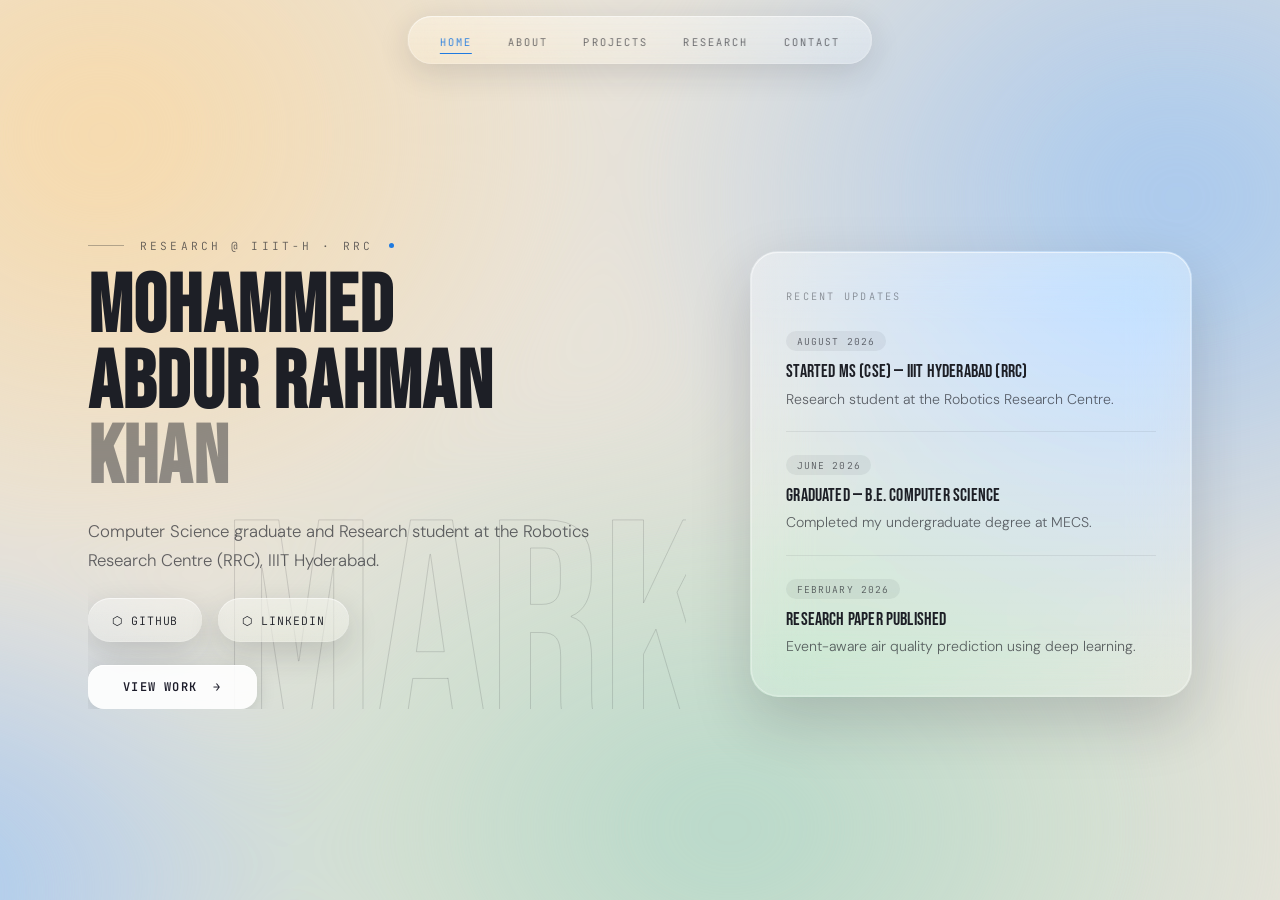
==== commit 9dd01e1b: "Update index.html" ====
--- a/index.html
+++ b/index.html
@@ -43,7 +43,7 @@
     <div class="landing-content">
       <div class="landing-eyebrow">
         <span class="eyebrow-dash"></span>
-        MS by Research @ IIIT-H · RRC
+       Research @ IIIT-H · RRC
         <span class="eyebrow-dot"></span>
       </div>
       <h1 class="landing-name">
@@ -52,7 +52,7 @@
         <span class="line grey"><span>Khan</span></span>
       </h1>
       <p class="landing-summary">
-        Computer Science graduate and MS by Research student at the Robotics Research Centre, IIIT Hyderabad.
+        Computer Science graduate and  Research student at the Robotics Research Centre (RRC), IIIT Hyderabad.
       </p>
       <div class="landing-pills">
         <a href="https://github.com/markkhannnn" target="_blank" class="pill">⬡ GitHub</a>
@@ -69,7 +69,7 @@
     <ul class="updates-list">
       <li class="update-item">
         <span class="update-chip">August 2026</span>
-        <h3>MS by Research — IIIT Hyderabad (RRC)</h3>
+        <h3>Started MS (CSE) — IIIT Hyderabad (RRC)</h3>
         <p>Research student at the Robotics Research Centre.</p>
       </li>
       <li class="update-item">
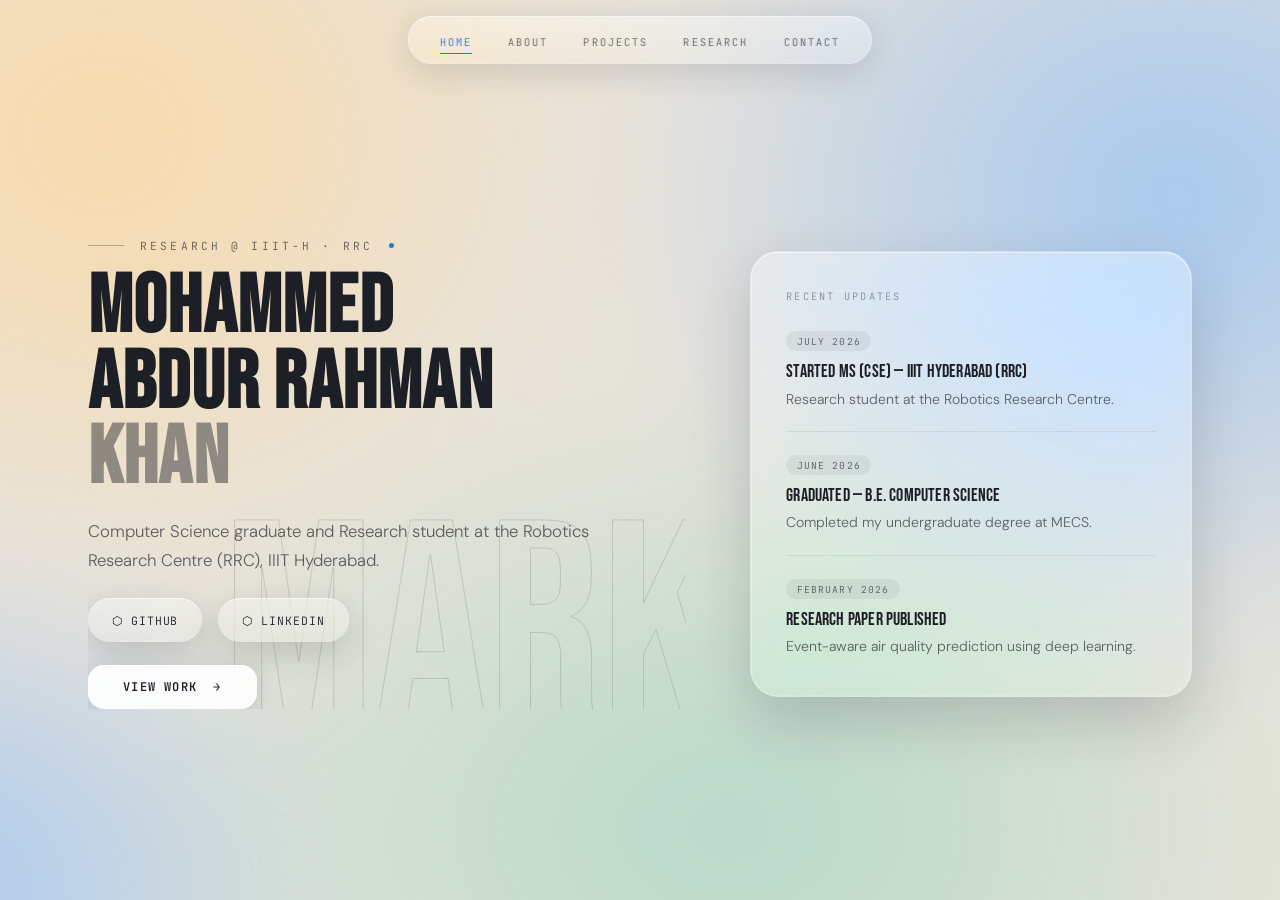
==== commit c35b7530: "Update index.html" ====
--- a/index.html
+++ b/index.html
@@ -68,7 +68,7 @@
     <div class="updates-label">Recent Updates</div>
     <ul class="updates-list">
       <li class="update-item">
-        <span class="update-chip">August 2026</span>
+        <span class="update-chip">July 2026</span>
         <h3>Started MS (CSE) — IIIT Hyderabad (RRC)</h3>
         <p>Research student at the Robotics Research Centre.</p>
       </li>
